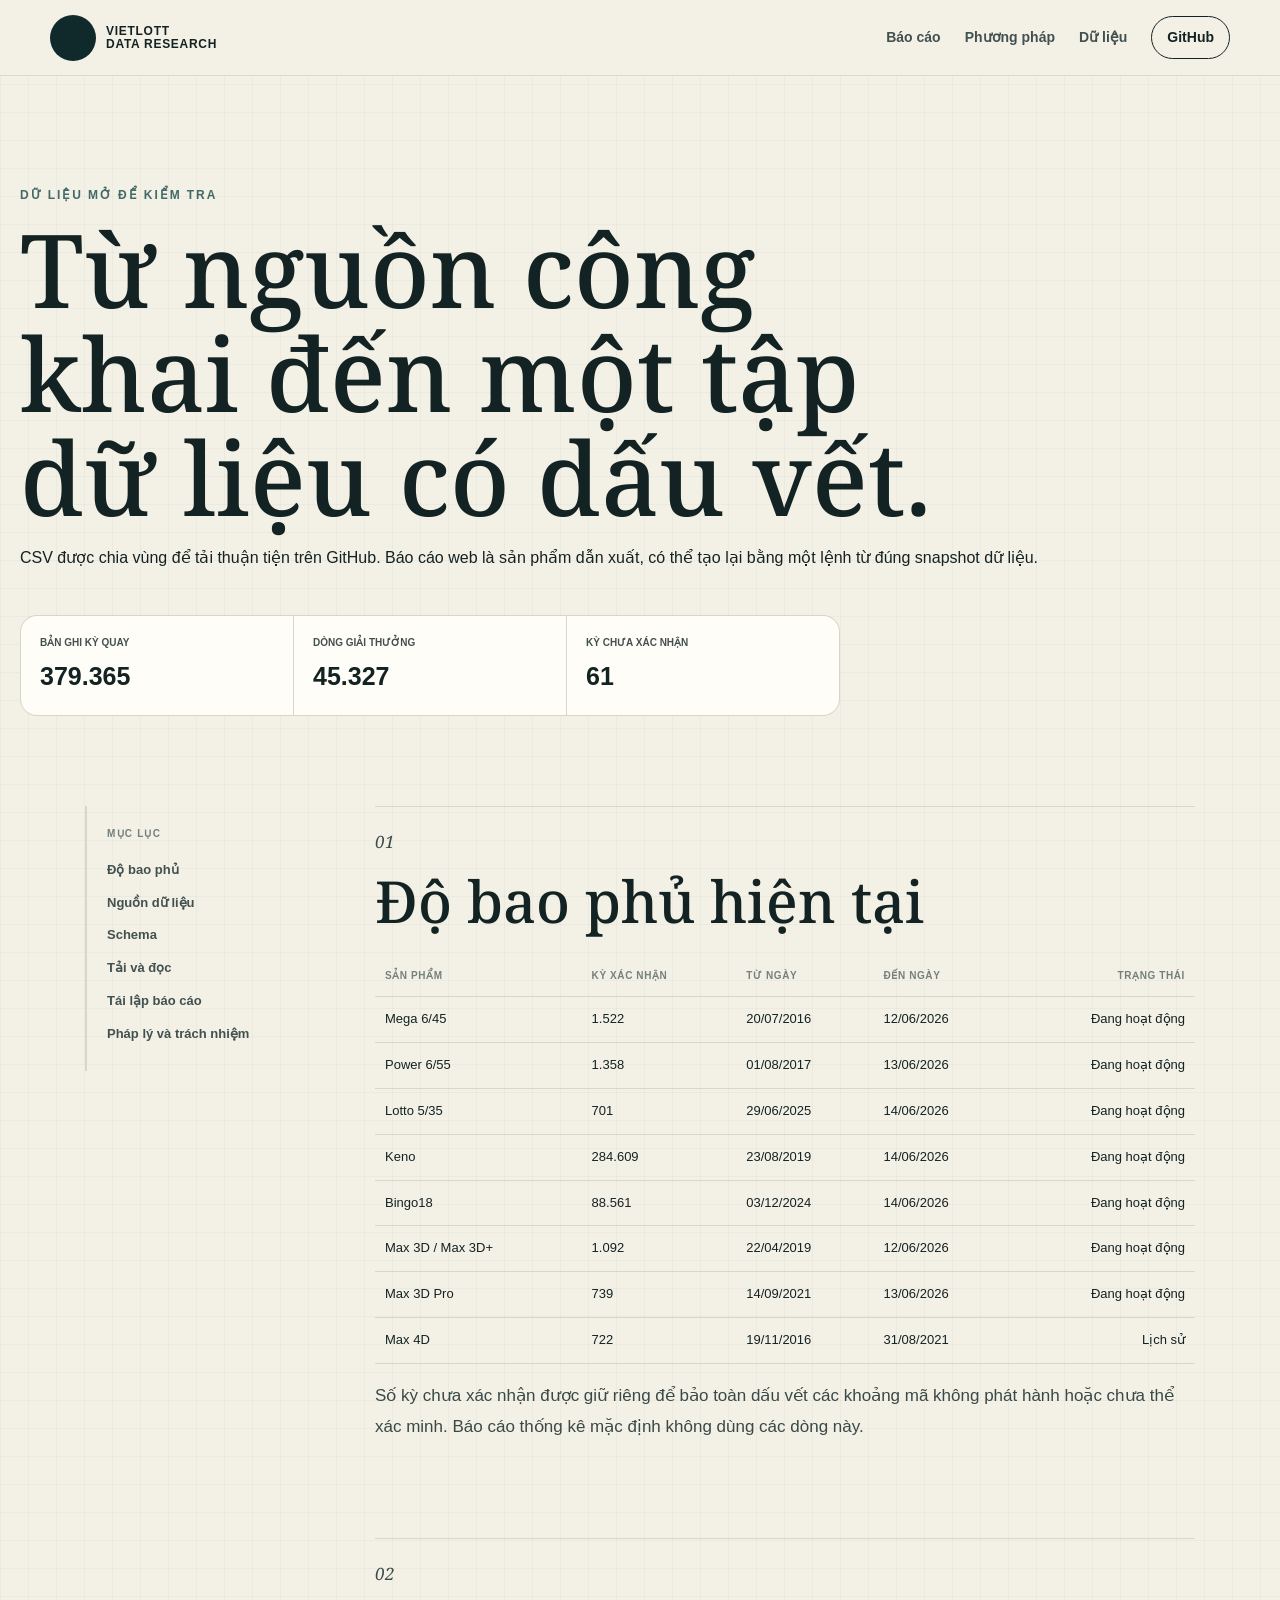
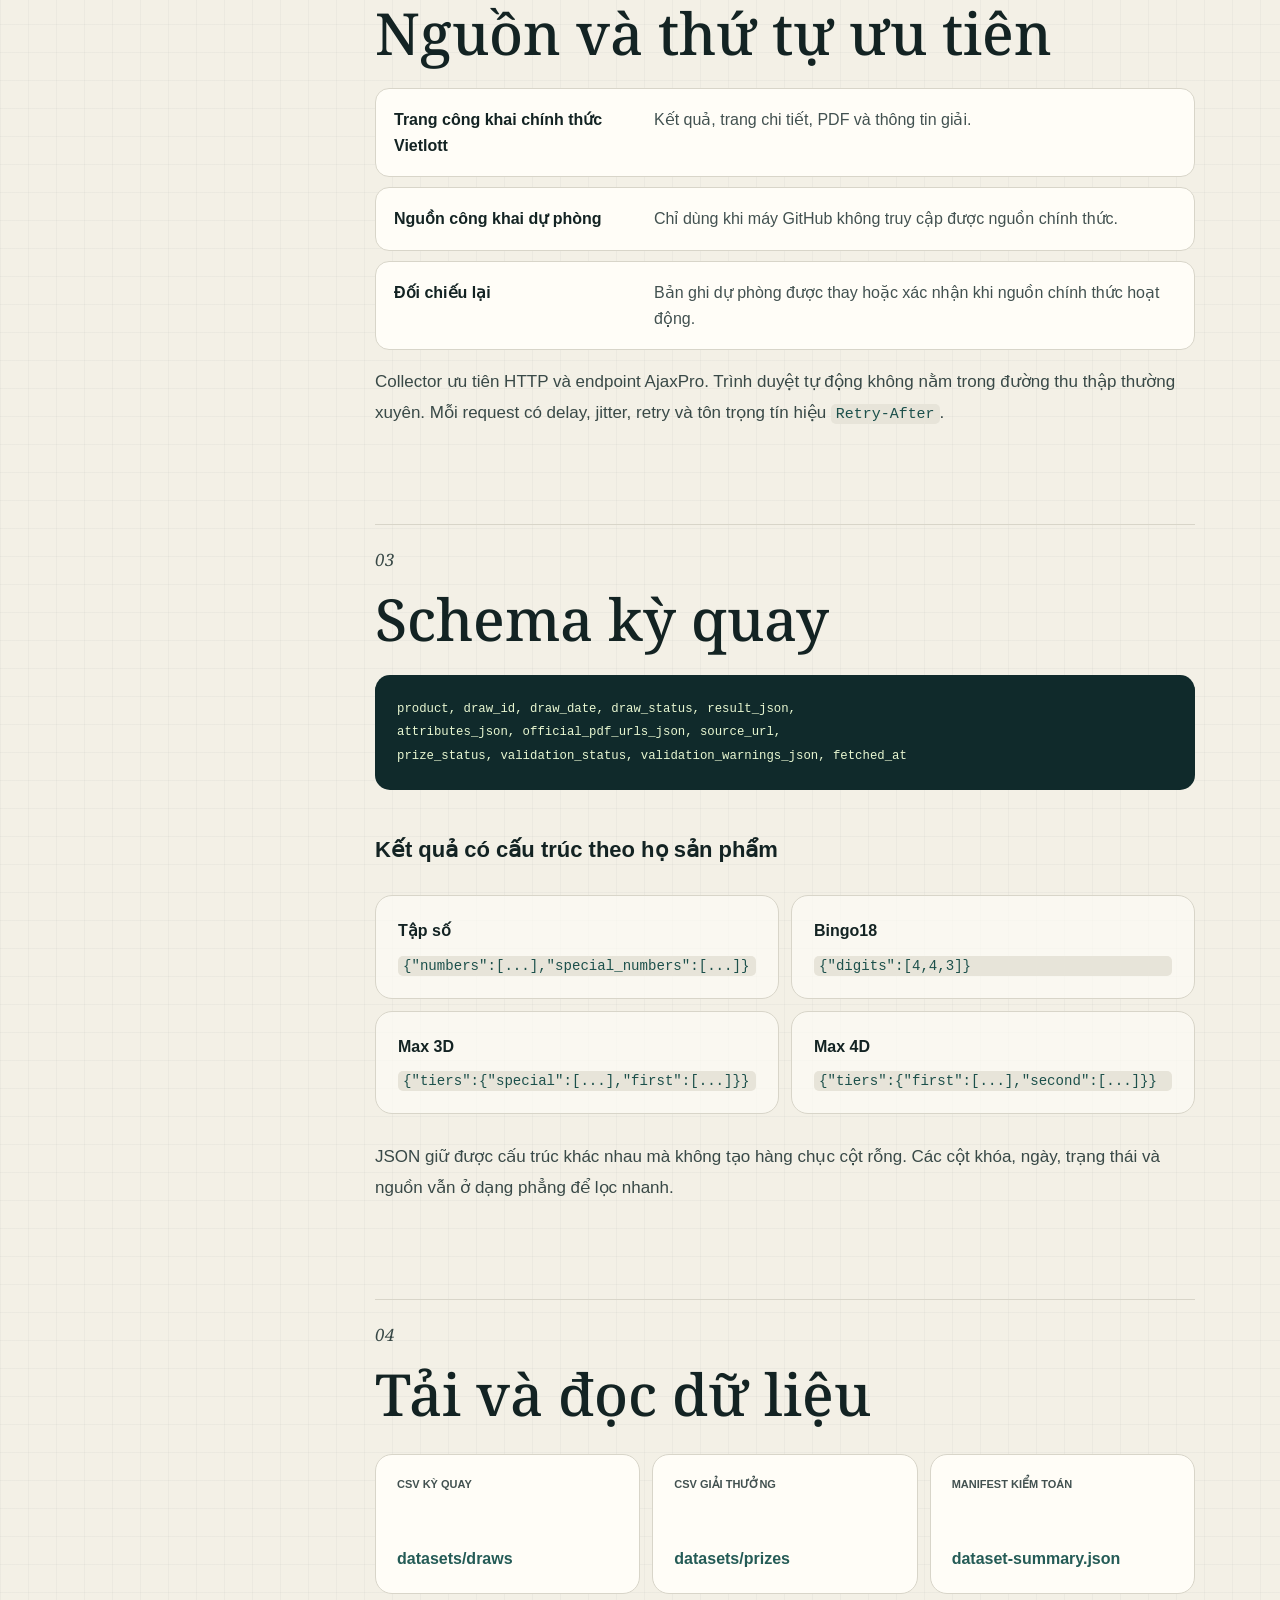
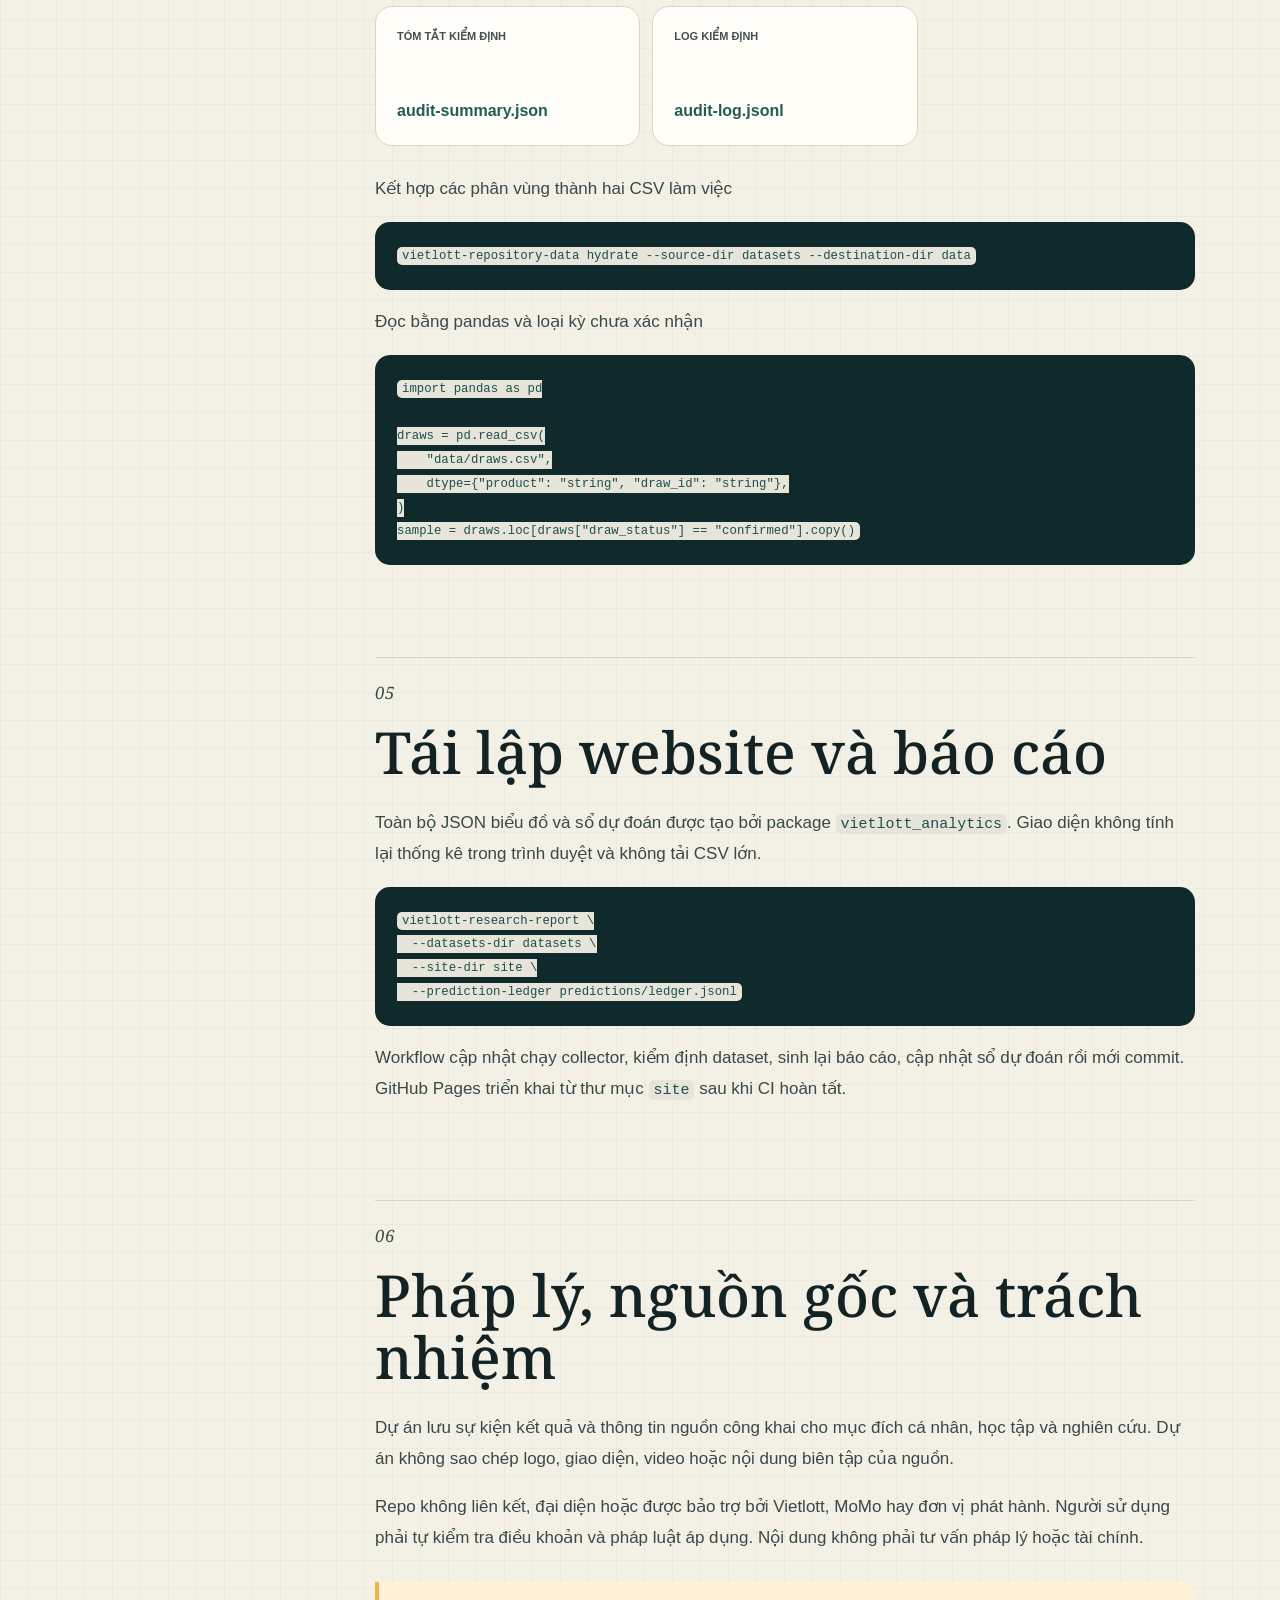
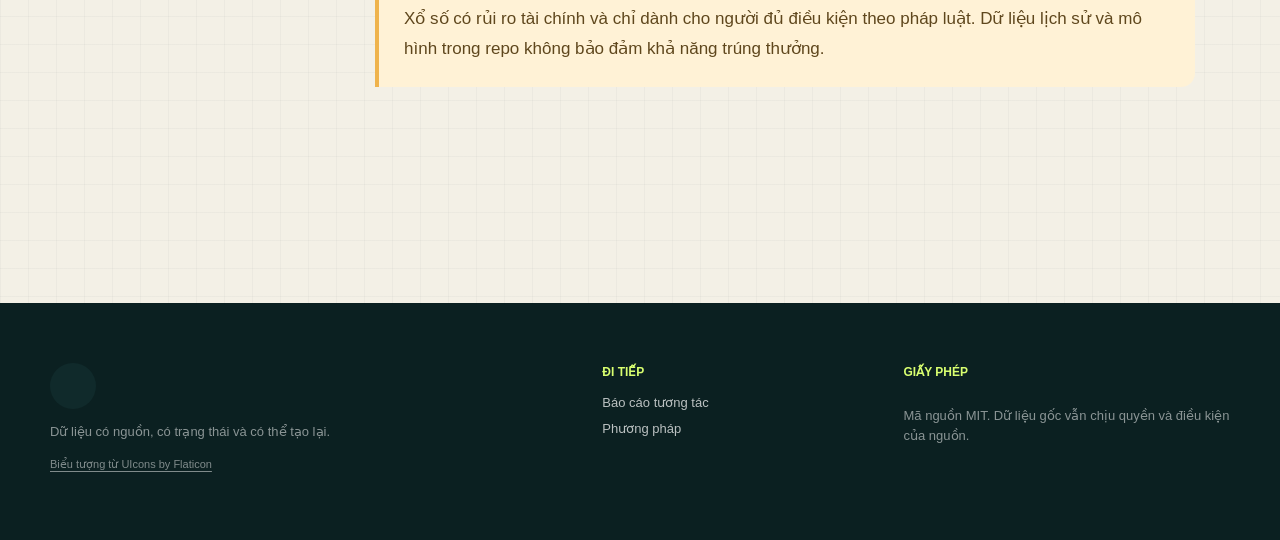
==== site/du-lieu.html @ 47cca915 "Tinh chỉnh toàn diện giao diện desktop" ====
<!doctype html>
<html lang="vi">
<head>
  <meta charset="utf-8">
  <meta name="viewport" content="width=device-width, initial-scale=1">
  <meta name="description" content="Cấu trúc dữ liệu, nguồn và cách tái lập Vietlott Data Research.">
  <meta name="theme-color" content="#102a2b">
  <title>Dữ liệu và tái lập | Vietlott Data Research</title>
  <link rel="icon" href="assets/favicon.svg?v=20260614-8" type="image/svg+xml">
  <link rel="preconnect" href="https://fonts.googleapis.com">
  <link rel="preconnect" href="https://fonts.gstatic.com" crossorigin>
  <link rel="stylesheet" href="https://fonts.googleapis.com/css2?family=Noto+Serif:ital,wght@0,400;0,500;1,400;1,500&amp;display=swap">
  <link rel="stylesheet" href="https://cdn-uicons.flaticon.com/3.0.0/uicons-regular-rounded/css/uicons-regular-rounded.css">
  <link rel="stylesheet" href="assets/styles.css?v=20260614-8">
  <script src="assets/docs.js?v=20260614-2" defer></script>
</head>
<body>
  <a class="skip-link" href="#main">Bỏ qua điều hướng</a>
  <header class="site-header">
    <a class="brand" href="index.html">
      <span class="brand-mark" aria-hidden="true"><i class="fi fi-rr-crystal-ball"></i></span>
      <span class="brand-copy">Vietlott<br>Data Research</span>
    </a>
    <nav class="site-nav document-nav" aria-label="Điều hướng chính">
      <a href="index.html">Báo cáo</a>
      <a href="phuong-phap.html">Phương pháp</a>
      <a href="du-lieu.html" aria-current="page">Dữ liệu</a>
      <a class="nav-github" href="https://github.com/NhanAZ/vietlott-data-research">GitHub</a>
    </nav>
  </header>

  <main id="main" class="document-shell">
    <header class="document-hero data-hero">
      <p class="eyebrow">Dữ liệu mở để kiểm tra</p>
      <h1>Từ nguồn công khai đến một tập dữ liệu có dấu vết.</h1>
      <p>
        CSV được chia vùng để tải thuận tiện trên GitHub. Báo cáo web là sản phẩm
        dẫn xuất, có thể tạo lại bằng một lệnh từ đúng snapshot dữ liệu.
      </p>
      <div class="document-stats">
        <div><span>Bản ghi kỳ quay</span><strong data-manifest="draw_rows">...</strong></div>
        <div><span>Dòng giải thưởng</span><strong data-manifest="prize_rows">...</strong></div>
        <div><span>Kỳ chưa xác nhận</span><strong data-manifest="not_confirmed_rows">...</strong></div>
      </div>
    </header>

    <div class="document-layout">
      <aside class="document-toc">
        <strong>Mục lục</strong>
        <a href="#bao-phu">Độ bao phủ</a>
        <a href="#nguon">Nguồn dữ liệu</a>
        <a href="#schema">Schema</a>
        <a href="#tai">Tải và đọc</a>
        <a href="#tai-lap">Tái lập báo cáo</a>
        <a href="#phap-ly">Pháp lý và trách nhiệm</a>
      </aside>

      <article class="research-article">
        <section id="bao-phu">
          <p class="article-index">01</p>
          <h2>Độ bao phủ hiện tại</h2>
          <div id="coverage-table" class="table-wrap">
            <p>Đang đọc manifest dữ liệu...</p>
          </div>
          <p>
            Số kỳ chưa xác nhận được giữ riêng để bảo toàn dấu vết các khoảng mã không
            phát hành hoặc chưa thể xác minh. Báo cáo thống kê mặc định không dùng các dòng này.
          </p>
        </section>

        <section id="nguon">
          <p class="article-index">02</p>
          <h2>Nguồn và thứ tự ưu tiên</h2>
          <ol class="source-order">
            <li><strong>Trang công khai chính thức Vietlott</strong><span>Kết quả, trang chi tiết, PDF và thông tin giải.</span></li>
            <li><strong>Nguồn công khai dự phòng</strong><span>Chỉ dùng khi máy GitHub không truy cập được nguồn chính thức.</span></li>
            <li><strong>Đối chiếu lại</strong><span>Bản ghi dự phòng được thay hoặc xác nhận khi nguồn chính thức hoạt động.</span></li>
          </ol>
          <p>
            Collector ưu tiên HTTP và endpoint AjaxPro. Trình duyệt tự động không nằm
            trong đường thu thập thường xuyên. Mỗi request có delay, jitter, retry và
            tôn trọng tín hiệu <code>Retry-After</code>.
          </p>
        </section>

        <section id="schema">
          <p class="article-index">03</p>
          <h2>Schema kỳ quay</h2>
          <div class="code-block">
            <code>product, draw_id, draw_date, draw_status, result_json,<br>
            attributes_json, official_pdf_urls_json, source_url,<br>
            prize_status, validation_status, validation_warnings_json, fetched_at</code>
          </div>
          <h3>Kết quả có cấu trúc theo họ sản phẩm</h3>
          <div class="schema-grid">
            <article><strong>Tập số</strong><code>{"numbers":[...],"special_numbers":[...]}</code></article>
            <article><strong>Bingo18</strong><code>{"digits":[4,4,3]}</code></article>
            <article><strong>Max 3D</strong><code>{"tiers":{"special":[...],"first":[...]}}</code></article>
            <article><strong>Max 4D</strong><code>{"tiers":{"first":[...],"second":[...]}}</code></article>
          </div>
          <p>
            JSON giữ được cấu trúc khác nhau mà không tạo hàng chục cột rỗng. Các cột
            khóa, ngày, trạng thái và nguồn vẫn ở dạng phẳng để lọc nhanh.
          </p>
        </section>

        <section id="tai">
          <p class="article-index">04</p>
          <h2>Tải và đọc dữ liệu</h2>
          <div class="download-grid">
            <a href="https://github.com/NhanAZ/vietlott-data-research/tree/main/datasets/draws">
              <span>CSV kỳ quay</span><strong>datasets/draws</strong>
            </a>
            <a href="https://github.com/NhanAZ/vietlott-data-research/tree/main/datasets/prizes">
              <span>CSV giải thưởng</span><strong>datasets/prizes</strong>
            </a>
            <a href="https://github.com/NhanAZ/vietlott-data-research/blob/main/datasets/metadata/dataset-summary.json">
              <span>Manifest kiểm toán</span><strong>dataset-summary.json</strong>
            </a>
            <a href="data/audit-summary.json">
              <span>Tóm tắt kiểm định</span><strong>audit-summary.json</strong>
            </a>
            <a href="data/audit-log.jsonl">
              <span>Log kiểm định</span><strong>audit-log.jsonl</strong>
            </a>
          </div>
          <p>Kết hợp các phân vùng thành hai CSV làm việc</p>
          <pre><code>vietlott-repository-data hydrate --source-dir datasets --destination-dir data</code></pre>
          <p>Đọc bằng pandas và loại kỳ chưa xác nhận</p>
          <pre><code>import pandas as pd

draws = pd.read_csv(
    "data/draws.csv",
    dtype={"product": "string", "draw_id": "string"},
)
sample = draws.loc[draws["draw_status"] == "confirmed"].copy()</code></pre>
        </section>

        <section id="tai-lap">
          <p class="article-index">05</p>
          <h2>Tái lập website và báo cáo</h2>
          <p>
            Toàn bộ JSON biểu đồ và sổ dự đoán được tạo bởi package
            <code>vietlott_analytics</code>. Giao diện không tính lại thống kê trong
            trình duyệt và không tải CSV lớn.
          </p>
          <pre><code>vietlott-research-report \
  --datasets-dir datasets \
  --site-dir site \
  --prediction-ledger predictions/ledger.jsonl</code></pre>
          <p>
            Workflow cập nhật chạy collector, kiểm định dataset, sinh lại báo cáo,
            cập nhật sổ dự đoán rồi mới commit. GitHub Pages triển khai từ thư mục
            <code>site</code> sau khi CI hoàn tất.
          </p>
        </section>

        <section id="phap-ly">
          <p class="article-index">06</p>
          <h2>Pháp lý, nguồn gốc và trách nhiệm</h2>
          <p>
            Dự án lưu sự kiện kết quả và thông tin nguồn công khai cho mục đích cá
            nhân, học tập và nghiên cứu. Dự án không sao chép logo, giao diện, video
            hoặc nội dung biên tập của nguồn.
          </p>
          <p>
            Repo không liên kết, đại diện hoặc được bảo trợ bởi Vietlott, MoMo hay
            đơn vị phát hành. Người sử dụng phải tự kiểm tra điều khoản và pháp luật
            áp dụng. Nội dung không phải tư vấn pháp lý hoặc tài chính.
          </p>
          <p class="callout warning">
            Xổ số có rủi ro tài chính và chỉ dành cho người đủ điều kiện theo pháp luật.
            Dữ liệu lịch sử và mô hình trong repo không bảo đảm khả năng trúng thưởng.
          </p>
        </section>
      </article>
    </div>
  </main>

  <footer class="site-footer">
    <div class="shell footer-grid">
      <div>
        <span class="brand-mark" aria-hidden="true"><i class="fi fi-rr-crystal-ball"></i></span>
        <p>Dữ liệu có nguồn, có trạng thái và có thể tạo lại.</p>
        <a class="icon-credit" href="https://www.flaticon.com/free-icon-font/crystal-ball_8034121">Biểu tượng từ UIcons by Flaticon</a>
      </div>
      <div><strong>Đi tiếp</strong><a href="index.html">Báo cáo tương tác</a><a href="phuong-phap.html">Phương pháp</a></div>
      <div><strong>Giấy phép</strong><p>Mã nguồn MIT. Dữ liệu gốc vẫn chịu quyền và điều kiện của nguồn.</p></div>
    </div>
  </footer>
</body>
</html>
---- site/assets/styles.css ----
:root {
  --ink: #132323;
  --ink-soft: #425150;
  --forest: #102a2b;
  --forest-2: #173d3c;
  --cream: #f3f0e6;
  --paper: #fffdf7;
  --line: #d8d5c9;
  --acid: #d9ff70;
  --amber: #efb34c;
  --coral: #ed765f;
  --cyan: #64c8c3;
  --blue: #5e79d7;
  --shadow: 0 20px 55px rgb(16 42 43 / 9%);
  --radius: 22px;
  --shell: min(1180px, calc(100vw - 40px));
  --font-display: "Noto Serif", "Times New Roman", serif;
}

* {
  box-sizing: border-box;
}

[hidden] {
  display: none !important;
}

html {
  scroll-behavior: smooth;
}

section[id] {
  scroll-margin-top: 76px;
}

body {
  margin: 0;
  background:
    linear-gradient(rgb(19 35 35 / 3%) 1px, transparent 1px),
    linear-gradient(90deg, rgb(19 35 35 / 3%) 1px, transparent 1px),
    var(--cream);
  background-size: 28px 28px;
  color: var(--ink);
  font-family: "Aptos", "Segoe UI", Arial, sans-serif;
  line-height: 1.6;
}

button,
input,
select {
  font: inherit;
}

a {
  color: inherit;
}

.skip-link {
  position: fixed;
  z-index: 100;
  top: 12px;
  left: 12px;
  padding: 10px 14px;
  background: var(--acid);
  color: var(--forest);
  transform: translateY(-150%);
}

.skip-link:focus {
  transform: translateY(0);
}

.shell {
  width: var(--shell);
  margin-inline: auto;
}

.site-header {
  position: sticky;
  z-index: 50;
  top: 0;
  display: flex;
  align-items: center;
  justify-content: space-between;
  min-height: 76px;
  padding: 12px max(20px, calc((100vw - 1180px) / 2));
  border-bottom: 1px solid rgb(216 213 201 / 85%);
  background: rgb(243 240 230 / 92%);
  backdrop-filter: blur(18px);
}

.brand {
  display: inline-flex;
  gap: 10px;
  align-items: center;
  color: var(--ink);
  text-decoration: none;
}

.brand-mark {
  display: inline-grid;
  width: 46px;
  height: 46px;
  place-items: center;
  border-radius: 50%;
  background: var(--forest);
  color: var(--acid);
}

.brand-mark i {
  display: block;
  height: 23px;
  font-size: 23px;
  line-height: 1;
}

.brand-copy {
  font-size: 12px;
  font-weight: 800;
  line-height: 1.05;
  letter-spacing: 0.06em;
  text-transform: uppercase;
}

.site-nav {
  display: flex;
  gap: 24px;
  align-items: center;
}

.site-nav a {
  color: var(--ink-soft);
  font-size: 14px;
  font-weight: 700;
  text-decoration: none;
}

.site-nav a:hover {
  color: var(--ink);
}

.site-nav .nav-github {
  padding: 9px 15px;
  border: 1px solid var(--ink);
  border-radius: 999px;
  color: var(--ink);
}

.menu-button {
  display: none;
  border: 0;
  background: transparent;
  color: var(--ink);
  font-weight: 800;
}

.hero {
  display: grid;
  min-height: 690px;
  grid-template-columns: 1.1fr 0.9fr;
  gap: 60px;
  align-items: center;
  padding-block: 92px 74px;
}

.eyebrow,
.panel-kicker {
  margin: 0 0 12px;
  color: #426a66;
  font-size: 12px;
  font-weight: 900;
  letter-spacing: 0.16em;
  text-transform: uppercase;
}

.hero h1,
.section-heading h2,
.product-masthead h2,
.closing blockquote {
  font-family: var(--font-display);
  font-kerning: normal;
  text-wrap: balance;
}

.hero h1 {
  max-width: 760px;
  margin: 0;
  font-size: clamp(48px, 6vw, 82px);
  font-weight: 500;
  line-height: 0.96;
  letter-spacing: normal;
}

.hero h1 span {
  color: #54716d;
  font-style: italic;
}

.hero-lead {
  max-width: 660px;
  margin: 34px 0 0;
  color: var(--ink-soft);
  font-size: 19px;
  line-height: 1.65;
}

.hero-actions {
  display: flex;
  gap: 12px;
  margin-top: 34px;
}

.button {
  display: inline-flex;
  min-height: 48px;
  align-items: center;
  justify-content: center;
  padding: 0 20px;
  border-radius: 999px;
  font-size: 14px;
  font-weight: 900;
  text-decoration: none;
}

.button-primary {
  background: var(--forest);
  color: var(--paper);
}

.button-primary:hover {
  background: var(--forest-2);
}

.button-quiet {
  border: 1px solid var(--line);
  background: rgb(255 253 247 / 55%);
}

.hero-figure {
  position: relative;
  min-height: 480px;
  overflow: hidden;
  border-radius: 46% 54% 38% 62% / 55% 44% 56% 45%;
  background:
    radial-gradient(circle at 67% 30%, rgb(217 255 112 / 88%) 0 4%, transparent 4.5%),
    radial-gradient(circle at 24% 70%, rgb(100 200 195 / 48%) 0 7%, transparent 7.5%),
    var(--forest);
  box-shadow: var(--shadow);
  color: var(--paper);
}

.hero-figure::before {
  position: absolute;
  inset: 13%;
  border: 1px dashed rgb(255 255 255 / 25%);
  border-radius: 50%;
  content: "";
}

.orbit {
  position: absolute;
  border: 1px solid rgb(255 255 255 / 14%);
  border-radius: 50%;
}

.orbit-one {
  inset: 25%;
}

.orbit-two {
  inset: 37%;
}

.hero-number {
  position: absolute;
  top: 50%;
  left: 50%;
  display: flex;
  flex-direction: column;
  text-align: center;
  transform: translate(-50%, -50%);
}

.hero-number strong {
  color: var(--acid);
  font-size: clamp(44px, 5.5vw, 76px);
  line-height: 1;
  letter-spacing: -0.06em;
}

.hero-number span {
  margin-top: 8px;
  color: rgb(255 255 255 / 65%);
  font-size: 12px;
  font-weight: 800;
  letter-spacing: 0.11em;
  text-transform: uppercase;
}

.hero-badge {
  position: absolute;
  display: flex;
  min-width: 130px;
  gap: 8px;
  align-items: center;
  padding: 12px 15px;
  border: 1px solid rgb(255 255 255 / 15%);
  border-radius: 16px;
  background: rgb(255 255 255 / 10%);
  box-shadow: 0 14px 32px rgb(0 0 0 / 14%);
  font-size: 12px;
  backdrop-filter: blur(12px);
}

.hero-badge strong {
  color: var(--acid);
  font-size: 19px;
}

.hero-badge-a {
  top: 18%;
  left: 10%;
}

.hero-badge-b {
  right: 7%;
  bottom: 20%;
}

.hero-badge-c {
  bottom: 9%;
  left: 21%;
}

.hero-badge-c span,
.hero-badge-b span {
  color: rgb(255 255 255 / 65%);
}

.status-dot {
  width: 9px;
  height: 9px;
  border-radius: 50%;
  background: var(--acid);
  box-shadow: 0 0 0 5px rgb(217 255 112 / 13%);
}

.quick-read {
  padding-block: 80px 96px;
}

.section-heading {
  display: flex;
  gap: 50px;
  align-items: end;
  justify-content: space-between;
  margin-bottom: 32px;
}

.section-heading.compact {
  display: block;
}

.section-heading h2 {
  max-width: 780px;
  margin: 0;
  font-size: clamp(38px, 5vw, 62px);
  font-weight: 500;
  line-height: 1.08;
  letter-spacing: normal;
}

.section-heading > p {
  max-width: 430px;
  margin: 0;
  color: var(--ink-soft);
}

.principle-grid {
  display: grid;
  grid-template-columns: repeat(3, 1fr);
  gap: 16px;
}

.principle-card {
  position: relative;
  min-height: 270px;
  padding: 30px;
  overflow: hidden;
  border: 1px solid var(--line);
  border-radius: var(--radius);
  background: rgb(255 253 247 / 72%);
}

.principle-card h3 {
  max-width: 250px;
  margin: 74px 0 10px;
  font-size: 23px;
  line-height: 1.15;
}

.principle-card p {
  margin: 0;
  color: var(--ink-soft);
}

.principle-index {
  position: absolute;
  top: 22px;
  right: 24px;
  color: #9aa39c;
  font-family: var(--font-display);
  font-size: 28px;
  font-style: italic;
}

.principle-card::after {
  position: absolute;
  top: 28px;
  left: 28px;
  width: 34px;
  height: 34px;
  border: 8px solid var(--acid);
  border-radius: 50%;
  content: "";
}

.principle-card:nth-child(2)::after {
  border-color: var(--cyan);
}

.principle-card:nth-child(3)::after {
  border-color: var(--amber);
}

.project-stance {
  padding-bottom: 110px;
}

.stance-intro {
  display: grid;
  grid-template-columns: 1.15fr 0.85fr;
  gap: 80px;
  align-items: end;
  padding-top: 46px;
  border-top: 1px solid var(--line);
}

.stance-intro .eyebrow {
  grid-column: 1 / -1;
  margin-bottom: -58px;
}

.stance-intro h2 {
  margin: 0;
  font-family: var(--font-display);
  font-size: clamp(38px, 4.8vw, 62px);
  font-weight: 500;
  line-height: 1.08;
  letter-spacing: normal;
}

.stance-intro > p:last-child {
  margin: 0;
  color: var(--ink-soft);
  font-size: 17px;
}

.stance-verdict {
  display: grid;
  grid-template-columns: 0.7fr 0.55fr 1.4fr;
  gap: 24px;
  align-items: center;
  margin-top: 38px;
  padding: 26px 30px;
  border-radius: 20px;
  background: var(--forest);
  color: var(--paper);
}

.stance-verdict > span {
  color: rgb(255 255 255 / 58%);
  font-size: 11px;
  font-weight: 850;
  letter-spacing: 0.08em;
  text-transform: uppercase;
}

.stance-verdict strong {
  color: var(--acid);
  font-size: 34px;
  letter-spacing: -0.035em;
}

.stance-verdict p {
  margin: 0;
  color: rgb(255 255 255 / 76%);
}

.stance-grid {
  display: grid;
  grid-template-columns: repeat(3, 1fr);
  gap: 12px;
  margin-top: 12px;
}

.stance-grid article {
  min-height: 225px;
  padding: 25px;
  border: 1px solid var(--line);
  border-radius: 18px;
  background: rgb(255 253 247 / 68%);
}

.stance-grid span {
  display: block;
  margin-bottom: 45px;
  color: #5c716e;
  font-size: 10px;
  font-weight: 850;
  letter-spacing: 0.1em;
  text-transform: uppercase;
}

.stance-grid strong {
  display: block;
  font-size: 20px;
  line-height: 1.25;
}

.stance-grid p {
  margin: 10px 0 0;
  color: var(--ink-soft);
  font-size: 13px;
}

.stance-disclaimer {
  margin: 18px 0 0;
  padding-left: 16px;
  border-left: 3px solid var(--coral);
  color: #6f514b;
  font-size: 13px;
}

.data-ribbon {
  border-block: 1px solid rgb(255 255 255 / 12%);
  background: var(--forest);
  color: var(--paper);
}

.data-ribbon-inner {
  display: grid;
  grid-template-columns: repeat(4, 1fr);
}

.data-ribbon-inner > div {
  display: flex;
  min-height: 126px;
  flex-direction: column;
  justify-content: center;
  padding: 24px;
  border-left: 1px solid rgb(255 255 255 / 12%);
}

.data-ribbon-inner > div:last-child {
  border-right: 1px solid rgb(255 255 255 / 12%);
}

.data-ribbon span {
  color: rgb(255 255 255 / 58%);
  font-size: 12px;
  font-weight: 800;
  letter-spacing: 0.11em;
  text-transform: uppercase;
}

.data-ribbon strong {
  color: var(--acid);
  font-size: 29px;
}

.audit-overview {
  padding-block: 100px 0;
}

.audit-summary-grid {
  display: grid;
  grid-template-columns: repeat(3, 1fr);
  gap: 14px;
}

.audit-summary-grid article,
.audit-conclusion-card {
  border: 1px solid var(--line);
  border-radius: 24px;
  background: rgb(255 253 247 / 68%);
  box-shadow: var(--shadow);
}

.audit-summary-grid article {
  padding: 24px;
}

.audit-summary-grid span,
.audit-conclusion-card span,
.audit-mini-grid span {
  display: block;
  color: #426a66;
  font-size: 11px;
  font-weight: 900;
  letter-spacing: 0.11em;
  text-transform: uppercase;
}

.audit-summary-grid strong {
  display: block;
  margin-top: 12px;
  color: var(--forest);
  font-size: 38px;
  line-height: 1;
}

.audit-summary-grid small {
  display: block;
  margin-top: 10px;
  color: var(--ink-soft);
}

.audit-conclusion-card {
  display: grid;
  grid-template-columns: 0.4fr 1fr auto;
  gap: 20px;
  align-items: center;
  margin-top: 14px;
  padding: 24px;
}

.audit-conclusion-card p {
  margin: 0;
  color: var(--ink-soft);
}

.audit-conclusion-card small {
  color: #71807c;
  font-weight: 800;
}

.audit-log-panel {
  margin-top: 14px;
  border: 1px solid var(--line);
  border-radius: 24px;
  background: rgb(255 253 247 / 72%);
  box-shadow: var(--shadow);
}

.audit-log-panel summary {
  display: flex;
  gap: 18px;
  align-items: center;
  justify-content: space-between;
  padding: 20px 24px;
  cursor: pointer;
  list-style: none;
}

.audit-log-panel summary::-webkit-details-marker {
  display: none;
}

.audit-log-panel summary::after {
  display: grid;
  width: 34px;
  height: 34px;
  flex: 0 0 auto;
  place-items: center;
  border: 1px solid var(--line);
  border-radius: 50%;
  content: "+";
  font-size: 20px;
  font-weight: 900;
}

.audit-log-panel[open] summary::after {
  content: "-";
}

.audit-log-panel summary span {
  color: #426a66;
  font-size: 12px;
  font-weight: 900;
  letter-spacing: 0.11em;
  text-transform: uppercase;
}

.audit-log-panel summary strong {
  color: var(--forest);
}

.audit-log-visual {
  display: grid;
  gap: 14px;
  padding: 0 24px 24px;
}

.audit-log-lead,
.audit-signal-card,
.audit-product-card {
  border: 1px solid var(--line);
  border-radius: 20px;
  background: #fbf8ef;
}

.audit-log-lead {
  display: grid;
  grid-template-columns: 1fr auto;
  gap: 18px;
  align-items: center;
  padding: 18px;
}

.audit-log-lead span,
.audit-signal-card span,
.audit-product-top span {
  display: block;
  color: #55716d;
  font-size: 10px;
  font-weight: 900;
  letter-spacing: 0.1em;
  text-transform: uppercase;
}

.audit-log-lead strong,
.audit-signal-card strong {
  display: block;
  margin-top: 6px;
  line-height: 1.35;
}

.audit-log-statuses,
.audit-status-pills {
  display: flex;
  flex-wrap: wrap;
  gap: 7px;
}

.audit-status-pill {
  display: inline-flex;
  gap: 6px;
  align-items: center;
  padding: 6px 9px;
  border-radius: 999px;
  background: #edf0e6;
  color: #50605c;
  font-size: 11px;
  font-weight: 850;
}

.audit-status-pill.watch {
  background: rgb(239 179 76 / 18%);
  color: #8a5b12;
}

.audit-status-pill.review {
  background: rgb(237 118 95 / 18%);
  color: #9d3c2b;
}

.audit-status-pill.skipped {
  background: #ebe3d2;
  color: #756751;
}

.audit-signal-card {
  padding: 18px;
  border-left-width: 5px;
}

.audit-signal-card.watch,
.audit-product-card.watch {
  border-left-color: var(--amber);
}

.audit-signal-card.review,
.audit-product-card.review {
  border-left-color: var(--coral);
}

.audit-signal-card.pass,
.audit-product-card.pass {
  border-left-color: #9ab7a5;
}

.audit-signal-card.skipped,
.audit-product-card.skipped {
  border-left-color: #b9b3a5;
}

.audit-signal-card p {
  margin: 8px 0 0;
  color: var(--ink-soft);
}

.audit-log-products {
  display: grid;
  grid-template-columns: repeat(2, minmax(0, 1fr));
  gap: 12px;
}

.audit-product-card {
  padding: 16px;
  border-left-width: 5px;
}

.audit-product-top {
  display: flex;
  gap: 12px;
  align-items: start;
  justify-content: space-between;
}

.audit-product-top strong {
  display: block;
  margin-top: 4px;
  font-size: 18px;
}

.audit-product-top small {
  flex: 0 0 auto;
  color: #6d7976;
  font-weight: 800;
}

.audit-product-card .audit-status-pills {
  margin-top: 12px;
}

.audit-signal {
  display: grid;
  gap: 3px;
  margin: 14px 0 0;
  padding: 12px;
  border-radius: 14px;
  background: #f0eadf;
}

.audit-signal b,
.audit-signal span,
.audit-signal em {
  display: block;
}

.audit-signal span,
.audit-product-card > p {
  color: var(--ink-soft);
  font-size: 13px;
}

.audit-signal em {
  color: #5b6d69;
  font-style: normal;
  font-weight: 850;
}

.audit-product-card > p {
  margin: 12px 0 0;
}

.audit-log-actions {
  display: flex;
  gap: 10px;
  justify-content: flex-end;
  padding: 2px 24px 24px;
}

.audit-log-actions a {
  display: inline-flex;
  min-height: 44px;
  align-items: center;
  justify-content: center;
  padding: 10px 14px;
  border: 1px solid var(--forest);
  border-radius: 999px;
  background: var(--paper);
  box-shadow: 0 4px 12px rgb(16 42 43 / 5%);
  color: var(--forest);
  font-size: 13px;
  font-weight: 900;
  text-decoration: none;
}

.audit-log-actions a:hover {
  background: var(--forest);
  color: var(--paper);
}

.analysis-section {
  padding-block: 110px;
}

.product-tabs {
  display: flex;
  gap: 8px;
  margin-bottom: 24px;
  padding: 7px;
  overflow-x: auto;
  border: 1px solid var(--line);
  border-radius: 18px;
  background: rgb(255 253 247 / 60%);
}

.product-tab {
  flex: 0 0 auto;
  padding: 10px 15px;
  border: 0;
  border-radius: 12px;
  background: transparent;
  color: var(--ink-soft);
  cursor: pointer;
  font-size: 13px;
  font-weight: 850;
}

.product-tab[aria-selected="true"] {
  background: var(--forest);
  color: var(--acid);
  box-shadow: 0 8px 22px rgb(16 42 43 / 20%);
}

.product-tab .inactive-tag {
  margin-left: 5px;
  color: #9ba6a3;
  font-size: 9px;
  text-transform: uppercase;
}

.loading-card {
  display: flex;
  min-height: 72px;
  gap: 12px;
  align-items: center;
  justify-content: center;
  margin-bottom: 18px;
  border: 1px solid var(--line);
  border-radius: 16px;
  background: rgb(255 253 247 / 64%);
  color: var(--ink-soft);
  font-size: 13px;
}

.loader {
  width: 18px;
  height: 18px;
  border: 2px solid #c8c8bf;
  border-top-color: var(--forest);
  border-radius: 50%;
  animation: spin 0.8s linear infinite;
}

@keyframes spin {
  to { transform: rotate(360deg); }
}

.dashboard,
.analysis-kind {
  display: grid;
  gap: 18px;
}

.dashboard > *,
.analysis-kind,
.two-column > *,
.panel,
.heatmap-wrap,
.table-wrap {
  min-width: 0;
  max-width: 100%;
}

.panel {
  padding: 28px;
  border: 1px solid var(--line);
  border-radius: var(--radius);
  background: rgb(255 253 247 / 88%);
  box-shadow: 0 7px 24px rgb(16 42 43 / 4%);
}

.panel-dark {
  border-color: transparent;
  background: var(--forest);
  color: var(--paper);
}

.product-masthead {
  display: flex;
  min-height: 230px;
  align-items: end;
  justify-content: space-between;
  background:
    radial-gradient(circle at 80% 10%, rgb(217 255 112 / 19%), transparent 25%),
    linear-gradient(130deg, var(--forest), #1b4643);
}

.product-masthead h2 {
  margin: 0;
  font-size: clamp(48px, 7vw, 78px);
  font-weight: 500;
  line-height: 0.95;
  letter-spacing: normal;
}

.product-masthead p {
  max-width: 680px;
  margin: 15px 0 0;
  color: rgb(255 255 255 / 65%);
}

.panel-dark .panel-kicker {
  color: var(--acid);
}

.latest-draw {
  display: flex;
  min-width: 180px;
  flex-direction: column;
  align-items: flex-end;
  text-align: right;
}

.latest-draw span,
.latest-draw time {
  color: rgb(255 255 255 / 55%);
  font-size: 12px;
}

.latest-draw strong {
  color: var(--acid);
  font-size: 34px;
}

.metric-grid {
  display: grid;
  grid-template-columns: repeat(5, 1fr);
  gap: 12px;
}

.metric-card {
  min-height: 145px;
  padding: 23px;
  border: 1px solid var(--line);
  border-radius: 18px;
  background: var(--paper);
}

.metric-card span {
  display: block;
  margin-bottom: 15px;
  color: var(--ink-soft);
  font-size: 11px;
  font-weight: 850;
  letter-spacing: 0.1em;
  text-transform: uppercase;
}

.metric-card strong {
  display: block;
  font-size: 31px;
  line-height: 1;
}

.metric-card small {
  display: block;
  margin-top: 9px;
  color: #73807e;
}

.panel-heading {
  display: flex;
  gap: 24px;
  align-items: start;
  justify-content: space-between;
  margin-bottom: 24px;
}

.panel-heading h3 {
  margin: 0;
  font-size: 25px;
  line-height: 1.15;
  text-wrap: balance;
}

.panel-heading .panel-kicker {
  margin-bottom: 6px;
}

.conclusion-panel {
  overflow: hidden;
  background:
    radial-gradient(circle at 100% 0, rgb(100 200 195 / 14%), transparent 30%),
    var(--paper);
}

.verdict {
  padding: 7px 12px;
  border: 1px solid #b8c1bc;
  border-radius: 999px;
  color: #315c57;
  font-size: 11px;
  font-weight: 900;
  letter-spacing: 0.08em;
  text-transform: uppercase;
}

.verdict.alert {
  border-color: #e9b0a3;
  color: #a84232;
}

.conclusion-layout {
  display: grid;
  grid-template-columns: 1.4fr 1fr;
  gap: 46px;
  align-items: center;
}

.big-explanation {
  margin: 0;
  font-family: var(--font-display);
  font-size: 31px;
  line-height: 1.35;
  letter-spacing: normal;
}

.test-metrics {
  display: grid;
  grid-template-columns: repeat(3, minmax(0, 1fr));
  gap: 10px;
}

.test-metric {
  display: flex;
  min-width: 0;
  min-height: 112px;
  flex-direction: column;
  justify-content: space-between;
  padding: 14px;
  border: 1px solid var(--line);
  border-radius: 14px;
  background: rgb(243 240 230 / 58%);
}

.test-metric span {
  display: block;
  color: var(--ink-soft);
  font-size: 10px;
  font-weight: 850;
  letter-spacing: 0.08em;
  line-height: 1.35;
  text-wrap: balance;
  text-transform: uppercase;
}

.test-metric strong {
  display: block;
  margin-top: 5px;
  font-size: 20px;
  line-height: 1.1;
  overflow-wrap: anywhere;
}

.audit-panel {
  background:
    radial-gradient(circle at 0 0, rgb(217 255 112 / 14%), transparent 28%),
    var(--paper);
}

.audit-mini-grid {
  display: grid;
  grid-template-columns: repeat(5, 1fr);
  gap: 10px;
  margin: 22px 0;
}

.audit-mini-grid article {
  padding: 14px;
  border: 1px solid var(--line);
  border-radius: 15px;
  background: rgb(243 240 230 / 58%);
}

.audit-mini-grid strong {
  display: block;
  margin-top: 8px;
  font-size: 20px;
}

.audit-test-list {
  display: grid;
  gap: 10px;
}

.audit-test-row {
  display: grid;
  grid-template-columns: 1fr minmax(260px, 0.6fr);
  gap: 18px;
  padding: 16px;
  border: 1px solid var(--line);
  border-left-width: 5px;
  border-radius: 18px;
  background: rgb(255 253 247 / 72%);
}

.audit-test-row.pass {
  border-left-color: #9ab7a5;
}

.audit-test-row.watch {
  border-left-color: var(--amber);
}

.audit-test-row.review {
  border-left-color: var(--coral);
}

.audit-test-row.skipped {
  border-left-color: #b9b3a5;
}

.audit-test-row span {
  color: #5c6d6a;
  font-size: 11px;
  font-weight: 850;
  letter-spacing: 0.08em;
  text-transform: uppercase;
}

.audit-test-row strong {
  display: block;
  margin-top: 5px;
  font-size: 18px;
  line-height: 1.2;
}

.audit-test-row p {
  margin: 8px 0 0;
  color: var(--ink-soft);
  font-size: 13px;
}

.audit-test-row dl {
  display: grid;
  grid-template-columns: repeat(2, 1fr);
  gap: 8px;
  margin: 0;
}

.audit-test-row dl div {
  padding: 9px;
  border-radius: 12px;
  background: #f1ede2;
}

.audit-test-row dt {
  color: #667673;
  font-size: 10px;
  font-weight: 850;
  text-transform: uppercase;
}

.audit-test-row dd {
  margin: 3px 0 0;
  font-weight: 900;
}

.audit-family-list {
  display: grid;
  grid-template-columns: repeat(2, 1fr);
  gap: 10px;
  margin-top: 12px;
}

.audit-family-list article {
  padding: 12px;
  border-radius: 14px;
  background: #f1ede2;
}

.audit-family-list strong,
.audit-family-list span {
  display: block;
}

.audit-family-list span {
  margin-top: 4px;
  color: var(--ink-soft);
}

.method-note {
  margin: 20px 0 0;
  color: #687572;
  font-size: 12px;
}

.two-column {
  display: grid;
  grid-template-columns: repeat(2, minmax(0, 1fr));
  gap: 18px;
}

.number-map-layout {
  display: grid;
  grid-template-columns: 1.55fr 0.75fr;
  gap: 30px;
}

.number-grid {
  display: grid;
  grid-template-columns: repeat(10, minmax(36px, 1fr));
  gap: 8px;
}

.number-cell {
  position: relative;
  display: grid;
  aspect-ratio: 1;
  place-items: center;
  border: 1px solid rgb(19 35 35 / 10%);
  border-radius: 50%;
  color: var(--ink);
  cursor: pointer;
  font-size: 13px;
  font-weight: 900;
  transition: transform 150ms ease, box-shadow 150ms ease;
}

.number-cell:hover,
.number-cell.selected {
  z-index: 1;
  box-shadow: 0 8px 18px rgb(16 42 43 / 16%);
  transform: translateY(-3px);
}

.number-cell.selected {
  outline: 3px solid var(--ink);
  outline-offset: 2px;
}

.number-profile {
  min-height: 100%;
  padding: 24px;
  border-radius: 20px;
  background: var(--forest);
  color: var(--paper);
}

.profile-number {
  display: grid;
  grid-template-columns: auto minmax(0, 1fr);
  gap: 18px;
  align-items: center;
}

.profile-number strong {
  display: grid;
  width: 66px;
  height: 66px;
  place-items: center;
  border-radius: 50%;
  background: var(--acid);
  color: var(--forest);
  font-size: 26px;
}

.profile-number span {
  color: rgb(255 255 255 / 55%);
  font-size: 11px;
  font-weight: 850;
  line-height: 1.45;
  text-wrap: balance;
  text-transform: uppercase;
}

.profile-stats {
  display: grid;
  gap: 12px;
  margin-top: 24px;
}

.profile-stat {
  display: flex;
  align-items: end;
  justify-content: space-between;
  padding-bottom: 10px;
  border-bottom: 1px solid rgb(255 255 255 / 12%);
}

.profile-stat span {
  color: rgb(255 255 255 / 55%);
  font-size: 12px;
}

.profile-stat strong {
  font-size: 18px;
}

.legend {
  display: flex;
  gap: 13px;
  color: var(--ink-soft);
  font-size: 11px;
}

.legend span {
  display: flex;
  gap: 5px;
  align-items: center;
}

.legend i {
  width: 10px;
  height: 10px;
  border-radius: 50%;
}

.legend-low { background: #9eb7df; }
.legend-neutral { background: #e8e4d7; }
.legend-high { background: #ef967f; }

.tiny-label {
  color: #778380;
  font-size: 10px;
  font-weight: 850;
  letter-spacing: 0.08em;
  text-transform: uppercase;
}

.bar-chart {
  display: grid;
  gap: 11px;
}

.bar-row {
  display: grid;
  grid-template-columns: 48px minmax(0, 1fr) 64px;
  gap: 10px;
  align-items: center;
  font-size: 12px;
}

.bar-label {
  overflow: hidden;
  font-weight: 850;
  text-overflow: ellipsis;
  white-space: nowrap;
}

.bar-track {
  display: block;
  height: 10px;
  overflow: hidden;
  border-radius: 999px;
  background: #eae6da;
}

.bar-fill {
  display: block;
  height: 100%;
  border-radius: inherit;
  background: var(--cyan);
  box-shadow: inset 0 0 0 1px rgb(16 42 43 / 5%);
}

.bar-fill.warm {
  background: var(--coral);
}

.bar-fill.cool {
  background: var(--blue);
}

.bar-value {
  color: var(--ink-soft);
  text-align: right;
}

.month-chart {
  display: grid;
  grid-template-columns: repeat(12, 1fr);
  gap: 7px;
}

.month-cell {
  min-height: 90px;
  padding: 10px 6px;
  border-radius: 13px;
  text-align: center;
}

.month-cell span {
  display: block;
  font-size: 10px;
  font-weight: 850;
  text-transform: uppercase;
}

.month-cell strong {
  display: block;
  margin-top: 8px;
  font-size: 16px;
}

.month-cell small {
  color: rgb(19 35 35 / 58%);
}

.subchart-title {
  margin: 28px 0 12px;
  font-size: 13px;
}

.weekday-chart {
  grid-template-columns: repeat(7, 1fr);
}

.heatmap-wrap {
  width: 100%;
  overflow-x: auto;
}

.heatmap {
  width: 100%;
  min-width: 760px;
  border-collapse: separate;
  border-spacing: 4px;
  font-size: 10px;
}

.heatmap th {
  color: #6f7b78;
  font-weight: 800;
}

.heatmap td {
  min-width: 28px;
  height: 28px;
  border-radius: 7px;
  text-align: center;
}

.svg-chart svg {
  display: block;
  width: 100%;
  height: auto;
  overflow: visible;
}

.svg-chart text {
  fill: #697673;
  font: 10px "Segoe UI", sans-serif;
}

.structure-summary {
  display: grid;
  gap: 24px;
}

.structure-group h4 {
  margin: 0 0 11px;
  font-size: 13px;
}

.distribution-pills {
  display: flex;
  flex-wrap: wrap;
  gap: 7px;
}

.distribution-pill {
  padding: 7px 10px;
  border-radius: 999px;
  background: #ece8dc;
  color: var(--ink-soft);
  font-size: 11px;
}

.distribution-pill strong {
  color: var(--ink);
}

.table-wrap {
  overflow-x: auto;
}

.data-table {
  width: 100%;
  border-collapse: collapse;
  font-size: 13px;
}

.data-table th,
.data-table td {
  padding: 12px 10px;
  border-bottom: 1px solid var(--line);
  text-align: left;
}

.data-table th {
  color: #74817e;
  font-size: 10px;
  letter-spacing: 0.06em;
  text-transform: uppercase;
}

.data-table td:last-child,
.data-table th:last-child {
  text-align: right;
}

.backtest-score {
  display: grid;
  grid-template-columns: 1fr auto 1fr;
  gap: 15px;
  align-items: center;
}

.backtest-side {
  padding: 17px;
  border-radius: 16px;
  background: #ebe7dc;
}

.backtest-side.model {
  background: var(--forest);
  color: var(--paper);
}

.backtest-side span {
  display: block;
  color: #73807d;
  font-size: 10px;
  font-weight: 850;
  letter-spacing: 0.06em;
  text-transform: uppercase;
}

.backtest-side.model span {
  color: rgb(255 255 255 / 55%);
}

.backtest-side strong {
  display: block;
  margin-top: 5px;
  font-size: 27px;
}

.backtest-vs {
  color: #82908d;
  font-size: 11px;
  font-weight: 900;
}

.backtest-verdict {
  margin: 18px 0 0;
  padding-top: 14px;
  border-top: 1px solid var(--line);
  color: var(--ink-soft);
}

.backtest-evidence {
  margin: 12px 0 0;
  padding: 13px 14px;
  border: 1px solid var(--line);
  border-radius: 14px;
  background: #f1ede2;
  color: #64716f;
  font-size: 12px;
  line-height: 1.55;
}

.backtest-evidence span {
  display: block;
  margin-bottom: 3px;
  color: #315f5b;
  font-size: 10px;
  font-weight: 900;
  letter-spacing: 0.08em;
  text-transform: uppercase;
}

.technical-details {
  margin-top: 12px;
  color: #64716f;
  font-size: 12px;
}

.technical-details summary {
  width: fit-content;
  cursor: pointer;
  color: #315f5b;
  font-weight: 800;
}

.technical-details p {
  margin: 8px 0 0;
}

.prize-report {
  display: grid;
  grid-template-columns: repeat(2, 1fr);
  gap: 10px;
}

.prize-metric {
  padding: 16px;
  border-radius: 15px;
  background: #ece8dc;
}

.prize-metric span {
  display: block;
  color: #707c79;
  font-size: 10px;
  font-weight: 850;
  text-transform: uppercase;
}

.prize-metric strong {
  display: block;
  margin-top: 5px;
  font-size: 19px;
}

.recent-draws {
  display: grid;
  grid-template-columns: repeat(3, 1fr);
  gap: 9px;
}

.draw-card {
  padding: 15px;
  border: 1px solid var(--line);
  border-radius: 15px;
  background: #fbf9f2;
}

.draw-meta {
  display: flex;
  justify-content: space-between;
  color: #727f7c;
  font-size: 10px;
  font-weight: 800;
}

.draw-balls {
  display: flex;
  flex-wrap: wrap;
  gap: 5px;
  margin-top: 12px;
}

.ball {
  display: inline-grid;
  min-width: 29px;
  height: 29px;
  padding-inline: 5px;
  place-items: center;
  border-radius: 999px;
  background: var(--forest);
  color: var(--paper);
  font-size: 10px;
  font-weight: 900;
}

.ball.special {
  background: var(--amber);
  color: var(--ink);
}

.sequence-chip {
  display: inline-block;
  margin: 5px 5px 0 0;
  padding: 5px 8px;
  border-radius: 7px;
  background: #e7e4d8;
  font: 700 11px ui-monospace, Consolas, monospace;
}

.prediction-section {
  padding-block: 110px;
  background:
    radial-gradient(circle at 90% 15%, rgb(217 255 112 / 17%), transparent 25%),
    var(--forest);
  color: var(--paper);
}

.section-heading.light .eyebrow {
  color: var(--acid);
}

.section-heading.light > p {
  color: rgb(255 255 255 / 62%);
}

.prediction-warning {
  display: flex;
  gap: 18px;
  align-items: center;
  margin-bottom: 24px;
  padding: 16px 20px;
  border: 1px solid rgb(217 255 112 / 26%);
  border-radius: 16px;
  background: rgb(217 255 112 / 8%);
}

.prediction-warning strong {
  flex: 0 0 auto;
  color: var(--acid);
}

.prediction-warning span {
  color: rgb(255 255 255 / 64%);
  font-size: 13px;
}

.prediction-toolbar {
  display: flex;
  gap: 12px;
  align-items: center;
  margin-bottom: 20px;
}

.prediction-toolbar label {
  color: rgb(255 255 255 / 58%);
  font-size: 11px;
  font-weight: 850;
  text-transform: uppercase;
}

.prediction-toolbar select {
  min-width: 190px;
  padding: 10px 36px 10px 12px;
  border: 1px solid rgb(255 255 255 / 20%);
  border-radius: 10px;
  background: #183938;
  color: var(--paper);
}

.prediction-toolbar span {
  margin-left: auto;
  color: rgb(255 255 255 / 52%);
  font-size: 11px;
}

.prediction-grid {
  display: grid;
  grid-template-columns: repeat(3, 1fr);
  gap: 12px;
}

.prediction-card {
  min-height: 250px;
  padding: 22px;
  border: 1px solid rgb(255 255 255 / 14%);
  border-radius: 20px;
  background: rgb(255 255 255 / 7%);
}

.prediction-card.primary {
  border-color: rgb(217 255 112 / 35%);
  background: rgb(217 255 112 / 9%);
}

.prediction-card .strategy-name {
  display: block;
  color: rgb(255 255 255 / 58%);
  font-size: 13px;
  font-weight: 850;
  line-height: 1.3;
}

.strategy-description {
  min-height: 58px;
  margin: 9px 0 0;
  color: rgb(255 255 255 / 62%);
  font-size: 12px;
}

.prediction-values {
  display: flex;
  flex-wrap: wrap;
  gap: 7px;
  margin: 25px 0;
}

.prediction-values .ball {
  min-width: 34px;
  height: 34px;
  background: var(--paper);
  color: var(--forest);
}

.prediction-sequence {
  margin: 24px 0;
  color: var(--acid);
  font: 700 55px/1 ui-monospace, Consolas, monospace;
  letter-spacing: 0.18em;
}

.prediction-meta {
  display: grid;
  gap: 5px;
  color: rgb(255 255 255 / 51%);
  font-size: 11px;
}

.archive-summary {
  display: grid;
  grid-template-columns: repeat(3, 1fr) 1.5fr;
  gap: 1px;
  margin-top: 18px;
  overflow: hidden;
  border-radius: 16px;
  background: rgb(255 255 255 / 12%);
}

.archive-summary > * {
  min-height: 105px;
  padding: 19px;
  background: #173635;
}

.archive-summary span {
  display: block;
  color: rgb(255 255 255 / 50%);
  font-size: 10px;
  font-weight: 850;
  text-transform: uppercase;
}

.archive-summary strong {
  display: block;
  margin-top: 5px;
  color: var(--acid);
  font-size: 26px;
}

.archive-summary a {
  display: flex;
  align-items: center;
  color: var(--paper);
  font-weight: 800;
  text-decoration: none;
}

.method-preview {
  padding-block: 110px;
}

.method-steps {
  display: grid;
  grid-template-columns: repeat(4, 1fr);
  gap: 12px;
  margin: 0 0 28px;
  padding: 0;
  list-style: none;
}

.method-steps li {
  min-height: 235px;
  padding: 24px;
  border-top: 3px solid var(--forest);
  background: rgb(255 253 247 / 58%);
}

.method-steps li > span {
  display: grid;
  width: 34px;
  height: 34px;
  place-items: center;
  border-radius: 50%;
  background: var(--forest);
  color: var(--acid);
  font-size: 12px;
  font-weight: 900;
}

.method-steps div {
  margin-top: 54px;
}

.method-steps strong {
  font-size: 18px;
}

.method-steps p {
  margin: 8px 0 0;
  color: var(--ink-soft);
  font-size: 13px;
}

.text-link {
  color: #285d58;
  font-weight: 900;
  text-underline-offset: 4px;
}

.closing {
  padding-block: 65px 120px;
  text-align: center;
}

.closing blockquote {
  max-width: 910px;
  margin: 26px auto 0;
  font-size: clamp(31px, 4.5vw, 56px);
  line-height: 1.15;
  letter-spacing: normal;
}

.site-footer {
  padding-block: 60px;
  background: #0b2021;
  color: var(--paper);
}

.footer-grid {
  display: grid;
  grid-template-columns: 2fr 1fr 1.3fr;
  gap: 50px;
}

.footer-grid > div {
  display: flex;
  flex-direction: column;
  align-items: start;
}

.footer-grid p {
  max-width: 440px;
  color: rgb(255 255 255 / 52%);
  font-size: 13px;
}

.footer-grid strong {
  margin-bottom: 10px;
  color: var(--acid);
  font-size: 12px;
  text-transform: uppercase;
}

.footer-grid a {
  margin-bottom: 6px;
  color: rgb(255 255 255 / 72%);
  font-size: 13px;
  text-decoration: none;
}

.footer-grid .icon-credit {
  color: rgb(255 255 255 / 48%);
  font-size: 11px;
  text-decoration: underline;
  text-underline-offset: 3px;
}

.error-card {
  padding: 22px;
  border: 1px solid #e3aa9f;
  border-radius: 16px;
  background: #fff0eb;
  color: #923a2d;
}

@media (max-width: 980px) {
  .site-nav {
    position: absolute;
    top: 76px;
    right: 20px;
    display: none;
    min-width: 210px;
    flex-direction: column;
    align-items: stretch;
    padding: 18px;
    border: 1px solid var(--line);
    border-radius: 16px;
    background: var(--paper);
    box-shadow: var(--shadow);
  }

  .site-nav.open {
    display: flex;
  }

  .menu-button {
    display: block;
  }

  .hero {
    min-height: auto;
    grid-template-columns: 1fr;
    padding-top: 70px;
  }

  .hero-figure {
    min-height: 440px;
  }

  .principle-grid,
  .prediction-grid,
  .stance-grid {
    grid-template-columns: 1fr;
  }

  .stance-intro {
    grid-template-columns: 1fr;
    gap: 24px;
  }

  .stance-intro .eyebrow {
    grid-column: auto;
    margin-bottom: -8px;
  }

  .stance-verdict {
    grid-template-columns: 0.7fr 0.5fr 1.2fr;
  }

  .principle-card {
    min-height: 220px;
  }

  .data-ribbon-inner,
  .metric-grid,
  .audit-summary-grid,
  .audit-mini-grid,
  .method-steps {
    grid-template-columns: repeat(2, 1fr);
  }

  .audit-conclusion-card,
  .audit-log-lead,
  .audit-log-products,
  .audit-test-row {
    grid-template-columns: 1fr;
  }

  .number-map-layout {
    grid-template-columns: 1fr;
  }

  .number-grid {
    grid-template-columns: repeat(10, 1fr);
  }

  .archive-summary {
    grid-template-columns: repeat(3, 1fr);
  }

  .archive-summary a {
    grid-column: 1 / -1;
  }
}

@media (max-width: 720px) {
  :root {
    --shell: min(100% - 24px, 1180px);
  }

  .brand-copy {
    display: none;
  }

  .hero {
    gap: 36px;
    padding-block: 58px;
  }

  .hero h1 {
    font-size: clamp(52px, 18vw, 76px);
  }

  .hero-lead {
    font-size: 16px;
  }

  .hero-actions {
    align-items: stretch;
    flex-direction: column;
  }

  .hero-figure {
    min-height: 370px;
  }

  .hero-badge {
    min-width: auto;
    padding: 9px 11px;
  }

  .hero-badge-a {
    top: 12%;
  }

  .hero-badge-c {
    bottom: 7%;
    left: 12%;
  }

  .section-heading {
    display: block;
  }

  .section-heading h2 {
    font-size: 40px;
  }

  .section-heading > p {
    margin-top: 18px;
  }

  .data-ribbon-inner,
  .metric-grid,
  .audit-summary-grid,
  .audit-mini-grid,
  .audit-family-list,
  .audit-log-lead,
  .audit-log-products,
  .two-column,
  .recent-draws,
  .method-steps,
  .footer-grid {
    grid-template-columns: 1fr;
  }

  .data-ribbon-inner > div {
    min-height: 100px;
    border-right: 1px solid rgb(255 255 255 / 12%);
    border-bottom: 1px solid rgb(255 255 255 / 12%);
  }

  .analysis-section,
  .audit-overview,
  .prediction-section,
  .method-preview,
  .project-stance {
    padding-block: 75px;
  }

  .audit-conclusion-card,
  .audit-test-row {
    grid-template-columns: 1fr;
  }

  .audit-log-panel summary {
    align-items: flex-start;
  }

  .audit-log-actions {
    align-items: stretch;
    flex-direction: column;
  }

  .audit-test-row dl {
    grid-template-columns: 1fr;
  }

  .project-stance {
    padding-top: 0;
  }

  .stance-verdict {
    grid-template-columns: 1fr;
    gap: 8px;
  }

  .stance-grid span {
    margin-bottom: 24px;
  }

  .panel {
    padding: 20px;
  }

  .product-masthead {
    min-height: 310px;
    align-items: start;
    flex-direction: column;
  }

  .latest-draw {
    align-items: flex-start;
    text-align: left;
  }

  .conclusion-layout {
    grid-template-columns: 1fr;
    gap: 24px;
  }

  .big-explanation {
    font-size: 25px;
  }

  .test-metrics {
    grid-template-columns: 1fr;
  }

  .number-grid {
    grid-template-columns: repeat(8, 1fr);
    gap: 6px;
  }

  .legend {
    display: none;
  }

  .month-chart {
    grid-template-columns: repeat(4, 1fr);
  }

  .weekday-chart {
    grid-template-columns: repeat(4, 1fr);
  }

  .bar-row {
    grid-template-columns: 43px minmax(0, 1fr) 55px;
  }

  .backtest-score {
    grid-template-columns: 1fr;
  }

  .backtest-vs {
    text-align: center;
  }

  .prediction-warning,
  .prediction-toolbar {
    align-items: stretch;
    flex-direction: column;
  }

  .prediction-toolbar span {
    margin-left: 0;
  }

  .archive-summary {
    grid-template-columns: 1fr;
  }

  .archive-summary a {
    grid-column: auto;
  }
}

@media (prefers-reduced-motion: reduce) {
  html {
    scroll-behavior: auto;
  }

  *,
  *::before,
  *::after {
    animation-duration: 0.01ms !important;
    animation-iteration-count: 1 !important;
    transition-duration: 0.01ms !important;
  }
}

.document-shell {
  width: min(1260px, calc(100vw - 40px));
  margin-inline: auto;
  padding-bottom: 110px;
}

.document-hero {
  max-width: 1050px;
  padding-block: 110px 90px;
}

.document-hero h1 {
  max-width: 980px;
  margin: 0;
  font-family: var(--font-display);
  font-size: clamp(58px, 8vw, 102px);
  font-weight: 500;
  line-height: 1.02;
  letter-spacing: normal;
}

.document-hero > p:last-child {
  max-width: 690px;
  margin: 30px 0 0;
  color: var(--ink-soft);
  font-size: 19px;
}

.document-layout {
  display: grid;
  grid-template-columns: 220px minmax(0, 820px);
  gap: 70px;
  align-items: start;
  justify-content: center;
}

.document-toc {
  position: sticky;
  top: 108px;
  display: flex;
  flex-direction: column;
  padding: 20px;
  border-left: 2px solid var(--line);
}

.document-toc strong {
  margin-bottom: 12px;
  color: #71807d;
  font-size: 10px;
  letter-spacing: 0.12em;
  text-transform: uppercase;
}

.document-toc a {
  padding-block: 6px;
  color: var(--ink-soft);
  font-size: 13px;
  font-weight: 700;
  text-decoration: none;
}

.document-toc a:hover {
  color: var(--ink);
}

.research-article {
  min-width: 0;
}

.research-article section {
  padding: 20px 0 78px;
  border-top: 1px solid var(--line);
  scroll-margin-top: 100px;
}

.article-index {
  margin: 0 0 12px;
  color: #62817d;
  font-family: var(--font-display);
  font-size: 18px;
  font-style: italic;
}

.research-article h2 {
  margin: 0 0 24px;
  font-family: var(--font-display);
  font-size: clamp(36px, 5vw, 58px);
  font-weight: 500;
  line-height: 1.08;
  letter-spacing: normal;
}

.research-article h3 {
  margin: 42px 0 12px;
  font-size: 22px;
}

.research-article p,
.research-list {
  color: #394947;
  font-size: 17px;
  line-height: 1.82;
}

.research-article code {
  padding: 2px 5px;
  border-radius: 5px;
  background: #e7e4d9;
  color: #1c504b;
  font: 0.88em ui-monospace, Consolas, monospace;
}

.hypothesis-grid,
.strategy-list,
.schema-grid,
.download-grid {
  display: grid;
  grid-template-columns: repeat(2, 1fr);
  gap: 12px;
  margin-block: 28px;
}

.hypothesis-grid > div,
.strategy-list article,
.schema-grid article {
  padding: 22px;
  border: 1px solid var(--line);
  border-radius: 17px;
  background: rgb(255 253 247 / 64%);
}

.hypothesis-grid strong {
  display: grid;
  width: 42px;
  height: 42px;
  place-items: center;
  border-radius: 50%;
  background: var(--forest);
  color: var(--acid);
}

.hypothesis-grid p,
.strategy-list p,
.schema-grid p {
  margin-bottom: 0;
  font-size: 14px;
  line-height: 1.6;
}

.strategy-list article > span {
  display: block;
  margin-top: 4px;
  color: #76827f;
  font-size: 11px;
  font-style: italic;
}

.callout {
  margin-block: 28px !important;
  padding: 22px 25px;
  border-left: 4px solid var(--cyan);
  border-radius: 0 14px 14px 0;
  background: #e6f3ef;
  color: #214c48 !important;
}

.callout.warning {
  border-left-color: var(--amber);
  background: #fff2d6;
  color: #5f471d !important;
}

.callout.evidence {
  border-left-color: var(--acid);
  background: var(--forest);
  color: rgb(255 255 255 / 76%) !important;
}

.callout.evidence strong {
  display: block;
  margin-bottom: 6px;
  color: var(--acid);
}

.research-list {
  display: grid;
  gap: 10px;
  padding-left: 22px;
}

.formula-card {
  margin-block: 28px;
  padding: 28px;
  overflow-x: auto;
  border-radius: 18px;
  background: var(--forest);
  color: var(--paper);
}

.formula-card span {
  display: block;
  margin-bottom: 12px;
  color: var(--acid);
  font-size: 10px;
  font-weight: 850;
  letter-spacing: 0.12em;
  text-transform: uppercase;
}

.formula-card strong {
  font: 500 clamp(18px, 3vw, 28px) ui-monospace, Consolas, monospace;
}

.scale-table {
  display: grid;
  grid-template-columns: repeat(4, 1fr);
  gap: 1px;
  margin-block: 25px;
  overflow: hidden;
  border-radius: 14px;
  background: var(--line);
}

.scale-table div {
  padding: 17px;
  background: var(--paper);
}

.scale-table span,
.scale-table strong {
  display: block;
}

.scale-table span {
  color: var(--ink-soft);
  font-size: 11px;
}

.glossary {
  display: grid;
  gap: 1px;
  overflow: hidden;
  border-radius: 16px;
  background: var(--line);
}

.glossary div {
  display: grid;
  grid-template-columns: 180px 1fr;
  padding: 18px;
  background: var(--paper);
}

.glossary dt {
  font-weight: 900;
}

.glossary dd {
  margin: 0;
  color: var(--ink-soft);
}

.document-stats {
  display: grid;
  max-width: 820px;
  grid-template-columns: repeat(3, 1fr);
  gap: 1px;
  margin-top: 44px;
  overflow: hidden;
  border: 1px solid var(--line);
  border-radius: 17px;
  background: var(--line);
}

.document-stats div {
  padding: 19px;
  background: var(--paper);
}

.document-stats span,
.document-stats strong {
  display: block;
}

.document-stats span {
  color: var(--ink-soft);
  font-size: 10px;
  font-weight: 850;
  text-transform: uppercase;
}

.document-stats strong {
  margin-top: 5px;
  font-size: 25px;
}

.source-order {
  display: grid;
  gap: 10px;
  padding: 0;
  counter-reset: source;
  list-style: none;
}

.source-order li {
  display: grid;
  grid-template-columns: 260px 1fr;
  padding: 18px;
  border: 1px solid var(--line);
  border-radius: 14px;
  background: var(--paper);
}

.source-order span {
  color: var(--ink-soft);
}

.code-block,
pre {
  padding: 22px;
  overflow-x: auto;
  border-radius: 15px;
  background: #102a2b;
  color: #e8f7d1;
  font: 14px/1.7 ui-monospace, Consolas, monospace;
}

.code-block code,
pre code {
  padding: 0;
  background: transparent;
  color: inherit;
}

.schema-grid article {
  display: flex;
  min-width: 0;
  flex-direction: column;
  gap: 12px;
}

.schema-grid code {
  overflow-x: auto;
  white-space: nowrap;
}

.download-grid {
  grid-template-columns: repeat(3, 1fr);
}

.download-grid a {
  display: flex;
  min-height: 140px;
  flex-direction: column;
  justify-content: space-between;
  padding: 21px;
  border: 1px solid var(--line);
  border-radius: 17px;
  background: var(--paper);
  text-decoration: none;
}

.download-grid a:hover {
  border-color: var(--forest);
  box-shadow: var(--shadow);
}

.download-grid span {
  color: var(--ink-soft);
  font-size: 11px;
  font-weight: 850;
  text-transform: uppercase;
}

.download-grid strong {
  color: #245b56;
}

@media (max-width: 900px) {
  .document-layout {
    grid-template-columns: 1fr;
  }

  .document-toc {
    position: static;
    display: none;
  }

  .document-nav {
    display: flex;
  }
}

@media (max-width: 720px) {
  .document-shell {
    width: min(100% - 24px, 1260px);
  }

  .document-hero {
    padding-block: 70px 60px;
  }

  .document-hero h1 {
    font-size: 54px;
  }

  .document-nav {
    position: static;
    display: flex;
    min-width: 0;
    flex-direction: row;
    padding: 0;
    border: 0;
    background: transparent;
    box-shadow: none;
  }

  .document-nav a:not(.nav-github) {
    display: none;
  }

  .document-stats,
  .hypothesis-grid,
  .strategy-list,
  .schema-grid,
  .download-grid,
  .scale-table {
    grid-template-columns: 1fr;
  }

  .source-order li,
  .glossary div {
    grid-template-columns: 1fr;
    gap: 8px;
  }
}
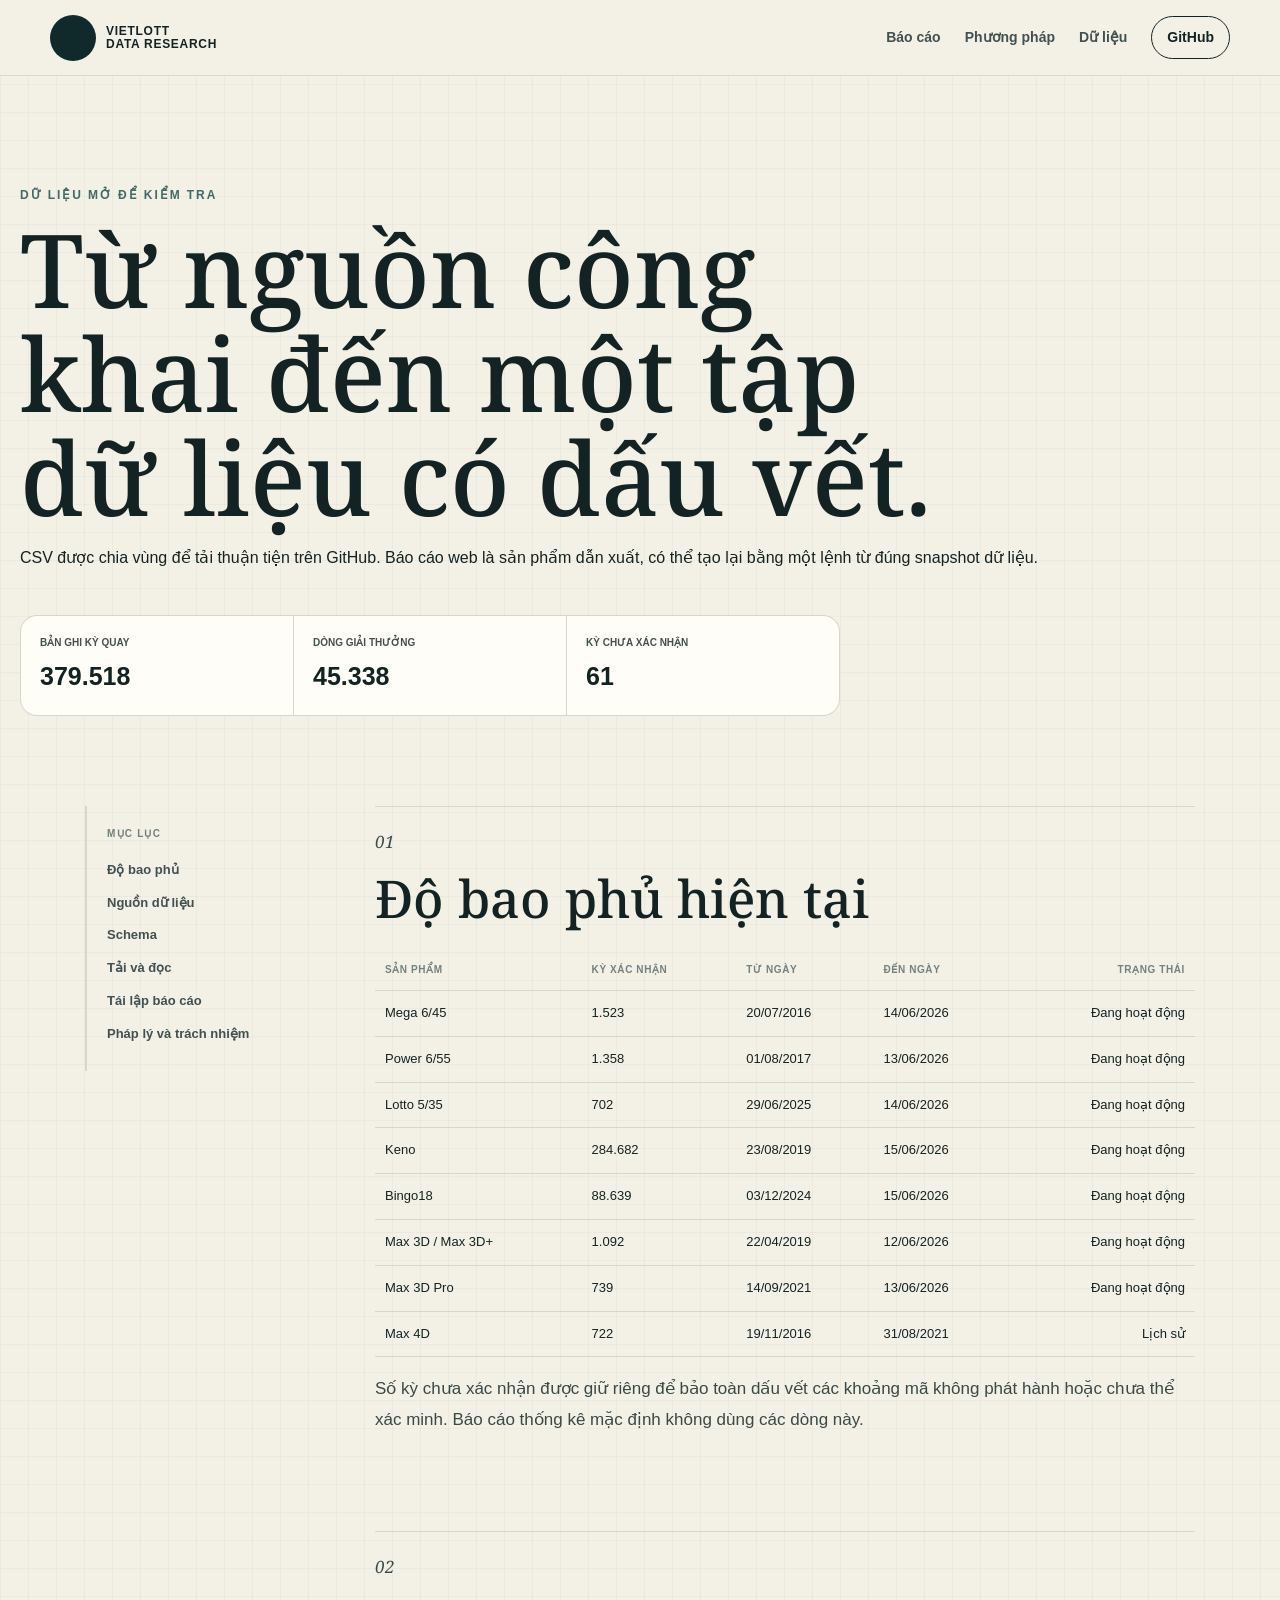
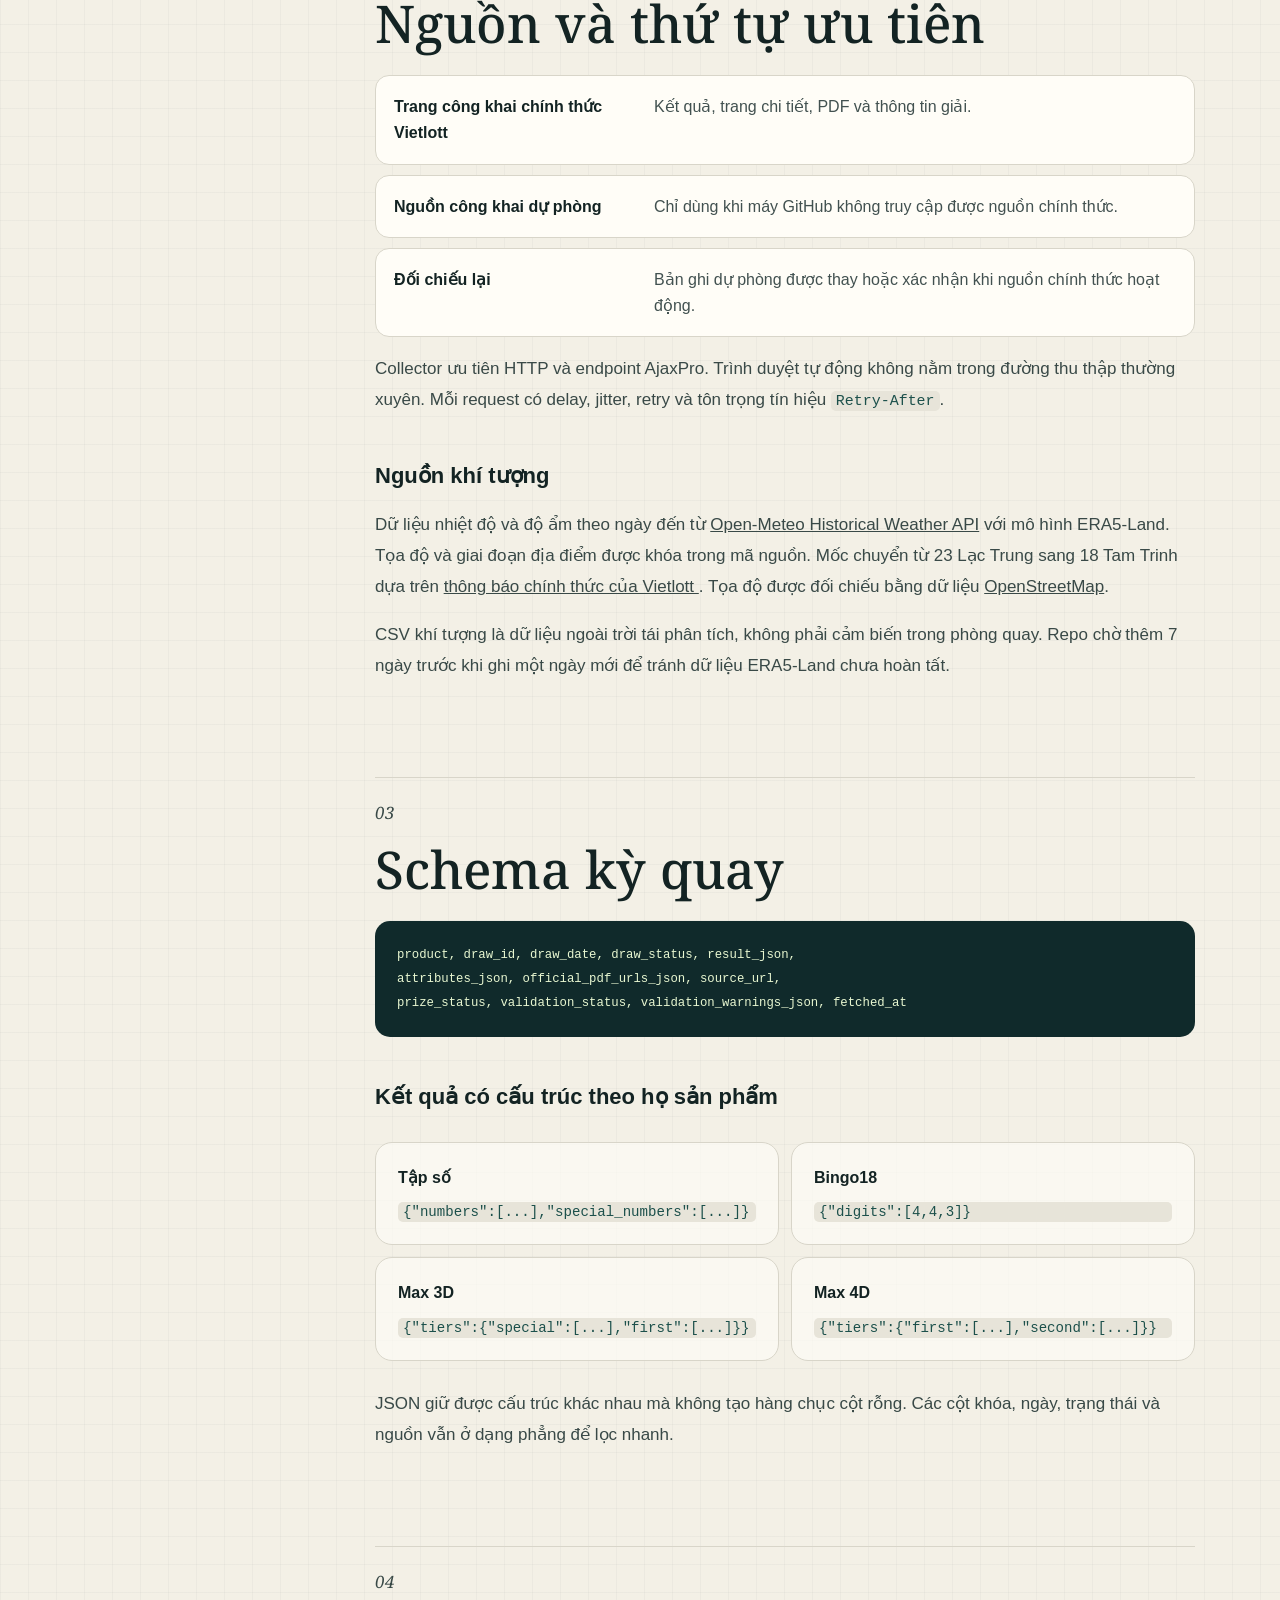
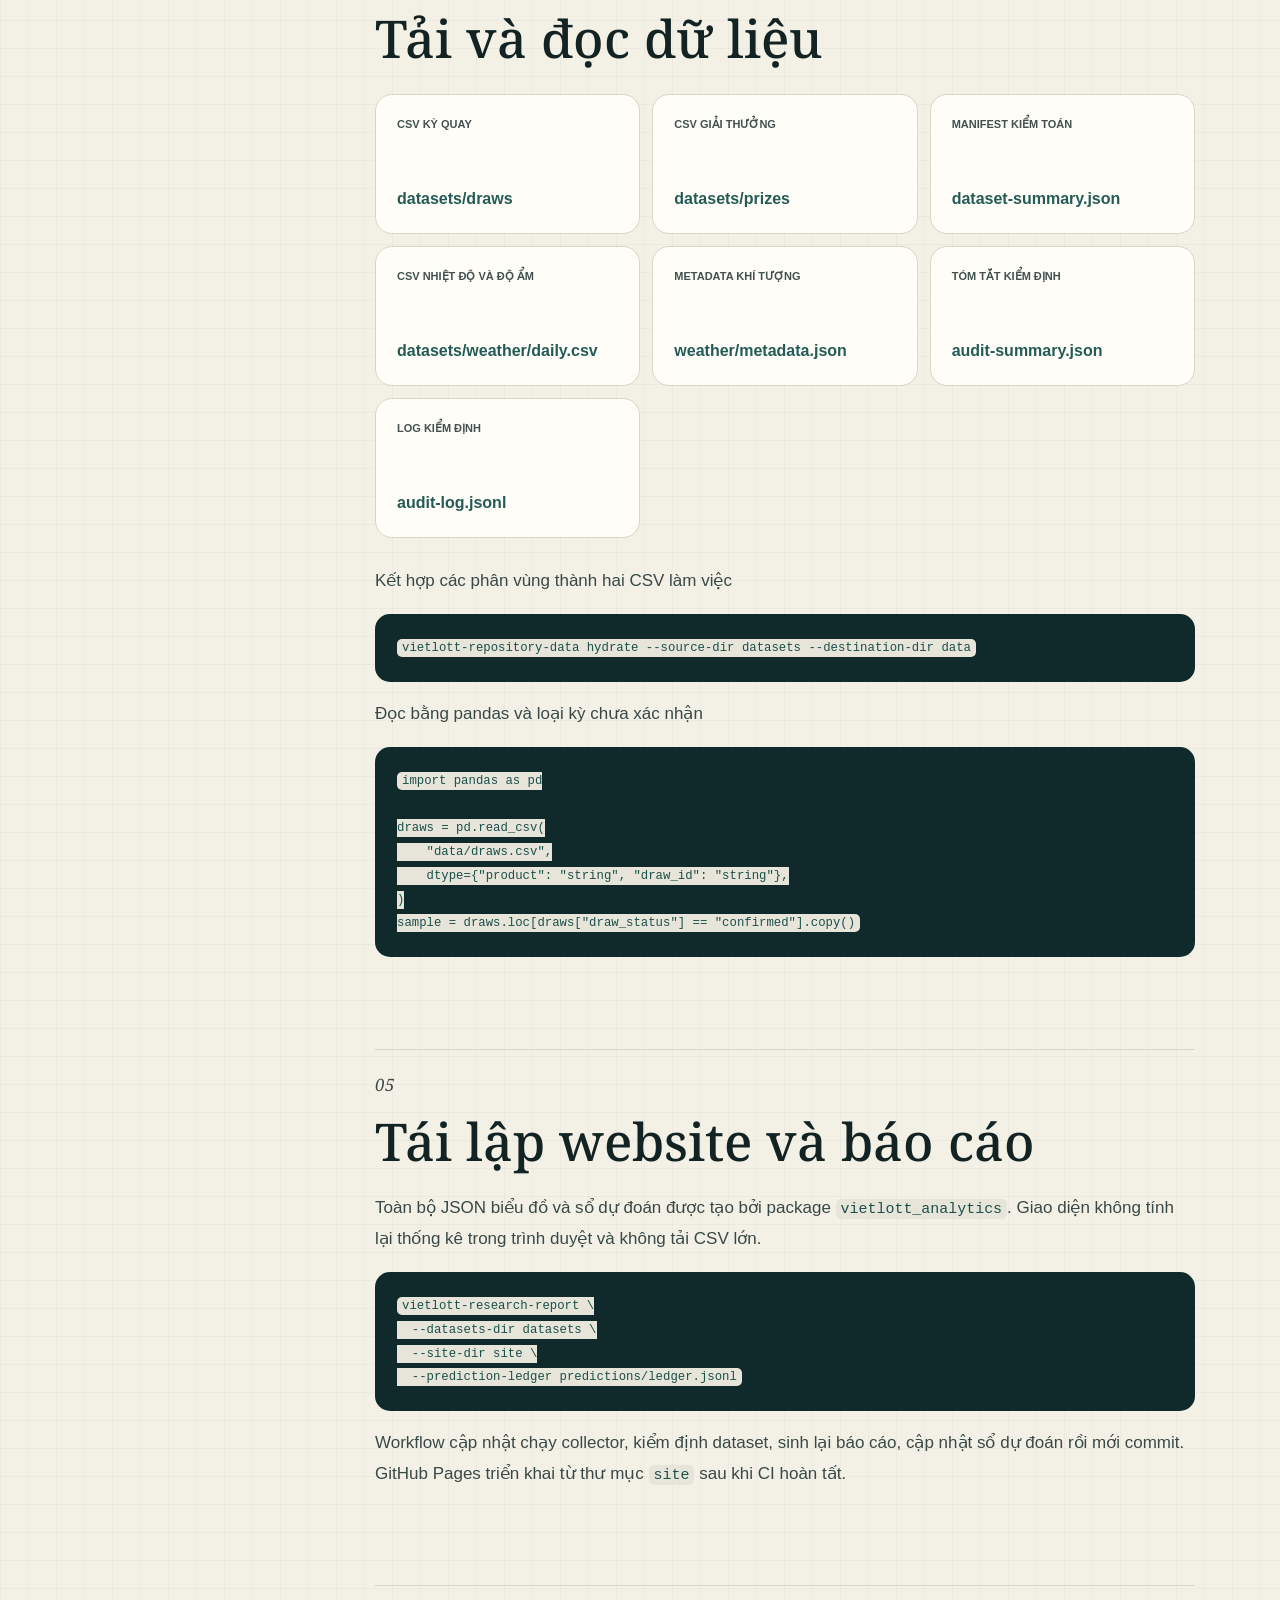
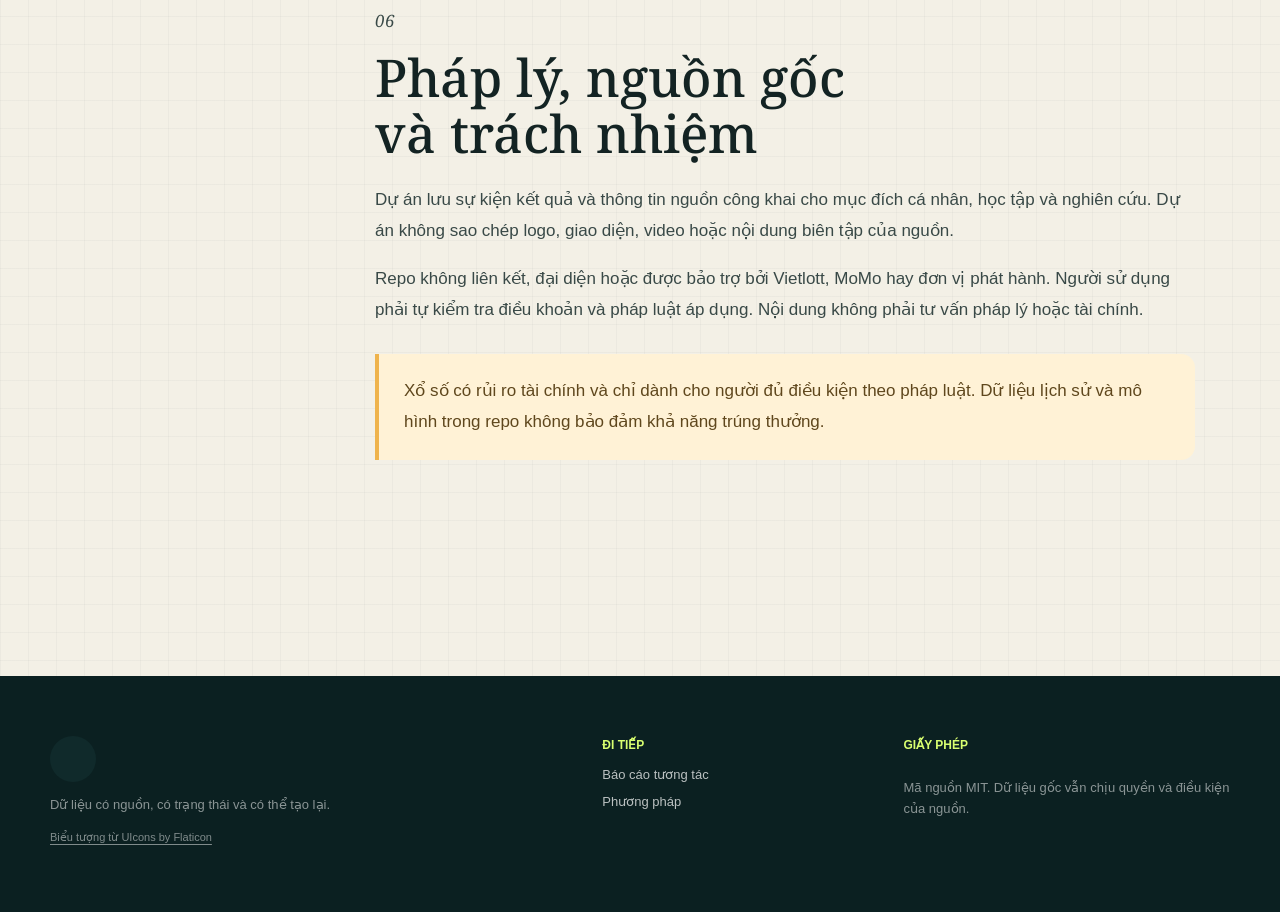
==== commit e68384cb: "Gộp kết luận thống kê theo từng cấp" ====
--- a/site/du-lieu.html
+++ b/site/du-lieu.html
@@ -6,12 +6,12 @@
   <meta name="description" content="Cấu trúc dữ liệu, nguồn và cách tái lập Vietlott Data Research.">
   <meta name="theme-color" content="#102a2b">
   <title>Dữ liệu và tái lập | Vietlott Data Research</title>
-  <link rel="icon" href="assets/favicon.svg?v=20260614-8" type="image/svg+xml">
+  <link rel="icon" href="assets/favicon.svg?v=20260614-9" type="image/svg+xml">
   <link rel="preconnect" href="https://fonts.googleapis.com">
   <link rel="preconnect" href="https://fonts.gstatic.com" crossorigin>
   <link rel="stylesheet" href="https://fonts.googleapis.com/css2?family=Noto+Serif:ital,wght@0,400;0,500;1,400;1,500&amp;display=swap">
   <link rel="stylesheet" href="https://cdn-uicons.flaticon.com/3.0.0/uicons-regular-rounded/css/uicons-regular-rounded.css">
-  <link rel="stylesheet" href="assets/styles.css?v=20260614-8">
+  <link rel="stylesheet" href="assets/styles.css?v=20260615-7">
   <script src="assets/docs.js?v=20260614-2" defer></script>
 </head>
 <body>
@@ -81,6 +81,23 @@
             trong đường thu thập thường xuyên. Mỗi request có delay, jitter, retry và
             tôn trọng tín hiệu <code>Retry-After</code>.
           </p>
+          <h3>Nguồn khí tượng</h3>
+          <p>
+            Dữ liệu nhiệt độ và độ ẩm theo ngày đến từ
+            <a href="https://open-meteo.com/en/docs/historical-weather-api">Open-Meteo Historical Weather API</a>
+            với mô hình ERA5-Land. Tọa độ và giai đoạn địa điểm được khóa trong mã nguồn.
+            Mốc chuyển từ 23 Lạc Trung sang 18 Tam Trinh dựa trên
+            <a href="https://www.vietlott.vn/vi/tin-tuc/20199-thong-bao-thay-doi-dia-diem-trung-tam-quay-so-mo-thuong/">
+              thông báo chính thức của Vietlott
+            </a>.
+            Tọa độ được đối chiếu bằng dữ liệu
+            <a href="https://www.openstreetmap.org/copyright">OpenStreetMap</a>.
+          </p>
+          <p>
+            CSV khí tượng là dữ liệu ngoài trời tái phân tích, không phải cảm biến trong
+            phòng quay. Repo chờ thêm 7 ngày trước khi ghi một ngày mới để tránh dữ liệu
+            ERA5-Land chưa hoàn tất.
+          </p>
         </section>
 
         <section id="schema">
@@ -116,6 +133,12 @@
             </a>
             <a href="https://github.com/NhanAZ/vietlott-data-research/blob/main/datasets/metadata/dataset-summary.json">
               <span>Manifest kiểm toán</span><strong>dataset-summary.json</strong>
+            </a>
+            <a href="https://github.com/NhanAZ/vietlott-data-research/blob/main/datasets/weather/daily.csv">
+              <span>CSV nhiệt độ và độ ẩm</span><strong>datasets/weather/daily.csv</strong>
+            </a>
+            <a href="https://github.com/NhanAZ/vietlott-data-research/blob/main/datasets/weather/metadata.json">
+              <span>Metadata khí tượng</span><strong>weather/metadata.json</strong>
             </a>
             <a href="data/audit-summary.json">
               <span>Tóm tắt kiểm định</span><strong>audit-summary.json</strong>
--- a/site/assets/styles.css
+++ b/site/assets/styles.css
@@ -497,6 +497,106 @@
   color: rgb(255 255 255 / 76%);
 }
 
+.backtest-overview-details {
+  grid-column: 1 / -1;
+  border-top: 1px solid rgb(255 255 255 / 16%);
+}
+
+.backtest-overview-details summary {
+  display: flex;
+  align-items: center;
+  justify-content: space-between;
+  gap: 18px;
+  padding-top: 20px;
+  color: var(--paper);
+  cursor: pointer;
+  font-weight: 800;
+}
+
+.backtest-overview-details summary small {
+  color: rgb(255 255 255 / 58%);
+  font-size: 11px;
+  font-weight: 700;
+}
+
+.backtest-overview-list {
+  display: grid;
+  gap: 8px;
+  margin-top: 18px;
+}
+
+.backtest-overview-note {
+  padding: 14px 16px;
+  border-radius: 14px;
+  background: rgb(255 255 255 / 7%);
+  font-size: 12px;
+  line-height: 1.6;
+}
+
+.backtest-overview-row {
+  display: grid;
+  grid-template-columns: minmax(190px, 0.75fr) minmax(0, 1.25fr);
+  gap: 20px;
+  padding: 15px 16px;
+  border: 1px solid rgb(255 255 255 / 12%);
+  border-radius: 14px;
+  background: rgb(255 255 255 / 5%);
+}
+
+.backtest-overview-row.has-winner {
+  border-color: rgb(207 255 77 / 48%);
+  background: rgb(207 255 77 / 8%);
+}
+
+.backtest-overview-row > div,
+.backtest-overview-row li {
+  display: grid;
+  gap: 3px;
+}
+
+.backtest-overview-row > div > span,
+.backtest-overview-row li span {
+  color: rgb(255 255 255 / 64%);
+  font-size: 10px;
+  font-weight: 850;
+  letter-spacing: 0.06em;
+  text-transform: uppercase;
+}
+
+.backtest-overview-row > div > strong {
+  color: var(--paper);
+  font-size: 14px;
+}
+
+.backtest-overview-row small {
+  color: rgb(255 255 255 / 58%);
+  font-size: 11px;
+}
+
+.backtest-overview-row ul {
+  display: grid;
+  grid-template-columns: repeat(2, minmax(0, 1fr));
+  gap: 8px;
+  margin: 0;
+  padding: 0;
+  list-style: none;
+}
+
+.backtest-overview-row li {
+  padding: 10px 12px;
+  border-radius: 10px;
+  background: rgb(0 0 0 / 14%);
+}
+
+.backtest-overview-row li strong {
+  color: var(--paper);
+  font-size: 17px;
+}
+
+.backtest-overview-row li.is-winner strong {
+  color: var(--acid);
+}
+
 .stance-grid {
   display: grid;
   grid-template-columns: repeat(3, 1fr);
@@ -1092,6 +1192,44 @@
   margin-bottom: 6px;
 }
 
+.product-evidence {
+  display: grid;
+  gap: 18px;
+  padding: 0;
+  overflow: hidden;
+}
+
+.product-evidence-heading {
+  display: grid;
+  grid-template-columns: 1fr minmax(300px, 0.75fr);
+  gap: 40px;
+  align-items: end;
+  padding: 28px 28px 0;
+}
+
+.product-evidence-heading h3 {
+  margin: 4px 0 0;
+  font-size: 28px;
+}
+
+.product-evidence-heading > p {
+  margin: 0;
+  color: var(--ink-soft);
+  font-size: 13px;
+  line-height: 1.65;
+}
+
+.evidence-primary {
+  padding: 28px;
+}
+
+.evidence-primary .panel-heading h4 {
+  margin: 0;
+  font-size: 25px;
+  line-height: 1.15;
+  text-wrap: balance;
+}
+
 .conclusion-panel {
   overflow: hidden;
   background:
@@ -1139,9 +1277,8 @@
 .test-metric {
   display: flex;
   min-width: 0;
-  min-height: 112px;
+  min-height: 174px;
   flex-direction: column;
-  justify-content: space-between;
   padding: 14px;
   border: 1px solid var(--line);
   border-radius: 14px;
@@ -1161,10 +1298,18 @@
 
 .test-metric strong {
   display: block;
-  margin-top: 5px;
+  margin-top: 16px;
   font-size: 20px;
   line-height: 1.1;
   overflow-wrap: anywhere;
+}
+
+.test-metric small {
+  display: block;
+  margin-top: 12px;
+  color: #5c6d6a;
+  font-size: 11px;
+  line-height: 1.5;
 }
 
 .audit-panel {
@@ -1173,6 +1318,44 @@
     var(--paper);
 }
 
+.evidence-audit {
+  border-top: 1px solid var(--line);
+  background:
+    radial-gradient(circle at 0 0, rgb(217 255 112 / 10%), transparent 24%),
+    rgb(246 243 234 / 72%);
+}
+
+.evidence-audit > summary {
+  display: flex;
+  min-height: 94px;
+  gap: 24px;
+  align-items: center;
+  justify-content: space-between;
+  padding: 22px 28px;
+  cursor: pointer;
+}
+
+.evidence-audit > summary > div {
+  display: grid;
+  gap: 5px;
+}
+
+.evidence-audit > summary > div > span {
+  color: var(--ink-soft);
+  font-size: 10px;
+  font-weight: 850;
+  letter-spacing: 0.09em;
+  text-transform: uppercase;
+}
+
+.evidence-audit > summary strong {
+  font-size: 17px;
+}
+
+.evidence-audit-body {
+  padding: 0 28px 28px;
+}
+
 .audit-mini-grid {
   display: grid;
   grid-template-columns: repeat(5, 1fr);
@@ -1181,21 +1364,302 @@
 }
 
 .audit-mini-grid article {
+  display: flex;
+  min-width: 0;
+  min-height: 128px;
+  flex-direction: column;
   padding: 14px;
   border: 1px solid var(--line);
   border-radius: 15px;
   background: rgb(243 240 230 / 58%);
 }
 
+.audit-mini-grid span {
+  min-height: 34px;
+  line-height: 1.45;
+  text-wrap: balance;
+}
+
 .audit-mini-grid strong {
   display: block;
+  margin-top: 14px;
+  font-size: 20px;
+  line-height: 1.1;
+}
+
+.audit-test-list {
+  display: block;
+}
+
+.audit-test-details {
+  overflow: hidden;
+  border: 1px solid var(--line);
+  border-radius: 18px;
+  background: rgb(255 253 247 / 72%);
+}
+
+.audit-test-details summary {
+  display: flex;
+  align-items: center;
+  justify-content: space-between;
+  gap: 14px;
+  padding: 15px 16px;
+  cursor: pointer;
+  list-style: none;
+}
+
+.audit-test-details summary::-webkit-details-marker {
+  display: none;
+}
+
+.audit-test-details summary::after {
+  flex: 0 0 auto;
+  content: "Mở chi tiết";
+  padding: 8px 12px;
+  border: 1px solid var(--ink);
+  border-radius: 999px;
+  color: var(--ink);
+  font-size: 12px;
+  font-weight: 900;
+}
+
+.audit-test-details[open] summary {
+  border-bottom: 1px solid var(--line);
+}
+
+.audit-test-details[open] summary::after {
+  content: "Thu gọn";
+}
+
+.audit-test-details summary span {
+  color: #5c6d6a;
+  font-size: 11px;
+  font-weight: 850;
+  letter-spacing: 0.08em;
+  text-transform: uppercase;
+}
+
+.audit-test-details summary strong {
+  display: block;
+  font-size: 17px;
+}
+
+.audit-test-list-inner {
+  display: grid;
+  gap: 10px;
+  padding: 12px;
+}
+
+.audit-stat-guide {
+  padding: 16px;
+  border: 1px solid #bdd0c9;
+  border-radius: 14px;
+  background: #eef6f1;
+}
+
+.audit-stat-guide > strong {
+  display: block;
+  margin-bottom: 8px;
+  color: var(--forest);
+  font-size: 16px;
+}
+
+.audit-stat-guide p {
+  margin: 5px 0;
+  color: #4d625e;
+  font-size: 12px;
+  line-height: 1.55;
+}
+
+.weather-panel {
+  background:
+    radial-gradient(circle at 100% 0, rgb(100 200 195 / 16%), transparent 30%),
+    var(--paper);
+}
+
+.weather-panel .panel-heading {
+  align-items: flex-start;
+}
+
+.weather-conclusion {
+  display: grid;
+  grid-template-columns: minmax(0, 1.6fr) minmax(220px, 0.7fr);
+  gap: 1px;
+  overflow: hidden;
+  border: 1px solid var(--line);
+  border-radius: 18px;
+  background: var(--line);
+}
+
+.weather-conclusion > div {
+  padding: 20px;
+  background: #f8f5ec;
+}
+
+.weather-conclusion span,
+.weather-band-heading span,
+.weather-band-grid span,
+.weather-association > span {
+  display: block;
+  color: #426a66;
+  font-size: 10px;
+  font-weight: 900;
+  letter-spacing: 0.1em;
+  text-transform: uppercase;
+}
+
+.weather-conclusion strong {
+  display: block;
   margin-top: 8px;
-  font-size: 20px;
-}
-
-.audit-test-list {
-  display: grid;
+  font-size: 18px;
+  line-height: 1.4;
+}
+
+.weather-coverage strong {
+  color: var(--forest);
+  font-size: 30px;
+  line-height: 1;
+}
+
+.weather-coverage small {
+  display: block;
+  margin-top: 8px;
+  color: var(--ink-soft);
+  line-height: 1.5;
+}
+
+.weather-venue-note {
+  margin: 12px 0 0;
+  color: var(--ink-soft);
+  font-size: 12px;
+}
+
+.weather-association-grid {
+  display: grid;
+  grid-template-columns: repeat(2, minmax(0, 1fr));
+  gap: 12px;
+  margin-top: 18px;
+}
+
+.weather-association {
+  padding: 18px;
+  border: 1px solid var(--line);
+  border-radius: 16px;
+  background: rgb(255 253 247 / 74%);
+}
+
+.weather-association.watch {
+  border-color: #e5aa71;
+  background: #fff5e8;
+}
+
+.weather-association > strong {
+  display: block;
+  margin-top: 7px;
+  font-size: 22px;
+}
+
+.weather-association dl {
+  display: grid;
+  grid-template-columns: repeat(3, 1fr);
+  gap: 8px;
+  margin: 15px 0 0;
+}
+
+.weather-association dl div {
+  padding: 9px;
+  border-radius: 11px;
+  background: #eeeadf;
+}
+
+.weather-association dt {
+  color: #667673;
+  font-size: 9px;
+  font-weight: 850;
+  text-transform: uppercase;
+}
+
+.weather-association dd {
+  margin: 4px 0 0;
+  font-weight: 900;
+}
+
+.weather-association p {
+  margin: 13px 0 0;
+  color: var(--ink-soft);
+  font-size: 12px;
+  line-height: 1.55;
+}
+
+.weather-band-heading {
+  display: flex;
+  align-items: end;
+  justify-content: space-between;
+  gap: 20px;
+  margin-top: 22px;
+}
+
+.weather-band-heading small {
+  color: var(--ink-soft);
+}
+
+.weather-band-grid {
+  display: grid;
+  grid-template-columns: repeat(3, minmax(0, 1fr));
   gap: 10px;
+  margin-top: 10px;
+}
+
+.weather-band-grid article {
+  padding: 16px;
+  border: 1px solid var(--line);
+  border-radius: 15px;
+  background: #f8f5ec;
+}
+
+.weather-band-grid strong {
+  display: block;
+  margin-top: 8px;
+  color: var(--forest);
+  font-size: 24px;
+}
+
+.weather-band-grid small {
+  display: block;
+  margin-top: 7px;
+  color: var(--ink-soft);
+  line-height: 1.5;
+}
+
+.weather-method {
+  margin-top: 14px;
+  padding: 14px 16px;
+  border: 1px solid var(--line);
+  border-radius: 14px;
+  background: #f8f5ec;
+}
+
+.weather-method summary {
+  cursor: pointer;
+  font-weight: 850;
+}
+
+.weather-method p,
+.weather-method li {
+  color: var(--ink-soft);
+  font-size: 12px;
+  line-height: 1.6;
+}
+
+.weather-empty {
+  padding: 20px;
+  border: 1px dashed var(--line);
+  border-radius: 14px;
+  color: var(--ink-soft);
+}
+
+.audit-test-details:not([open]) > .audit-test-list-inner {
+  display: none;
 }
 
 .audit-test-row {
@@ -1617,7 +2081,7 @@
 
 .backtest-score {
   display: grid;
-  grid-template-columns: 1fr auto 1fr;
+  grid-template-columns: repeat(3, minmax(0, 1fr));
   gap: 15px;
   align-items: center;
 }
@@ -1852,7 +2316,7 @@
 
 .prediction-grid {
   display: grid;
-  grid-template-columns: repeat(3, 1fr);
+  grid-template-columns: repeat(4, 1fr);
   gap: 12px;
 }
 
@@ -1912,9 +2376,313 @@
   font-size: 11px;
 }
 
+.prediction-results {
+  margin-top: 26px;
+  padding: 24px;
+  border: 1px solid rgb(255 255 255 / 14%);
+  border-radius: 22px;
+  background: rgb(3 25 26 / 42%);
+}
+
+.prediction-results-heading {
+  display: flex;
+  gap: 30px;
+  align-items: end;
+  justify-content: space-between;
+}
+
+.prediction-results-heading .panel-kicker {
+  color: var(--acid);
+}
+
+.prediction-results-heading h3 {
+  margin: 0;
+  font-size: 28px;
+  text-wrap: balance;
+}
+
+.prediction-results-heading > p {
+  max-width: 450px;
+  margin: 0;
+  color: rgb(255 255 255 / 55%);
+  font-size: 12px;
+  line-height: 1.65;
+  text-align: right;
+}
+
+.prediction-product-summary {
+  margin-top: 22px;
+}
+
+.prediction-product-metrics {
+  display: grid;
+  grid-template-columns: repeat(6, 1fr);
+  gap: 1px;
+  overflow: hidden;
+  border-radius: 16px;
+  background: rgb(255 255 255 / 12%);
+}
+
+.prediction-product-metrics > div {
+  min-width: 0;
+  padding: 16px;
+  background: #173635;
+}
+
+.prediction-product-metrics span,
+.prediction-hit-distribution > span {
+  display: block;
+  color: rgb(255 255 255 / 48%);
+  font-size: 10px;
+  font-weight: 850;
+  letter-spacing: 0.06em;
+  text-transform: uppercase;
+}
+
+.prediction-product-metrics strong {
+  display: block;
+  margin-top: 5px;
+  color: var(--acid);
+  font-size: 23px;
+}
+
+.prediction-hit-distribution {
+  display: grid;
+  grid-template-columns: 150px minmax(0, 1fr);
+  gap: 16px;
+  align-items: center;
+  margin-top: 12px;
+  padding: 14px 16px;
+  border: 1px solid rgb(255 255 255 / 10%);
+  border-radius: 14px;
+}
+
+.prediction-hit-distribution > div {
+  display: flex;
+  flex-wrap: wrap;
+  gap: 7px;
+}
+
+.prediction-hit-distribution > div span {
+  padding: 6px 9px;
+  border-radius: 999px;
+  background: rgb(255 255 255 / 8%);
+  color: rgb(255 255 255 / 65%);
+  font-size: 11px;
+}
+
+.prediction-hit-distribution > div strong {
+  color: var(--paper);
+}
+
+.prediction-comparison-grid {
+  display: grid;
+  gap: 10px;
+  margin-top: 22px;
+}
+
+.prediction-comparison-heading {
+  display: flex;
+  align-items: center;
+  justify-content: space-between;
+  color: rgb(255 255 255 / 52%);
+  font-size: 11px;
+  text-transform: uppercase;
+}
+
+.prediction-comparison-heading strong {
+  color: var(--paper);
+}
+
+.prediction-evaluation {
+  padding: 18px;
+  border: 1px solid rgb(255 255 255 / 12%);
+  border-left-width: 4px;
+  border-radius: 16px;
+  background: rgb(255 255 255 / 5%);
+}
+
+.prediction-evaluation.status-exact {
+  border-left-color: var(--acid);
+}
+
+.prediction-evaluation.status-near {
+  border-left-color: var(--amber);
+}
+
+.prediction-evaluation.status-wrong {
+  border-left-color: #71827f;
+}
+
+.prediction-evaluation > header,
+.prediction-evaluation > footer {
+  display: flex;
+  gap: 12px;
+  align-items: center;
+  justify-content: space-between;
+}
+
+.prediction-evaluation > header small {
+  display: block;
+  margin-top: 4px;
+  color: rgb(255 255 255 / 42%);
+}
+
+.prediction-status {
+  flex: 0 0 auto;
+  padding: 6px 9px;
+  border-radius: 999px;
+  font-size: 10px;
+  font-weight: 900;
+  text-transform: uppercase;
+}
+
+.prediction-status.status-exact {
+  background: var(--acid);
+  color: var(--forest);
+}
+
+.prediction-status.status-near {
+  background: var(--amber);
+  color: var(--ink);
+}
+
+.prediction-status.status-wrong {
+  background: rgb(255 255 255 / 10%);
+  color: rgb(255 255 255 / 65%);
+}
+
+.prediction-versus {
+  display: grid;
+  grid-template-columns: minmax(0, 1fr) auto minmax(0, 1fr);
+  gap: 14px;
+  align-items: center;
+  margin-top: 15px;
+}
+
+.prediction-versus > div {
+  min-width: 0;
+  padding: 14px;
+  border-radius: 13px;
+  background: rgb(255 255 255 / 6%);
+}
+
+.prediction-versus > div > span {
+  display: block;
+  margin-bottom: 10px;
+  color: rgb(255 255 255 / 45%);
+  font-size: 10px;
+  font-weight: 850;
+  text-transform: uppercase;
+}
+
+.prediction-versus > b {
+  color: rgb(255 255 255 / 36%);
+  font-size: 10px;
+  text-transform: uppercase;
+}
+
+.evaluation-balls {
+  display: flex;
+  flex-wrap: wrap;
+  gap: 5px;
+}
+
+.evaluation-balls .ball {
+  background: rgb(255 255 255 / 12%);
+  color: rgb(255 255 255 / 72%);
+}
+
+.evaluation-balls .ball.matched {
+  outline: 2px solid var(--acid);
+  background: var(--acid);
+  color: var(--forest);
+}
+
+.evaluation-balls .ball.special {
+  border: 1px solid var(--amber);
+}
+
+.evaluation-sequence {
+  display: flex;
+  gap: 7px;
+}
+
+.evaluation-sequence span {
+  display: grid;
+  width: 38px;
+  height: 44px;
+  place-items: center;
+  border-radius: 10px;
+  background: rgb(255 255 255 / 10%);
+  font: 800 24px ui-monospace, Consolas, monospace;
+}
+
+.evaluation-sequence span.matched {
+  background: var(--acid);
+  color: var(--forest);
+}
+
+.prediction-evaluation > footer {
+  flex-wrap: wrap;
+  justify-content: flex-start;
+  margin-top: 14px;
+  color: rgb(255 255 255 / 42%);
+  font-size: 10px;
+}
+
+.prediction-evaluation > footer strong {
+  color: var(--acid);
+  font-size: 12px;
+}
+
+.prediction-history-panel {
+  margin-top: 14px;
+  overflow: hidden;
+  border: 1px solid rgb(255 255 255 / 12%);
+  border-radius: 16px;
+}
+
+.prediction-history-panel summary {
+  display: flex;
+  min-height: 58px;
+  gap: 15px;
+  align-items: center;
+  justify-content: space-between;
+  padding: 14px 17px;
+  cursor: pointer;
+  color: var(--paper);
+  font-size: 12px;
+  font-weight: 800;
+  list-style: none;
+}
+
+.prediction-history-panel summary::-webkit-details-marker {
+  display: none;
+}
+
+.prediction-history-panel summary strong {
+  color: var(--acid);
+}
+
+.prediction-history-list {
+  display: grid;
+  gap: 10px;
+  padding: 0 14px 14px;
+}
+
+.prediction-empty {
+  padding: 20px;
+  border: 1px dashed rgb(255 255 255 / 18%);
+  border-radius: 15px;
+  color: rgb(255 255 255 / 55%);
+  font-size: 13px;
+  line-height: 1.7;
+}
+
 .archive-summary {
   display: grid;
-  grid-template-columns: repeat(3, 1fr) 1.5fr;
+  grid-template-columns: repeat(4, 1fr);
   gap: 1px;
   margin-top: 18px;
   overflow: hidden;
@@ -1928,6 +2696,32 @@
   background: #173635;
 }
 
+.archive-summary .archive-summary-heading {
+  min-height: auto;
+  grid-column: 1 / -1;
+  padding: 18px 20px;
+  background: #123130;
+}
+
+.archive-summary-heading span {
+  color: var(--acid);
+}
+
+.archive-summary-heading strong {
+  margin-top: 4px;
+  color: var(--paper);
+  font-size: 20px;
+  line-height: 1.25;
+}
+
+.archive-summary-heading p {
+  max-width: 780px;
+  margin: 7px 0 0;
+  color: rgb(255 255 255 / 62%);
+  font-size: 12px;
+  line-height: 1.6;
+}
+
 .archive-summary span {
   display: block;
   color: rgb(255 255 255 / 50%);
@@ -1945,10 +2739,15 @@
 
 .archive-summary a {
   display: flex;
+  min-height: 62px;
+  grid-column: 1 / -1;
   align-items: center;
+  justify-content: center;
   color: var(--paper);
   font-weight: 800;
+  text-align: center;
   text-decoration: none;
+  text-wrap: balance;
 }
 
 .method-preview {
@@ -2151,11 +2950,15 @@
   }
 
   .archive-summary {
-    grid-template-columns: repeat(3, 1fr);
+    grid-template-columns: repeat(2, 1fr);
   }
 
   .archive-summary a {
     grid-column: 1 / -1;
+  }
+
+  .prediction-product-metrics {
+    grid-template-columns: repeat(3, 1fr);
   }
 }
 
@@ -2271,6 +3074,30 @@
     gap: 8px;
   }
 
+  .product-evidence-heading {
+    grid-template-columns: 1fr;
+    gap: 12px;
+  }
+
+  .evidence-audit > summary {
+    align-items: flex-start;
+    flex-direction: column;
+  }
+
+  .backtest-overview-details summary {
+    align-items: flex-start;
+    flex-direction: column;
+    gap: 4px;
+  }
+
+  .backtest-overview-row {
+    grid-template-columns: 1fr;
+  }
+
+  .backtest-overview-row ul {
+    grid-template-columns: 1fr;
+  }
+
   .stance-grid span {
     margin-bottom: 24px;
   }
@@ -2303,6 +3130,27 @@
     grid-template-columns: 1fr;
   }
 
+  .weather-conclusion,
+  .weather-association-grid,
+  .weather-band-grid {
+    grid-template-columns: 1fr;
+  }
+
+  .weather-panel .panel-heading {
+    flex-direction: column;
+    gap: 10px;
+  }
+
+  .weather-panel .tiny-label {
+    text-align: left;
+  }
+
+  .weather-band-heading {
+    align-items: flex-start;
+    flex-direction: column;
+    gap: 5px;
+  }
+
   .number-grid {
     grid-template-columns: repeat(8, 1fr);
     gap: 6px;
@@ -2333,13 +3181,39 @@
   }
 
   .prediction-warning,
-  .prediction-toolbar {
+  .prediction-toolbar,
+  .prediction-results-heading {
     align-items: stretch;
     flex-direction: column;
   }
 
   .prediction-toolbar span {
     margin-left: 0;
+  }
+
+  .prediction-results {
+    padding: 18px;
+  }
+
+  .prediction-results-heading > p {
+    text-align: left;
+  }
+
+  .prediction-product-metrics {
+    grid-template-columns: 1fr 1fr;
+  }
+
+  .prediction-hit-distribution,
+  .prediction-versus {
+    grid-template-columns: 1fr;
+  }
+
+  .prediction-versus > b {
+    text-align: center;
+  }
+
+  .prediction-evaluation > header {
+    align-items: flex-start;
   }
 
   .archive-summary {
@@ -2384,6 +3258,7 @@
   font-weight: 500;
   line-height: 1.02;
   letter-spacing: normal;
+  text-wrap: balance;
 }
 
 .document-hero > p:last-child {
@@ -2451,10 +3326,11 @@
 .research-article h2 {
   margin: 0 0 24px;
   font-family: var(--font-display);
-  font-size: clamp(36px, 5vw, 58px);
+  font-size: clamp(36px, 4.5vw, 52px);
   font-weight: 500;
   line-height: 1.08;
   letter-spacing: normal;
+  text-wrap: balance;
 }
 
 .research-article h3 {
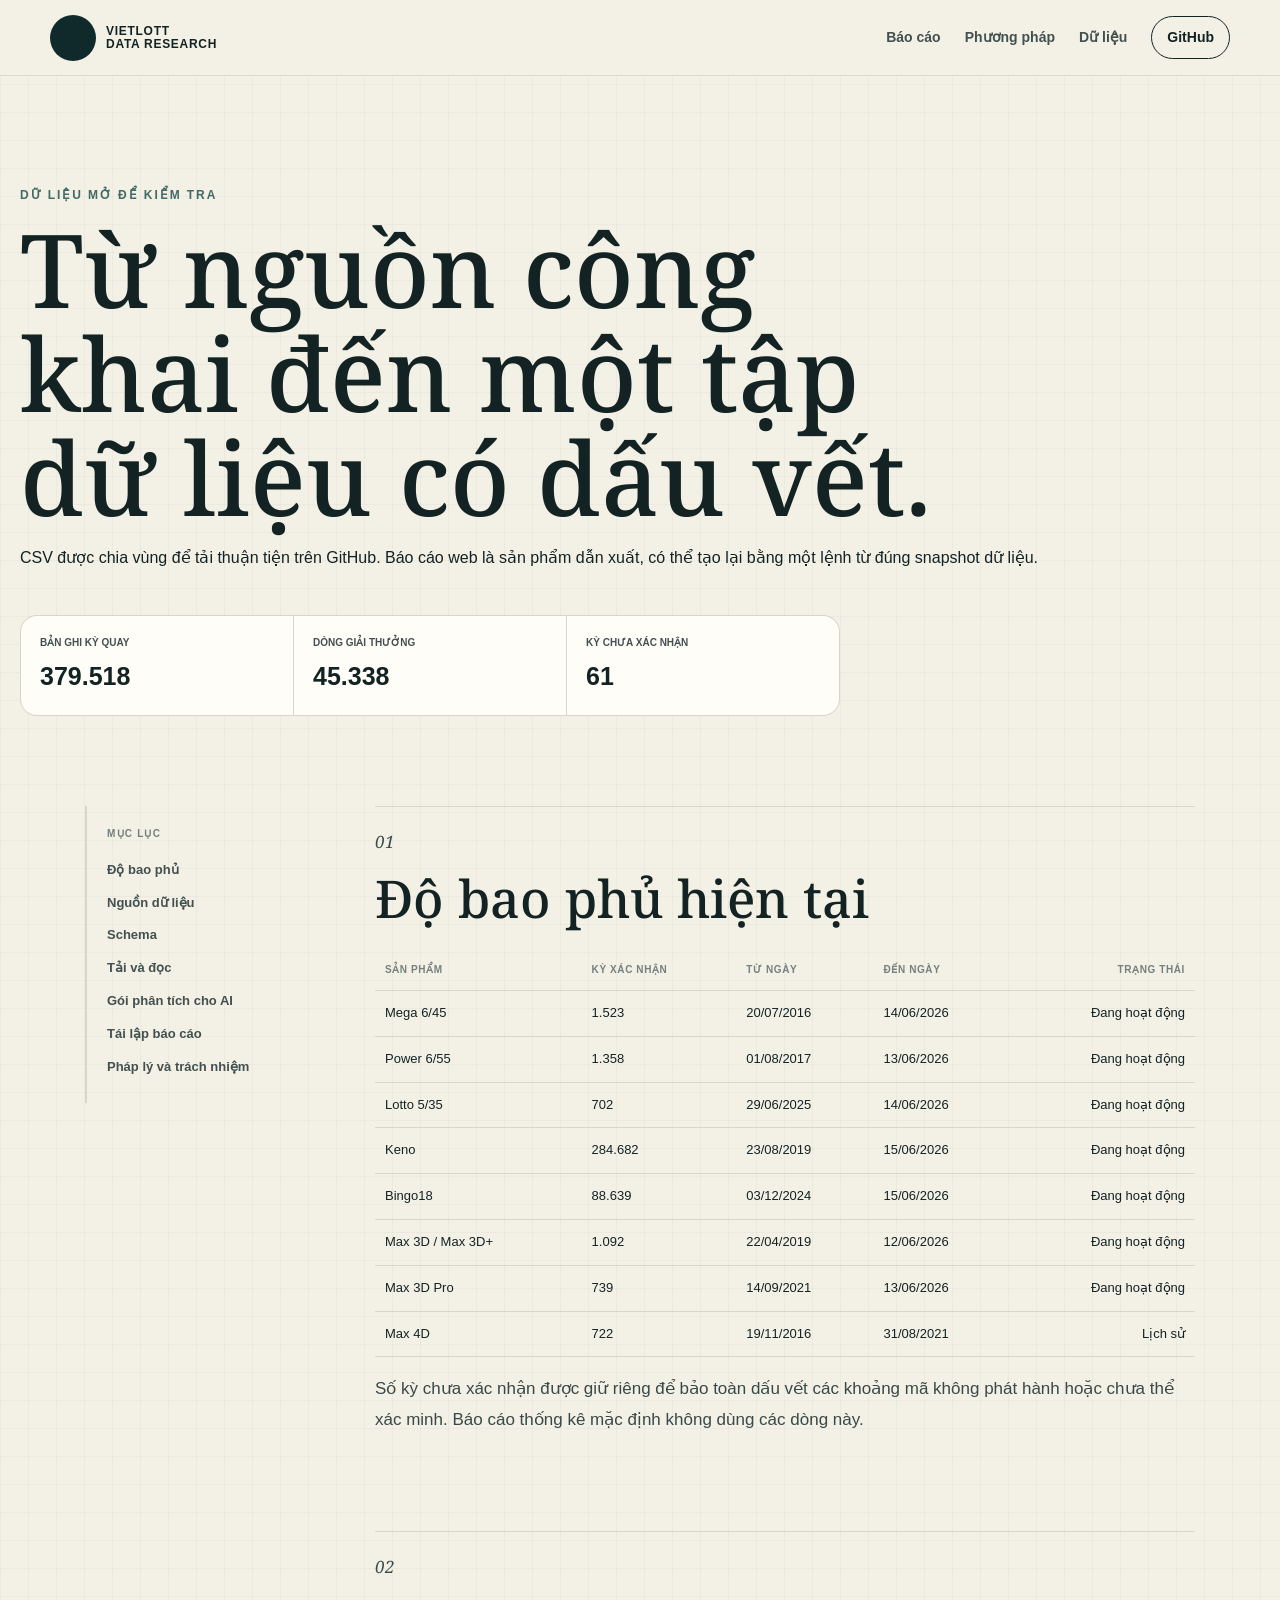
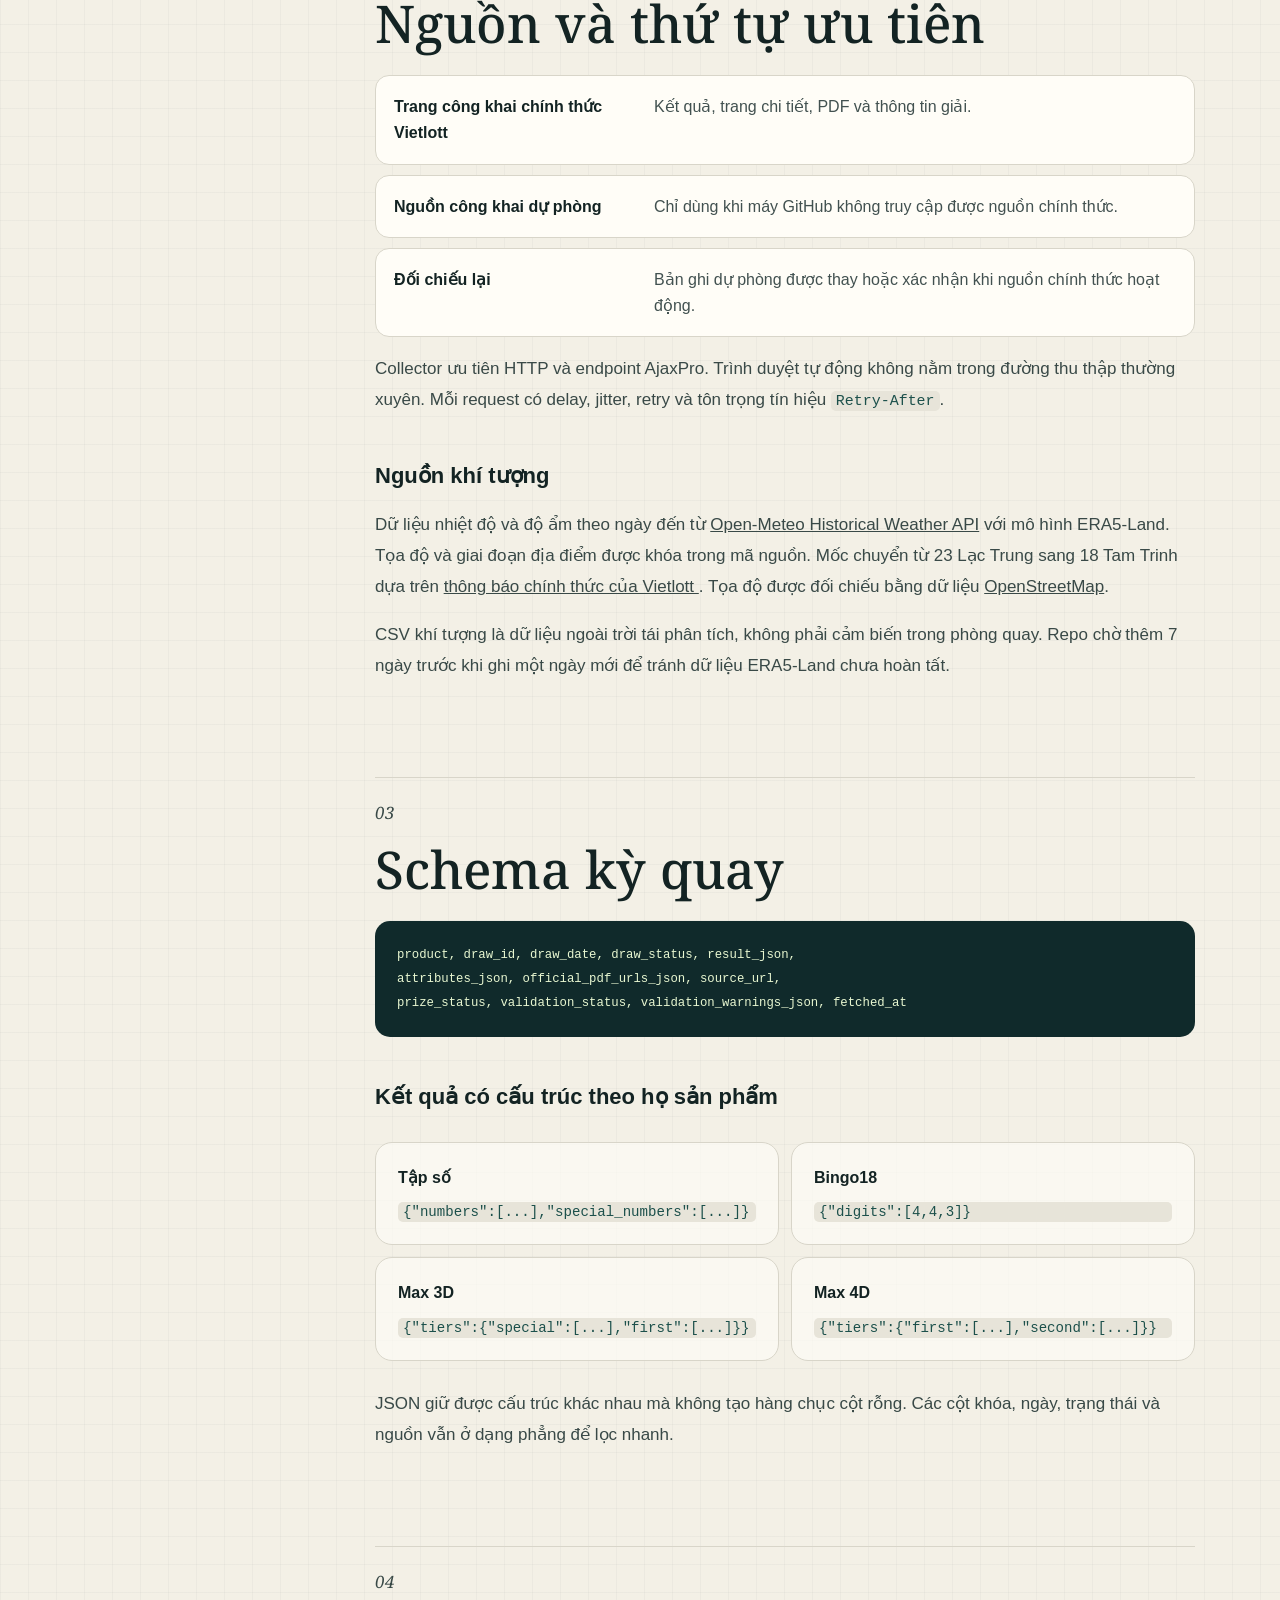
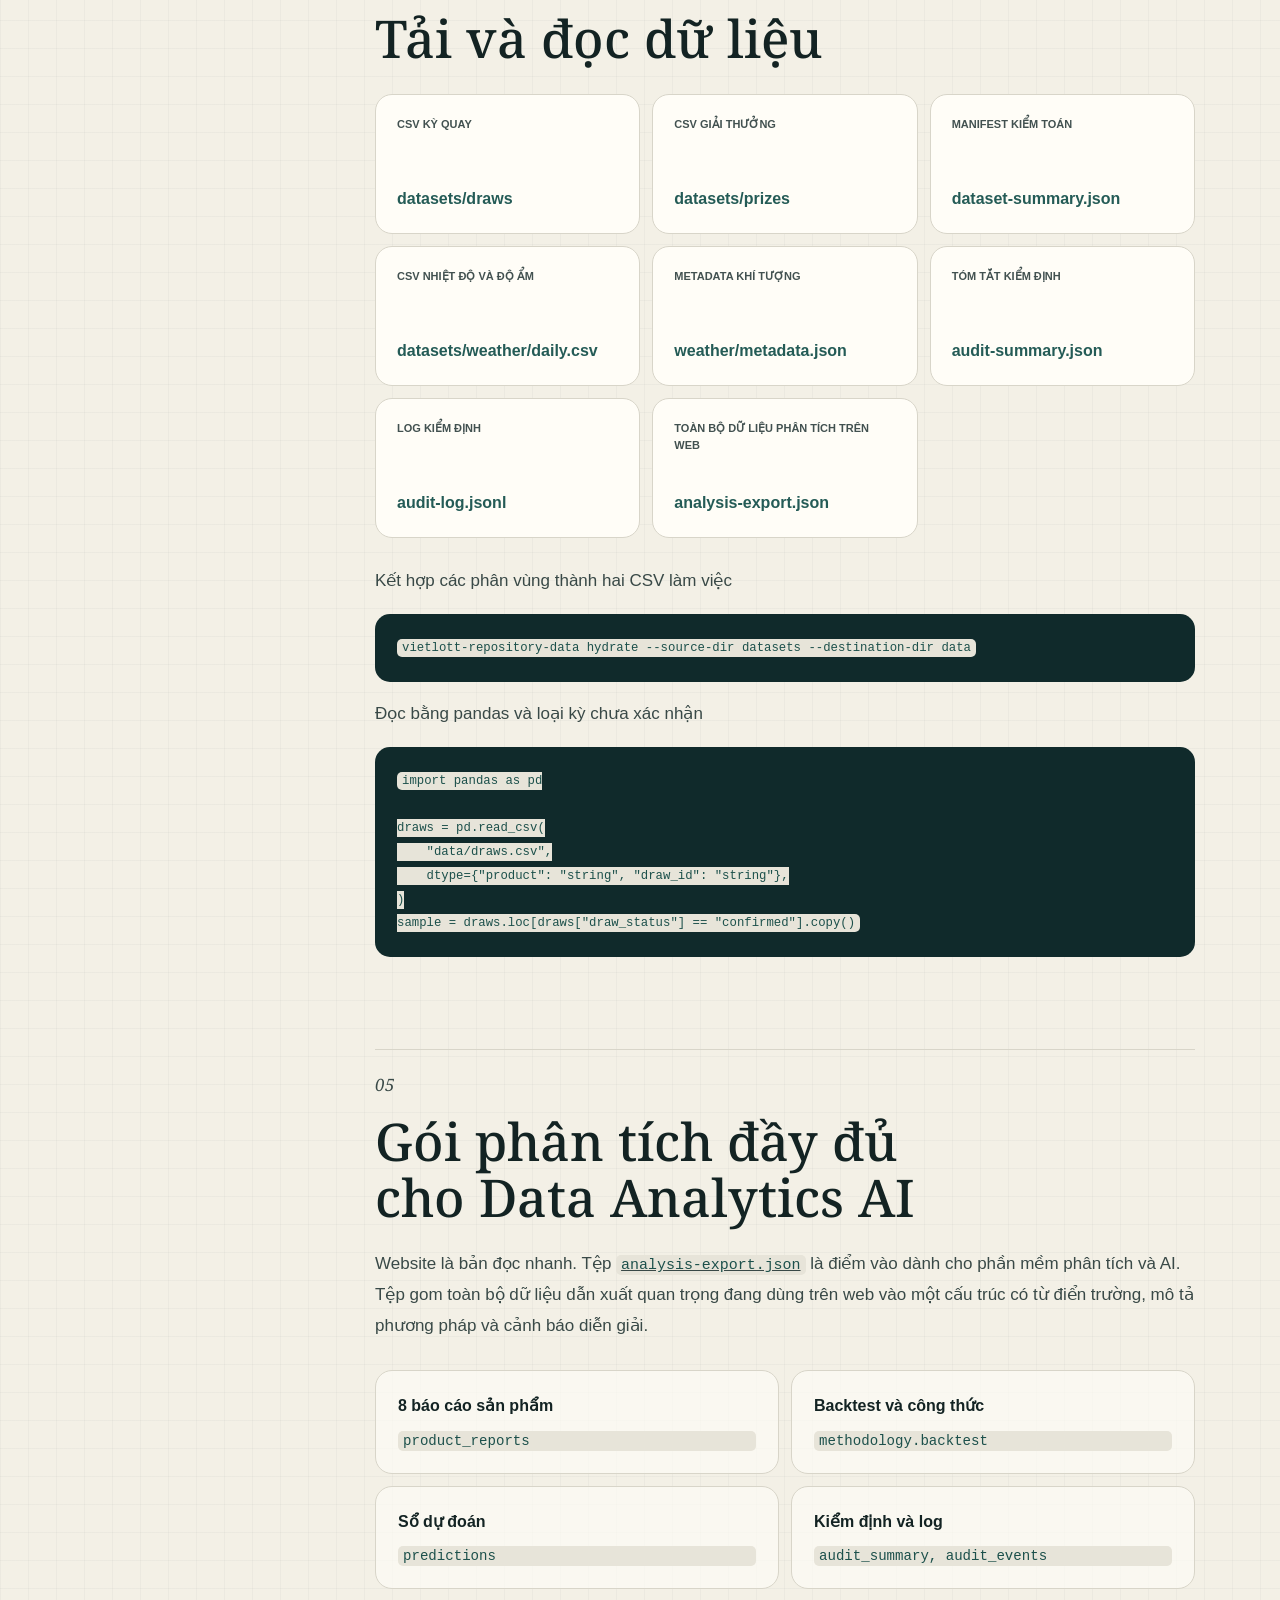
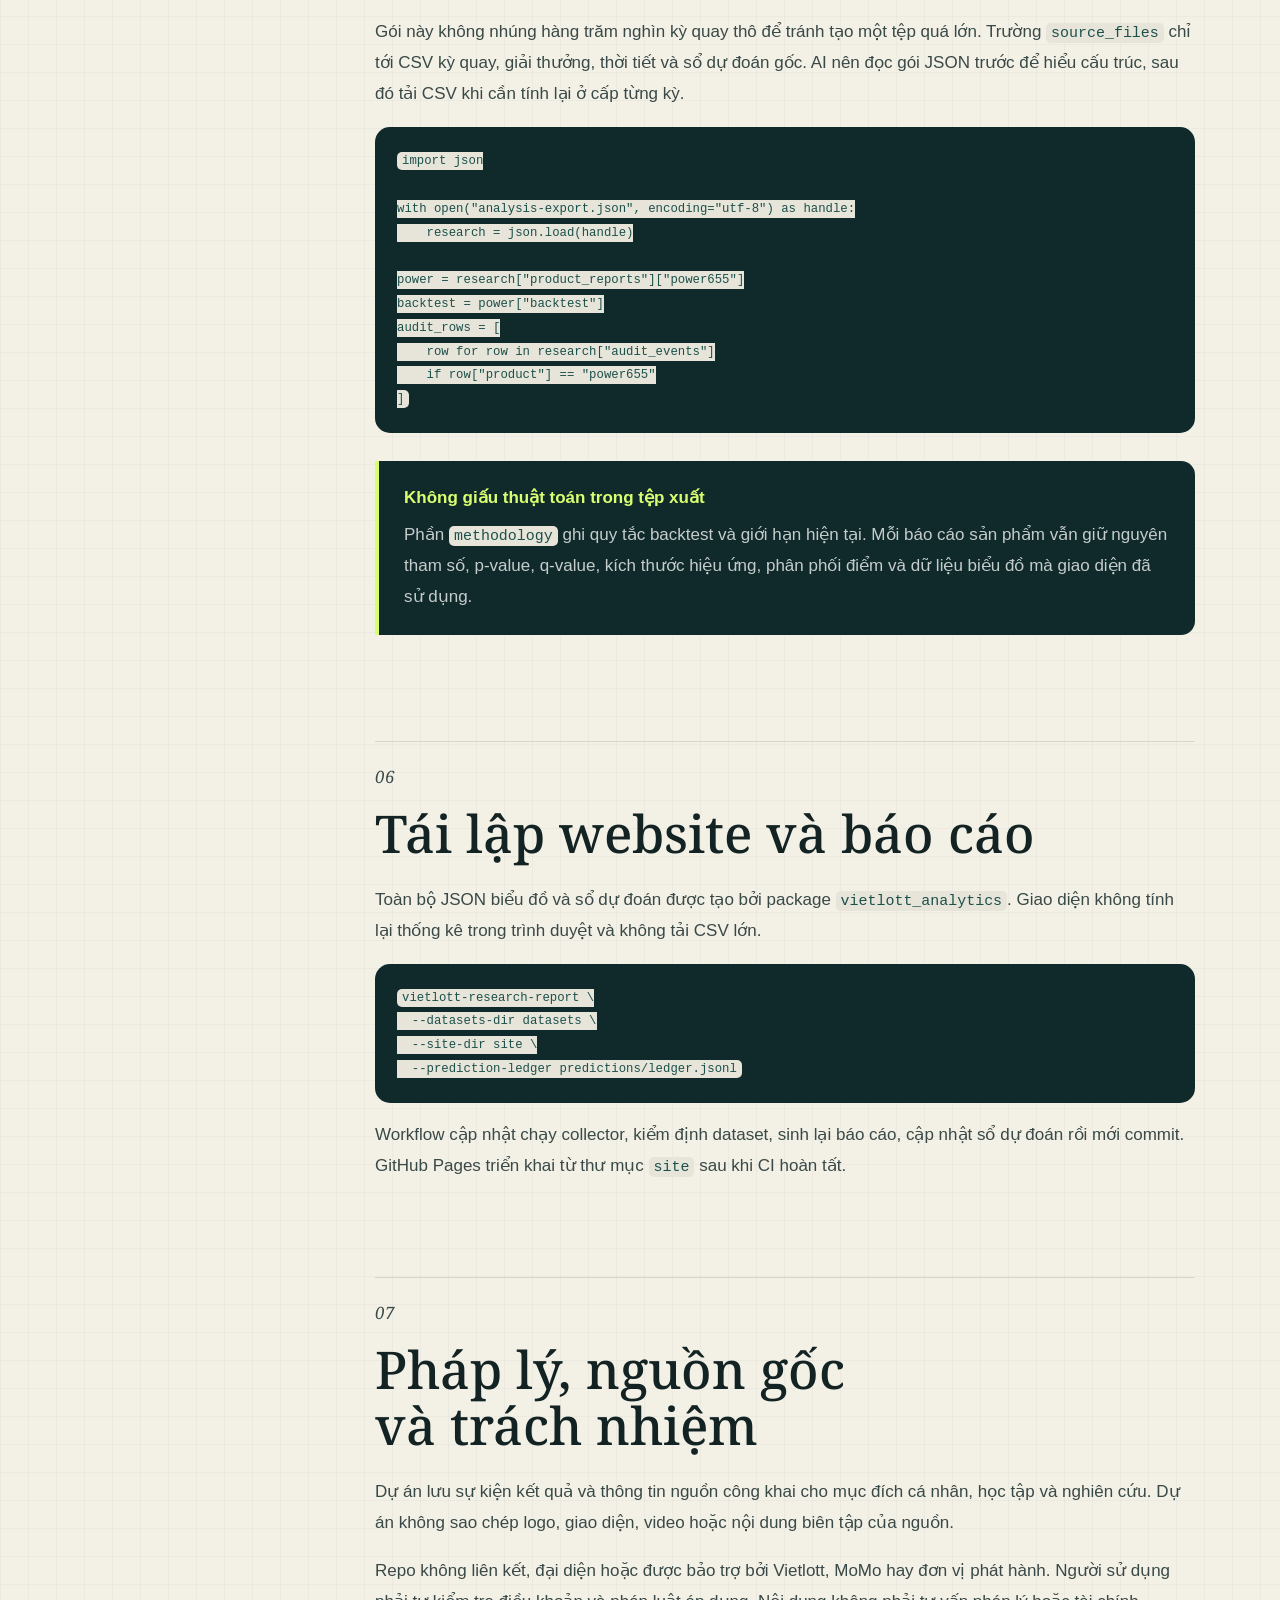
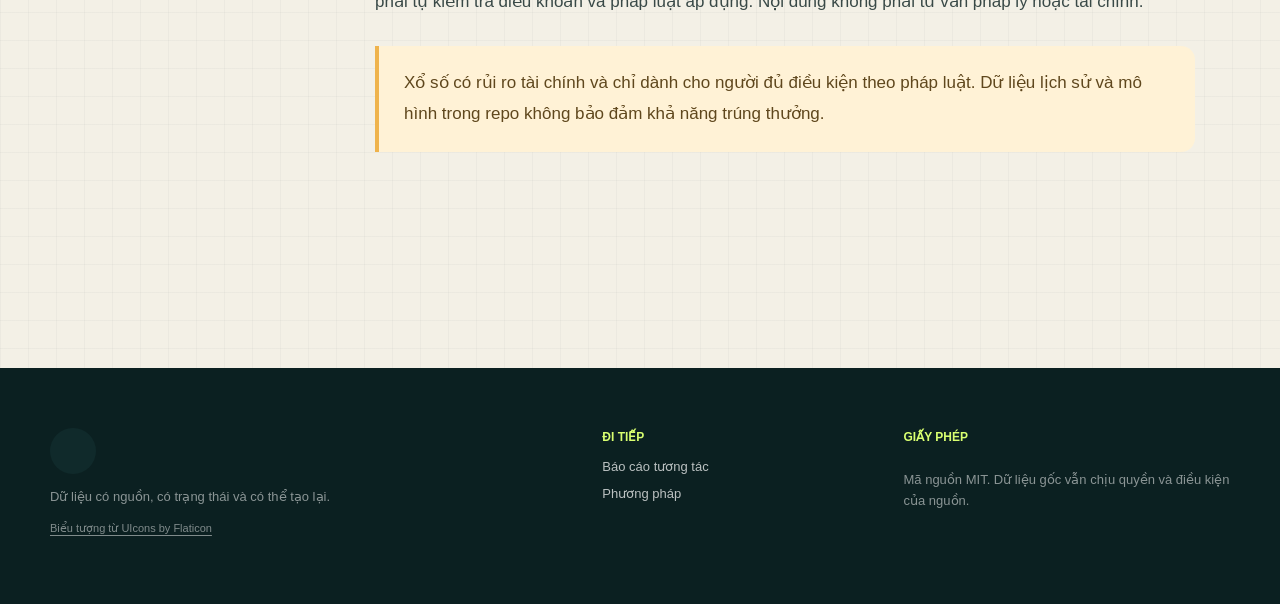
==== commit 4cf5a321: "Thêm gói dữ liệu phân tích đầy đủ" ====
--- a/site/du-lieu.html
+++ b/site/du-lieu.html
@@ -11,7 +11,7 @@
   <link rel="preconnect" href="https://fonts.gstatic.com" crossorigin>
   <link rel="stylesheet" href="https://fonts.googleapis.com/css2?family=Noto+Serif:ital,wght@0,400;0,500;1,400;1,500&amp;display=swap">
   <link rel="stylesheet" href="https://cdn-uicons.flaticon.com/3.0.0/uicons-regular-rounded/css/uicons-regular-rounded.css">
-  <link rel="stylesheet" href="assets/styles.css?v=20260615-7">
+  <link rel="stylesheet" href="assets/styles.css?v=20260615-8">
   <script src="assets/docs.js?v=20260614-2" defer></script>
 </head>
 <body>
@@ -51,6 +51,7 @@
         <a href="#nguon">Nguồn dữ liệu</a>
         <a href="#schema">Schema</a>
         <a href="#tai">Tải và đọc</a>
+        <a href="#xuat-ai">Gói phân tích cho AI</a>
         <a href="#tai-lap">Tái lập báo cáo</a>
         <a href="#phap-ly">Pháp lý và trách nhiệm</a>
       </aside>
@@ -146,6 +147,9 @@
             <a href="data/audit-log.jsonl">
               <span>Log kiểm định</span><strong>audit-log.jsonl</strong>
             </a>
+            <a href="data/analysis-export.json">
+              <span>Toàn bộ dữ liệu phân tích trên web</span><strong>analysis-export.json</strong>
+            </a>
           </div>
           <p>Kết hợp các phân vùng thành hai CSV làm việc</p>
           <pre><code>vietlott-repository-data hydrate --source-dir datasets --destination-dir data</code></pre>
@@ -159,8 +163,49 @@
 sample = draws.loc[draws["draw_status"] == "confirmed"].copy()</code></pre>
         </section>
 
+        <section id="xuat-ai">
+          <p class="article-index">05</p>
+          <h2>Gói phân tích đầy đủ cho Data Analytics AI</h2>
+          <p>
+            Website là bản đọc nhanh. Tệp
+            <a href="data/analysis-export.json"><code>analysis-export.json</code></a>
+            là điểm vào dành cho phần mềm phân tích và AI. Tệp gom toàn bộ dữ liệu
+            dẫn xuất quan trọng đang dùng trên web vào một cấu trúc có từ điển trường,
+            mô tả phương pháp và cảnh báo diễn giải.
+          </p>
+          <div class="schema-grid">
+            <article><strong>8 báo cáo sản phẩm</strong><code>product_reports</code></article>
+            <article><strong>Backtest và công thức</strong><code>methodology.backtest</code></article>
+            <article><strong>Sổ dự đoán</strong><code>predictions</code></article>
+            <article><strong>Kiểm định và log</strong><code>audit_summary, audit_events</code></article>
+          </div>
+          <p>
+            Gói này không nhúng hàng trăm nghìn kỳ quay thô để tránh tạo một tệp quá
+            lớn. Trường <code>source_files</code> chỉ tới CSV kỳ quay, giải thưởng,
+            thời tiết và sổ dự đoán gốc. AI nên đọc gói JSON trước để hiểu cấu trúc,
+            sau đó tải CSV khi cần tính lại ở cấp từng kỳ.
+          </p>
+          <pre><code>import json
+
+with open("analysis-export.json", encoding="utf-8") as handle:
+    research = json.load(handle)
+
+power = research["product_reports"]["power655"]
+backtest = power["backtest"]
+audit_rows = [
+    row for row in research["audit_events"]
+    if row["product"] == "power655"
+]</code></pre>
+          <p class="callout evidence">
+            <strong>Không giấu thuật toán trong tệp xuất</strong>
+            Phần <code>methodology</code> ghi quy tắc backtest và giới hạn hiện tại.
+            Mỗi báo cáo sản phẩm vẫn giữ nguyên tham số, p-value, q-value, kích thước
+            hiệu ứng, phân phối điểm và dữ liệu biểu đồ mà giao diện đã sử dụng.
+          </p>
+        </section>
+
         <section id="tai-lap">
-          <p class="article-index">05</p>
+          <p class="article-index">06</p>
           <h2>Tái lập website và báo cáo</h2>
           <p>
             Toàn bộ JSON biểu đồ và sổ dự đoán được tạo bởi package
@@ -179,7 +224,7 @@
         </section>
 
         <section id="phap-ly">
-          <p class="article-index">06</p>
+          <p class="article-index">07</p>
           <h2>Pháp lý, nguồn gốc và trách nhiệm</h2>
           <p>
             Dự án lưu sự kiện kết quả và thông tin nguồn công khai cho mục đích cá
--- a/site/assets/styles.css
+++ b/site/assets/styles.css
@@ -2150,6 +2150,71 @@
   text-transform: uppercase;
 }
 
+.backtest-method-details {
+  margin-top: 14px;
+  border: 1px solid var(--line);
+  border-radius: 16px;
+  background: rgb(255 253 247 / 72%);
+}
+
+.backtest-method-details summary {
+  display: flex;
+  align-items: center;
+  justify-content: space-between;
+  gap: 18px;
+  padding: 15px 16px;
+  cursor: pointer;
+  color: #174b47;
+  font-weight: 850;
+}
+
+.backtest-method-details summary small {
+  color: #74817e;
+  font-size: 11px;
+  font-weight: 650;
+  text-align: right;
+}
+
+.backtest-method-body {
+  padding: 0 16px 16px;
+  border-top: 1px solid var(--line);
+}
+
+.backtest-method-body ol {
+  display: grid;
+  gap: 8px;
+  margin: 14px 0;
+  padding-left: 22px;
+}
+
+.backtest-method-body li {
+  padding-left: 4px;
+  color: #64716f;
+  font-size: 12px;
+  line-height: 1.55;
+}
+
+.backtest-method-body li strong,
+.backtest-method-body li span {
+  display: block;
+}
+
+.backtest-method-body li strong {
+  color: #173f3c;
+}
+
+.backtest-method-body p {
+  margin: 0;
+  color: #64716f;
+  font-size: 12px;
+  line-height: 1.6;
+}
+
+.backtest-method-body a {
+  color: #174b47;
+  font-weight: 800;
+}
+
 .technical-details {
   margin-top: 12px;
   color: #64716f;
@@ -3176,6 +3241,16 @@
     grid-template-columns: 1fr;
   }
 
+  .backtest-method-details summary {
+    align-items: flex-start;
+    flex-direction: column;
+    gap: 4px;
+  }
+
+  .backtest-method-details summary small {
+    text-align: left;
+  }
+
   .backtest-vs {
     text-align: center;
   }
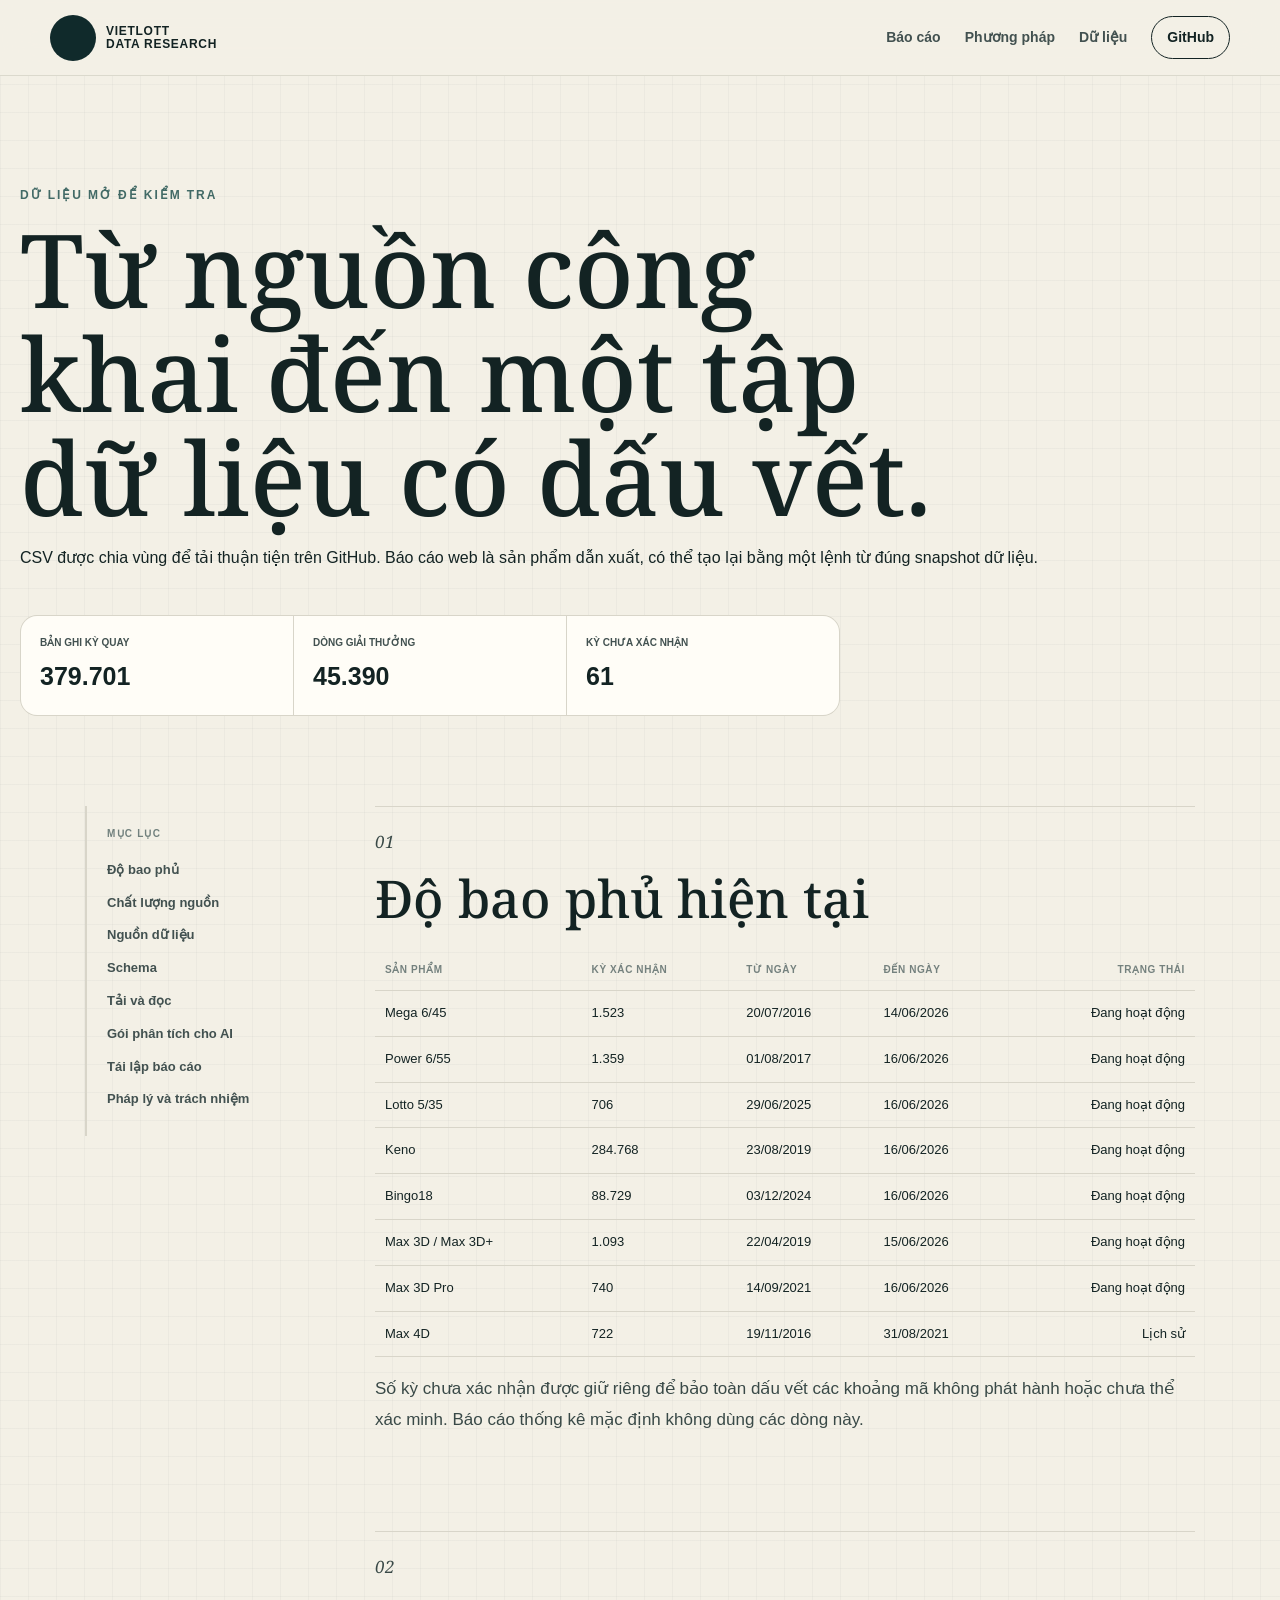
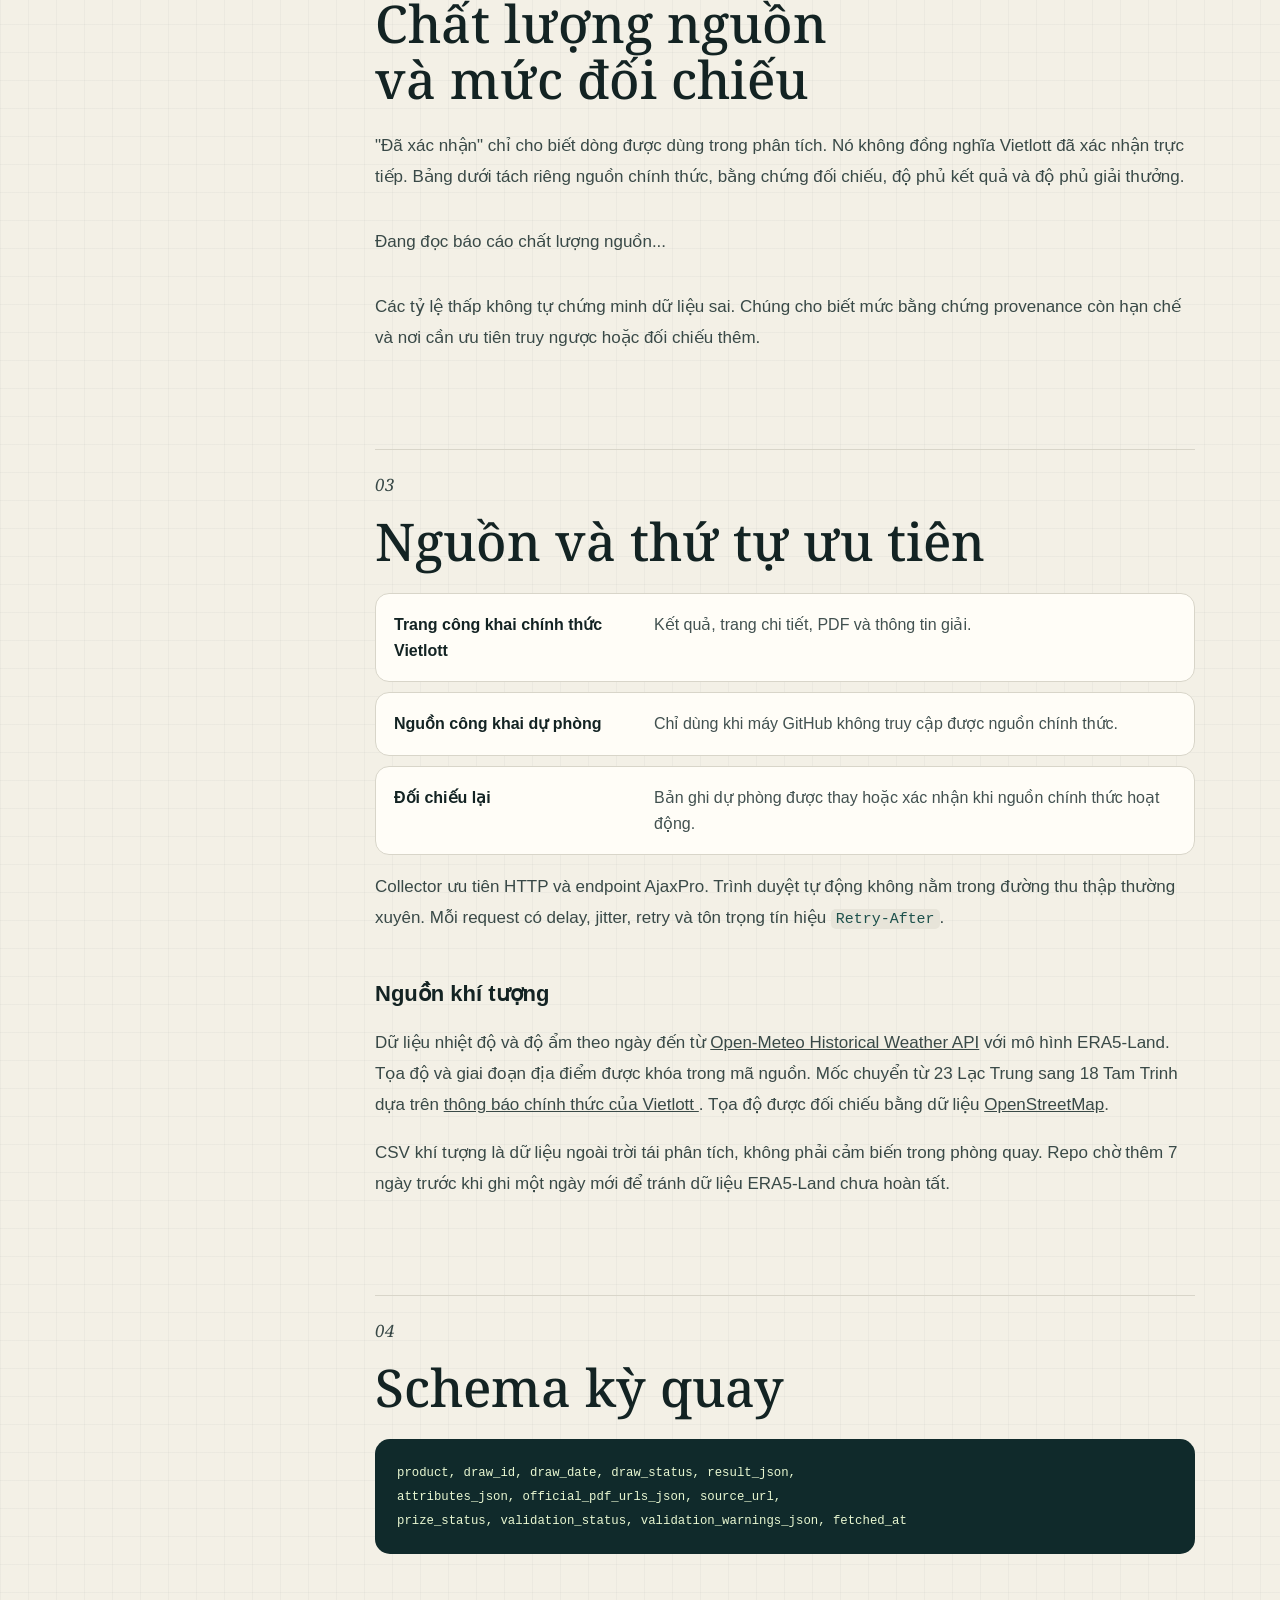
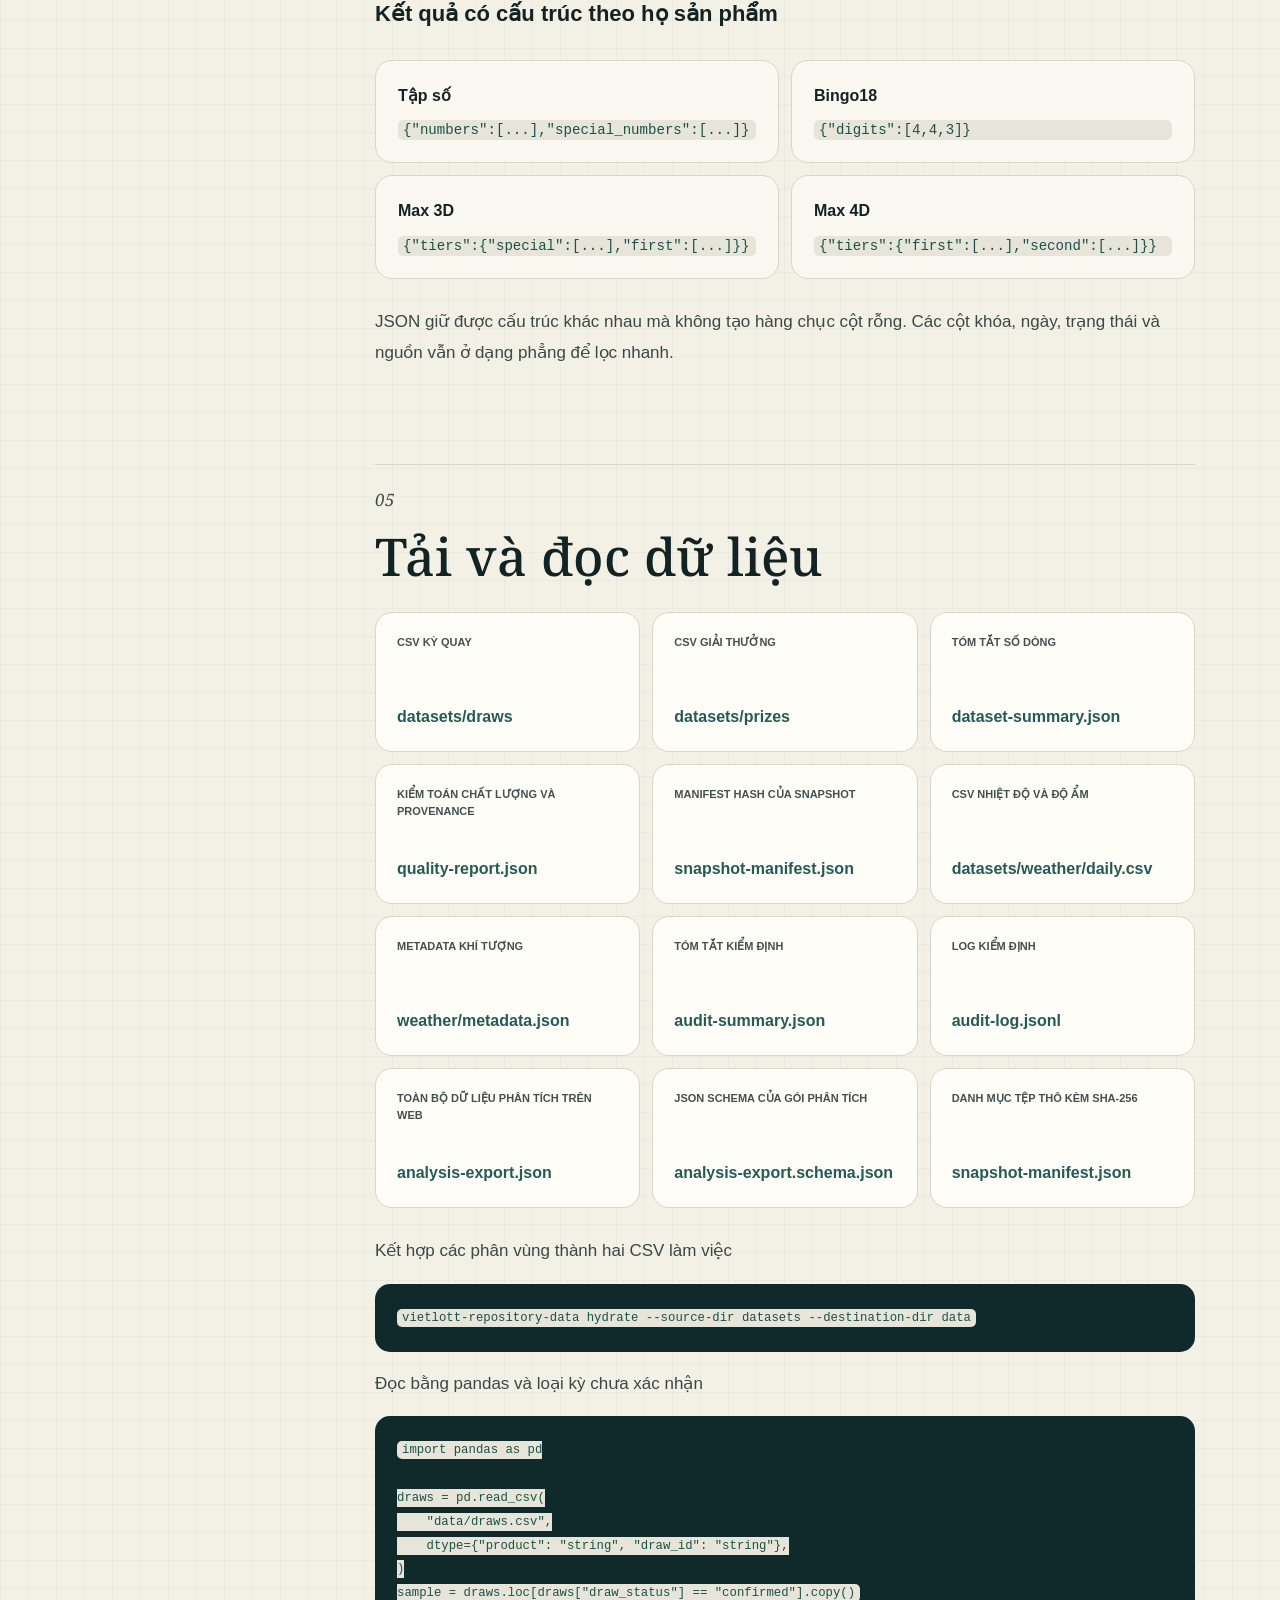
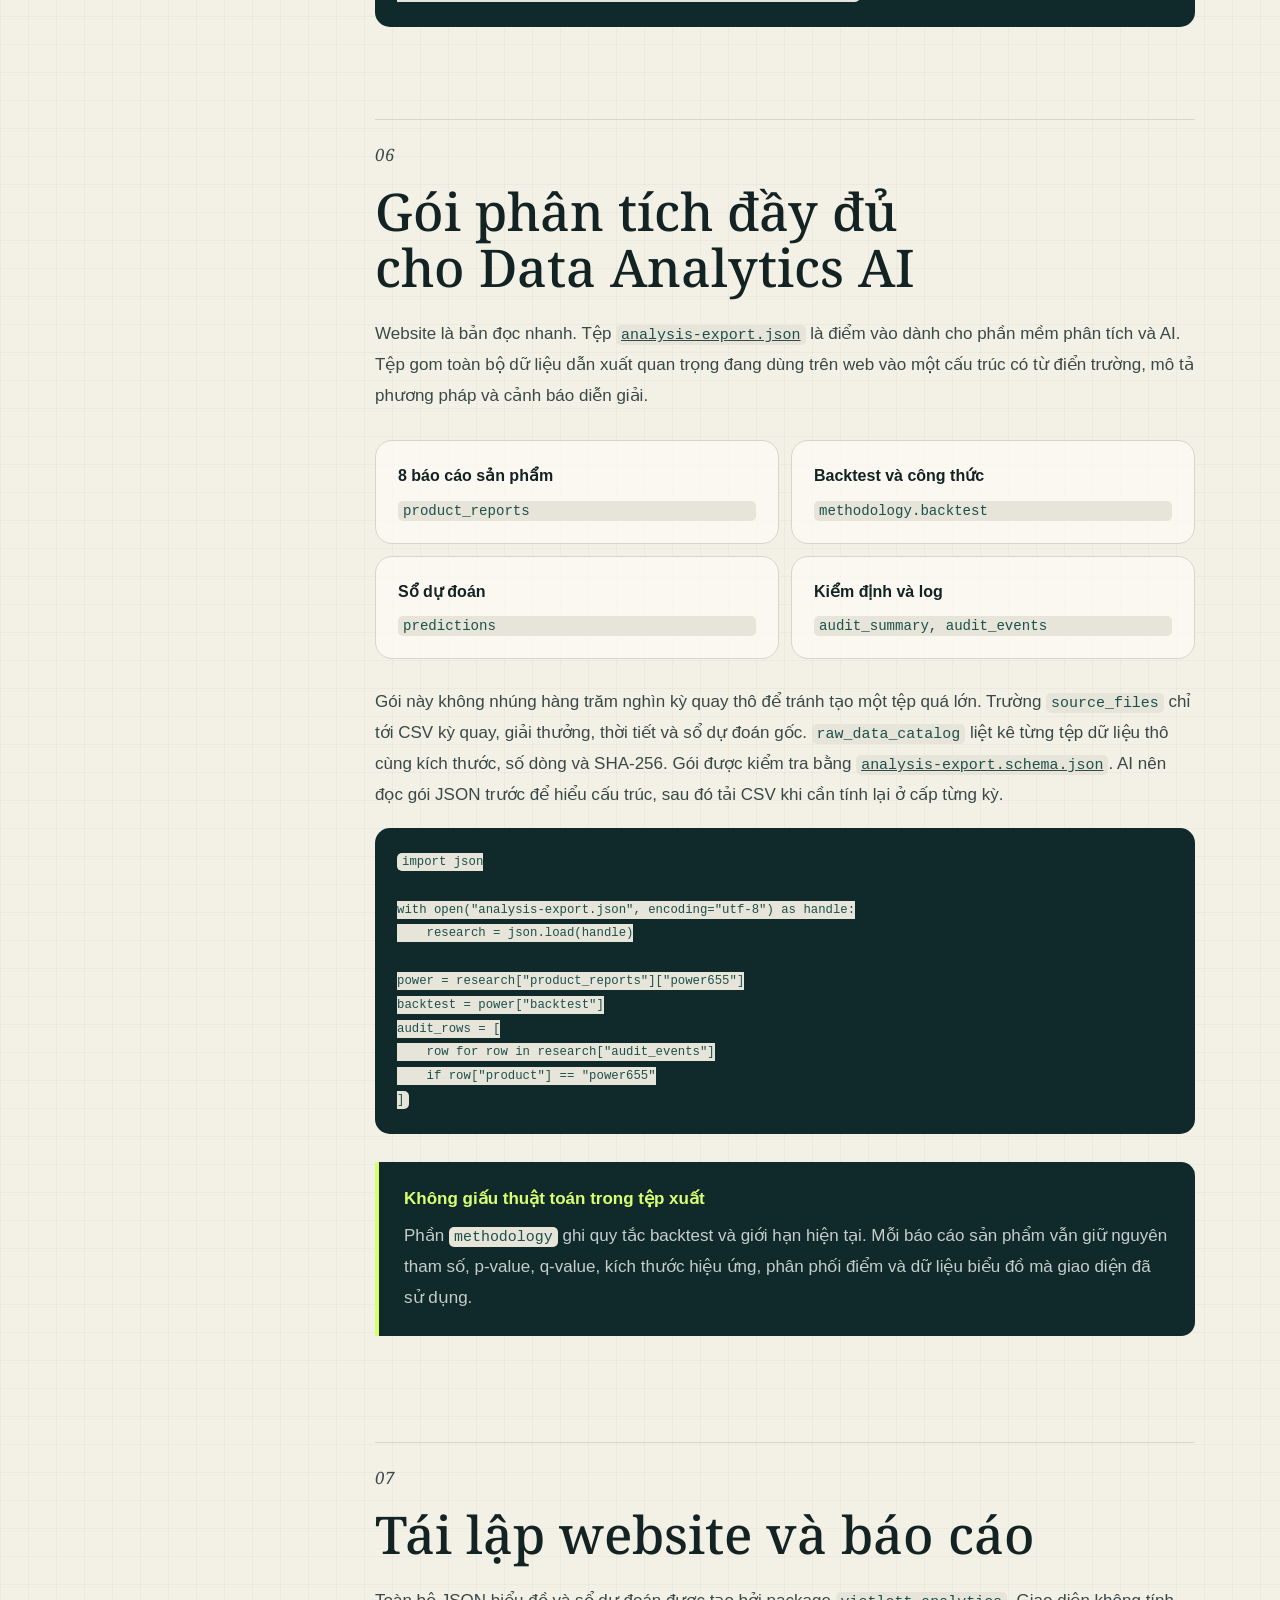
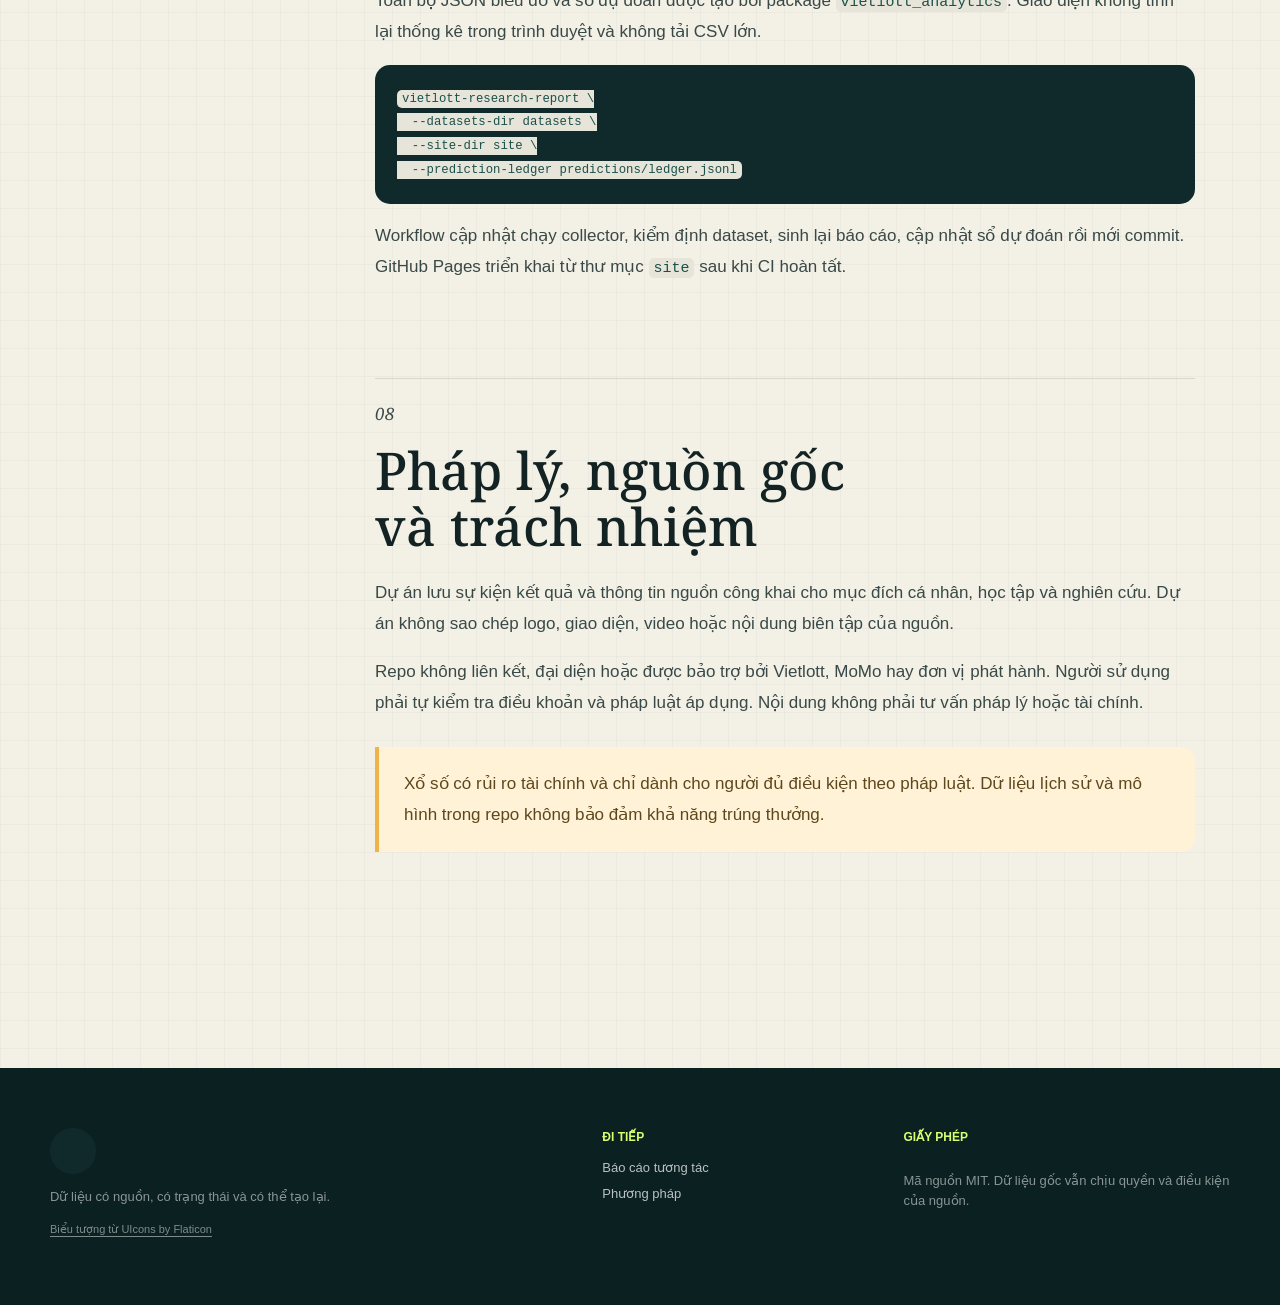
==== commit 008b5a6f: "Cân lại panel dữ liệu giải" ====
--- a/site/du-lieu.html
+++ b/site/du-lieu.html
@@ -11,8 +11,8 @@
   <link rel="preconnect" href="https://fonts.gstatic.com" crossorigin>
   <link rel="stylesheet" href="https://fonts.googleapis.com/css2?family=Noto+Serif:ital,wght@0,400;0,500;1,400;1,500&amp;display=swap">
   <link rel="stylesheet" href="https://cdn-uicons.flaticon.com/3.0.0/uicons-regular-rounded/css/uicons-regular-rounded.css">
-  <link rel="stylesheet" href="assets/styles.css?v=20260615-8">
-  <script src="assets/docs.js?v=20260614-2" defer></script>
+  <link rel="stylesheet" href="assets/styles.css?v=20260617-1">
+  <script src="assets/docs.js?v=20260615-1" defer></script>
 </head>
 <body>
   <a class="skip-link" href="#main">Bỏ qua điều hướng</a>
@@ -48,6 +48,7 @@
       <aside class="document-toc">
         <strong>Mục lục</strong>
         <a href="#bao-phu">Độ bao phủ</a>
+        <a href="#chat-luong-nguon">Chất lượng nguồn</a>
         <a href="#nguon">Nguồn dữ liệu</a>
         <a href="#schema">Schema</a>
         <a href="#tai">Tải và đọc</a>
@@ -69,8 +70,25 @@
           </p>
         </section>
 
+        <section id="chat-luong-nguon">
+          <p class="article-index">02</p>
+          <h2>Chất lượng nguồn và mức đối chiếu</h2>
+          <p>
+            "Đã xác nhận" chỉ cho biết dòng được dùng trong phân tích. Nó không đồng nghĩa
+            Vietlott đã xác nhận trực tiếp. Bảng dưới tách riêng nguồn chính thức, bằng chứng
+            đối chiếu, độ phủ kết quả và độ phủ giải thưởng.
+          </p>
+          <div id="source-quality-table" class="table-wrap">
+            <p>Đang đọc báo cáo chất lượng nguồn...</p>
+          </div>
+          <p>
+            Các tỷ lệ thấp không tự chứng minh dữ liệu sai. Chúng cho biết mức bằng chứng
+            provenance còn hạn chế và nơi cần ưu tiên truy ngược hoặc đối chiếu thêm.
+          </p>
+        </section>
+
         <section id="nguon">
-          <p class="article-index">02</p>
+          <p class="article-index">03</p>
           <h2>Nguồn và thứ tự ưu tiên</h2>
           <ol class="source-order">
             <li><strong>Trang công khai chính thức Vietlott</strong><span>Kết quả, trang chi tiết, PDF và thông tin giải.</span></li>
@@ -102,7 +120,7 @@
         </section>
 
         <section id="schema">
-          <p class="article-index">03</p>
+          <p class="article-index">04</p>
           <h2>Schema kỳ quay</h2>
           <div class="code-block">
             <code>product, draw_id, draw_date, draw_status, result_json,<br>
@@ -123,7 +141,7 @@
         </section>
 
         <section id="tai">
-          <p class="article-index">04</p>
+          <p class="article-index">05</p>
           <h2>Tải và đọc dữ liệu</h2>
           <div class="download-grid">
             <a href="https://github.com/NhanAZ/vietlott-data-research/tree/main/datasets/draws">
@@ -133,7 +151,13 @@
               <span>CSV giải thưởng</span><strong>datasets/prizes</strong>
             </a>
             <a href="https://github.com/NhanAZ/vietlott-data-research/blob/main/datasets/metadata/dataset-summary.json">
-              <span>Manifest kiểm toán</span><strong>dataset-summary.json</strong>
+              <span>Tóm tắt số dòng</span><strong>dataset-summary.json</strong>
+            </a>
+            <a href="https://github.com/NhanAZ/vietlott-data-research/blob/main/datasets/metadata/quality-report.json">
+              <span>Kiểm toán chất lượng và provenance</span><strong>quality-report.json</strong>
+            </a>
+            <a href="https://github.com/NhanAZ/vietlott-data-research/blob/main/datasets/metadata/snapshot-manifest.json">
+              <span>Manifest hash của snapshot</span><strong>snapshot-manifest.json</strong>
             </a>
             <a href="https://github.com/NhanAZ/vietlott-data-research/blob/main/datasets/weather/daily.csv">
               <span>CSV nhiệt độ và độ ẩm</span><strong>datasets/weather/daily.csv</strong>
@@ -149,6 +173,12 @@
             </a>
             <a href="data/analysis-export.json">
               <span>Toàn bộ dữ liệu phân tích trên web</span><strong>analysis-export.json</strong>
+            </a>
+            <a href="data/analysis-export.schema.json">
+              <span>JSON Schema của gói phân tích</span><strong>analysis-export.schema.json</strong>
+            </a>
+            <a href="data/snapshot-manifest.json">
+              <span>Danh mục tệp thô kèm SHA-256</span><strong>snapshot-manifest.json</strong>
             </a>
           </div>
           <p>Kết hợp các phân vùng thành hai CSV làm việc</p>
@@ -164,7 +194,7 @@
         </section>
 
         <section id="xuat-ai">
-          <p class="article-index">05</p>
+          <p class="article-index">06</p>
           <h2>Gói phân tích đầy đủ cho Data Analytics AI</h2>
           <p>
             Website là bản đọc nhanh. Tệp
@@ -182,7 +212,10 @@
           <p>
             Gói này không nhúng hàng trăm nghìn kỳ quay thô để tránh tạo một tệp quá
             lớn. Trường <code>source_files</code> chỉ tới CSV kỳ quay, giải thưởng,
-            thời tiết và sổ dự đoán gốc. AI nên đọc gói JSON trước để hiểu cấu trúc,
+            thời tiết và sổ dự đoán gốc. <code>raw_data_catalog</code> liệt kê từng tệp
+            dữ liệu thô cùng kích thước, số dòng và SHA-256. Gói được kiểm tra bằng
+            <a href="data/analysis-export.schema.json"><code>analysis-export.schema.json</code></a>.
+            AI nên đọc gói JSON trước để hiểu cấu trúc,
             sau đó tải CSV khi cần tính lại ở cấp từng kỳ.
           </p>
           <pre><code>import json
@@ -205,7 +238,7 @@
         </section>
 
         <section id="tai-lap">
-          <p class="article-index">06</p>
+          <p class="article-index">07</p>
           <h2>Tái lập website và báo cáo</h2>
           <p>
             Toàn bộ JSON biểu đồ và sổ dự đoán được tạo bởi package
@@ -224,7 +257,7 @@
         </section>
 
         <section id="phap-ly">
-          <p class="article-index">07</p>
+          <p class="article-index">08</p>
           <h2>Pháp lý, nguồn gốc và trách nhiệm</h2>
           <p>
             Dự án lưu sự kiện kết quả và thông tin nguồn công khai cho mục đích cá
--- a/site/assets/styles.css
+++ b/site/assets/styles.css
@@ -497,6 +497,31 @@
   color: rgb(255 255 255 / 76%);
 }
 
+.backtest-method-revision {
+  display: grid;
+  grid-column: 1 / -1;
+  grid-template-columns: minmax(220px, 0.8fr) minmax(0, 1.2fr);
+  gap: 20px;
+  align-items: center;
+  padding: 14px 16px;
+  border: 1px solid rgb(207 255 77 / 30%);
+  border-radius: 14px;
+  background: rgb(207 255 77 / 8%);
+}
+
+.stance-verdict .backtest-method-revision strong {
+  color: var(--acid);
+  font-size: 13px;
+  line-height: 1.35;
+  letter-spacing: 0;
+}
+
+.backtest-method-revision span {
+  color: rgb(255 255 255 / 72%);
+  font-size: 12px;
+  line-height: 1.5;
+}
+
 .backtest-overview-details {
   grid-column: 1 / -1;
   border-top: 1px solid rgb(255 255 255 / 16%);
@@ -865,6 +890,21 @@
   color: #9d3c2b;
 }
 
+.audit-status-pill.statistically_notable {
+  background: rgb(239 179 76 / 18%);
+  color: #8a5b12;
+}
+
+.audit-status-pill.practically_large {
+  background: rgb(83 189 184 / 18%);
+  color: #236d69;
+}
+
+.audit-status-pill.both {
+  background: rgb(237 118 95 / 18%);
+  color: #9d3c2b;
+}
+
 .audit-status-pill.skipped {
   background: #ebe3d2;
   color: #756751;
@@ -885,6 +925,21 @@
   border-left-color: var(--coral);
 }
 
+.audit-signal-card.statistically_notable,
+.audit-product-card.statistically_notable {
+  border-left-color: var(--amber);
+}
+
+.audit-signal-card.practically_large,
+.audit-product-card.practically_large {
+  border-left-color: var(--aqua);
+}
+
+.audit-signal-card.both,
+.audit-product-card.both {
+  border-left-color: var(--coral);
+}
+
 .audit-signal-card.pass,
 .audit-product-card.pass {
   border-left-color: #9ab7a5;
@@ -898,6 +953,40 @@
 .audit-signal-card p {
   margin: 8px 0 0;
   color: var(--ink-soft);
+}
+
+.threshold-sensitivity-grid {
+  display: grid;
+  grid-template-columns: repeat(4, minmax(0, 1fr));
+  gap: 8px;
+  margin: 14px 0 0;
+}
+
+.threshold-sensitivity-grid div {
+  padding: 10px;
+  border: 1px solid var(--line);
+  border-radius: 12px;
+  background: rgb(255 253 247 / 74%);
+}
+
+.threshold-sensitivity-grid dt {
+  color: #55716d;
+  font-size: 11px;
+  font-weight: 900;
+}
+
+.threshold-sensitivity-grid dd {
+  margin: 4px 0 0;
+  color: var(--forest);
+  font-size: 20px;
+  font-weight: 900;
+}
+
+.threshold-sensitivity-grid small {
+  display: block;
+  margin-top: 2px;
+  color: var(--ink-soft);
+  font-size: 11px;
 }
 
 .audit-log-products {
@@ -1139,7 +1228,7 @@
 
 .metric-grid {
   display: grid;
-  grid-template-columns: repeat(5, 1fr);
+  grid-template-columns: repeat(auto-fit, minmax(240px, 1fr));
   gap: 12px;
 }
 
@@ -1685,6 +1774,18 @@
   border-left-color: var(--coral);
 }
 
+.audit-test-row.statistically_notable {
+  border-left-color: var(--amber);
+}
+
+.audit-test-row.practically_large {
+  border-left-color: var(--aqua);
+}
+
+.audit-test-row.both {
+  border-left-color: var(--coral);
+}
+
 .audit-test-row.skipped {
   border-left-color: #b9b3a5;
 }
@@ -1735,6 +1836,203 @@
   font-weight: 900;
 }
 
+.position-residual-panel {
+  margin-top: 18px;
+  padding: 24px;
+  border: 1px solid var(--line);
+  border-radius: 22px;
+  background: rgb(255 253 247 / 72%);
+}
+
+.position-residual-heading {
+  display: flex;
+  gap: 30px;
+  align-items: end;
+  justify-content: space-between;
+}
+
+.position-residual-heading > div {
+  display: grid;
+  gap: 6px;
+}
+
+.position-residual-heading span {
+  color: var(--teal);
+  font-size: 11px;
+  font-weight: 850;
+  letter-spacing: 0.12em;
+  text-transform: uppercase;
+}
+
+.position-residual-heading strong {
+  font-size: 22px;
+}
+
+.position-residual-heading p {
+  max-width: 560px;
+  margin: 0;
+  color: var(--muted);
+  font-size: 12px;
+}
+
+.position-residual-scroll {
+  margin-top: 20px;
+  overflow-x: auto;
+}
+
+.position-residual-grid {
+  display: grid;
+  gap: 8px;
+  min-width: 720px;
+}
+
+.position-residual-row {
+  display: grid;
+  grid-template-columns: 72px repeat(10, minmax(52px, 1fr));
+  gap: 6px;
+  align-items: stretch;
+}
+
+.position-residual-row > span {
+  align-self: center;
+  color: var(--muted);
+  font-size: 11px;
+  font-weight: 800;
+}
+
+.position-residual-row > div {
+  display: grid;
+  gap: 3px;
+  min-height: 58px;
+  place-content: center;
+  border: 1px solid rgb(10 46 47 / 9%);
+  border-radius: 10px;
+  text-align: center;
+}
+
+.position-residual-row b {
+  font-size: 11px;
+}
+
+.position-residual-row strong {
+  font-size: 14px;
+}
+
+.position-residual-panel > small {
+  display: block;
+  margin-top: 14px;
+  color: var(--muted);
+}
+
+.position-tier-panel {
+  margin-top: 18px;
+  padding-top: 16px;
+  border-top: 1px solid rgb(10 46 47 / 10%);
+}
+
+.position-tier-heading {
+  display: grid;
+  grid-template-columns: minmax(0, 0.85fr) minmax(0, 1.15fr);
+  gap: 16px;
+  align-items: start;
+}
+
+.position-tier-heading span,
+.position-result-types span,
+.position-tier-grid span {
+  color: var(--muted);
+  font-size: 11px;
+  text-transform: uppercase;
+  letter-spacing: 0.08em;
+}
+
+.position-tier-heading strong {
+  display: block;
+  margin-top: 4px;
+  font-size: 18px;
+}
+
+.position-tier-heading p {
+  margin: 0;
+  color: var(--ink-soft);
+  font-size: 12px;
+  line-height: 1.6;
+}
+
+.position-result-types,
+.position-tier-grid {
+  display: grid;
+  gap: 10px;
+  margin-top: 12px;
+}
+
+.position-result-types {
+  grid-template-columns: repeat(2, minmax(0, 1fr));
+}
+
+.position-result-types article,
+.position-tier-grid article {
+  padding: 12px;
+  border-radius: 12px;
+  background: #ffffff;
+}
+
+.position-result-types article {
+  border-left: 4px solid #b9c8c0;
+}
+
+.position-result-types article.excluded {
+  border-left-color: #b7944f;
+  background: #fbf6ea;
+}
+
+.position-result-types strong,
+.position-tier-grid strong {
+  display: block;
+  margin-top: 6px;
+  font-size: 18px;
+}
+
+.position-result-types small {
+  display: block;
+  margin-top: 6px;
+  color: var(--ink-soft);
+  line-height: 1.5;
+}
+
+.position-tier-grid {
+  grid-template-columns: repeat(2, minmax(0, 1fr));
+}
+
+.position-tier-grid dl {
+  display: grid;
+  grid-template-columns: repeat(2, minmax(0, 1fr));
+  gap: 8px;
+  margin: 10px 0 0;
+}
+
+.position-tier-grid dl div {
+  min-height: 56px;
+  padding: 8px;
+  border-radius: 10px;
+  background: #f5f1e8;
+}
+
+.position-tier-grid dt,
+.position-tier-grid dd {
+  margin: 0;
+}
+
+.position-tier-grid dt {
+  color: var(--muted);
+  font-size: 11px;
+}
+
+.position-tier-grid dd {
+  margin-top: 4px;
+  font-weight: 800;
+}
+
 .audit-family-list {
   display: grid;
   grid-template-columns: repeat(2, 1fr);
@@ -1758,6 +2056,110 @@
   color: var(--ink-soft);
 }
 
+.audit-dependency-panel {
+  margin-top: 16px;
+  padding: 14px;
+  border: 1px solid rgb(10 46 47 / 10%);
+  border-radius: 14px;
+  background: #fbfaf6;
+}
+
+.audit-dependency-heading {
+  display: grid;
+  grid-template-columns: minmax(0, 0.8fr) minmax(0, 1.2fr);
+  gap: 16px;
+  align-items: start;
+}
+
+.audit-dependency-heading span,
+.audit-dependency-grid span,
+.audit-dependency-pairs span,
+.audit-dependency-pairs small {
+  color: var(--muted);
+  font-size: 11px;
+  text-transform: uppercase;
+  letter-spacing: 0.08em;
+}
+
+.audit-dependency-heading strong {
+  display: block;
+  margin-top: 4px;
+  font-size: 18px;
+}
+
+.audit-dependency-heading p {
+  margin: 0;
+  color: var(--ink-soft);
+  font-size: 12px;
+  line-height: 1.6;
+}
+
+.audit-dependency-grid {
+  display: grid;
+  grid-template-columns: repeat(3, minmax(0, 1fr));
+  gap: 8px;
+  margin-top: 12px;
+}
+
+.audit-dependency-grid article {
+  min-height: 72px;
+  padding: 10px;
+  border-radius: 12px;
+  background: #f1ede2;
+}
+
+.audit-dependency-grid strong {
+  display: block;
+  margin-top: 6px;
+  font-size: 22px;
+}
+
+.audit-dependency-grid .high {
+  background: #f7dfd6;
+}
+
+.audit-dependency-grid .medium {
+  background: #efe6d1;
+}
+
+.audit-dependency-grid .low {
+  background: #e5eee7;
+}
+
+.audit-dependency-pairs {
+  display: grid;
+  gap: 8px;
+  margin-top: 12px;
+}
+
+.audit-dependency-pairs article {
+  display: grid;
+  gap: 5px;
+  padding: 10px;
+  border-left: 4px solid #a9b8b1;
+  border-radius: 12px;
+  background: #ffffff;
+}
+
+.audit-dependency-pairs article.high {
+  border-left-color: #ba624a;
+}
+
+.audit-dependency-pairs article.medium {
+  border-left-color: #b7944f;
+}
+
+.audit-dependency-pairs strong {
+  font-size: 13px;
+}
+
+.audit-dependency-pairs p {
+  margin: 0;
+  color: var(--ink-soft);
+  font-size: 12px;
+  line-height: 1.5;
+}
+
 .method-note {
   margin: 20px 0 0;
   color: #687572;
@@ -1768,6 +2170,10 @@
   display: grid;
   grid-template-columns: repeat(2, minmax(0, 1fr));
   gap: 18px;
+}
+
+.backtest-prize-grid {
+  align-items: start;
 }
 
 .number-map-layout {
@@ -2379,6 +2785,13 @@
   font-size: 11px;
 }
 
+.prediction-ledger-integrity {
+  margin: -10px 0 20px;
+  color: rgb(255 255 255 / 48%);
+  font: 11px/1.5 ui-monospace, Consolas, monospace;
+  overflow-wrap: anywhere;
+}
+
 .prediction-grid {
   display: grid;
   grid-template-columns: repeat(4, 1fr);
@@ -2488,10 +2901,22 @@
   background: rgb(255 255 255 / 12%);
 }
 
-.prediction-product-metrics > div {
+.prediction-product-metric {
   min-width: 0;
   padding: 16px;
+  border: 0;
   background: #173635;
+  color: inherit;
+  cursor: pointer;
+  font: inherit;
+  text-align: left;
+}
+
+.prediction-product-metric:hover,
+.prediction-product-metric:focus-visible {
+  background: #1c4240;
+  outline: 2px solid rgb(212 255 91 / 54%);
+  outline-offset: -2px;
 }
 
 .prediction-product-metrics span,
@@ -2546,17 +2971,62 @@
   margin-top: 22px;
 }
 
+.prediction-latest-panel {
+  overflow: hidden;
+  border: 1px solid rgb(255 255 255 / 12%);
+  border-radius: 16px;
+  background: rgb(255 255 255 / 5%);
+}
+
 .prediction-comparison-heading {
   display: flex;
+  min-height: 58px;
+  gap: 12px;
   align-items: center;
   justify-content: space-between;
+  padding: 14px 17px;
   color: rgb(255 255 255 / 52%);
+  cursor: pointer;
   font-size: 11px;
+  list-style: none;
   text-transform: uppercase;
 }
 
+.prediction-comparison-heading::-webkit-details-marker {
+  display: none;
+}
+
 .prediction-comparison-heading strong {
+  margin-left: auto;
   color: var(--paper);
+}
+
+.prediction-comparison-heading::after {
+  content: "+";
+  display: grid;
+  width: 24px;
+  height: 24px;
+  flex: 0 0 auto;
+  place-items: center;
+  border: 1px solid rgb(255 255 255 / 15%);
+  border-radius: 999px;
+  color: var(--acid);
+  font-size: 14px;
+  font-weight: 900;
+}
+
+.prediction-latest-panel[open] .prediction-comparison-heading::after {
+  content: "-";
+}
+
+.prediction-latest-list {
+  display: grid;
+  gap: 10px;
+  padding: 0 14px 14px;
+}
+
+.prediction-latest-panel:not([open]) > .prediction-latest-list {
+  display: none;
 }
 
 .prediction-evaluation {
@@ -2577,6 +3047,10 @@
 
 .prediction-evaluation.status-wrong {
   border-left-color: #71827f;
+}
+
+.prediction-evaluation.status-pending {
+  border-left-color: #9cb0ad;
 }
 
 .prediction-evaluation > header,
@@ -2617,6 +3091,11 @@
   color: rgb(255 255 255 / 65%);
 }
 
+.prediction-status.status-pending {
+  background: rgb(255 255 255 / 14%);
+  color: var(--paper);
+}
+
 .prediction-versus {
   display: grid;
   grid-template-columns: minmax(0, 1fr) auto minmax(0, 1fr);
@@ -2686,6 +3165,16 @@
 .evaluation-sequence span.matched {
   background: var(--acid);
   color: var(--forest);
+}
+
+.prediction-pending-result {
+  min-height: 44px;
+  padding: 12px 13px;
+  border: 1px dashed rgb(255 255 255 / 18%);
+  border-radius: 11px;
+  color: rgb(255 255 255 / 58%);
+  font-size: 12px;
+  line-height: 1.5;
 }
 
 .prediction-evaluation > footer {
@@ -2747,36 +3236,73 @@
 
 .archive-summary {
   display: grid;
-  grid-template-columns: repeat(4, 1fr);
+  gap: 18px;
+  margin-top: 26px;
+  padding: 24px;
+  overflow: visible;
+  border: 1px solid rgb(255 255 255 / 14%);
+  border-radius: 22px;
+  background: rgb(3 25 26 / 42%);
+}
+
+.archive-summary .archive-summary-heading {
+  min-height: auto;
+  padding: 0;
+  background: transparent;
+}
+
+.archive-summary-groups {
+  display: grid;
+  gap: 14px;
+  background: transparent;
+}
+
+.archive-metric-grid {
+  display: grid;
   gap: 1px;
-  margin-top: 18px;
   overflow: hidden;
   border-radius: 16px;
   background: rgb(255 255 255 / 12%);
 }
 
-.archive-summary > * {
-  min-height: 105px;
-  padding: 19px;
+.archive-overview-grid {
+  grid-template-columns: repeat(7, minmax(0, 1fr));
+}
+
+.archive-metric {
+  min-width: 0;
+  min-height: 108px;
+  padding: 16px;
+  border: 0;
   background: #173635;
-}
-
-.archive-summary .archive-summary-heading {
-  min-height: auto;
-  grid-column: 1 / -1;
-  padding: 18px 20px;
-  background: #123130;
+  color: inherit;
+  cursor: pointer;
+  font: inherit;
+  text-align: left;
+}
+
+.archive-metric:hover,
+.archive-metric:focus-visible {
+  background: #1c4240;
+  outline: 2px solid rgb(212 255 91 / 54%);
+  outline-offset: -2px;
 }
 
 .archive-summary-heading span {
+  display: block;
   color: var(--acid);
+  font-size: 12px;
+  font-weight: 900;
+  letter-spacing: 0.16em;
+  text-transform: uppercase;
 }
 
 .archive-summary-heading strong {
-  margin-top: 4px;
+  display: block;
+  margin-top: 10px;
   color: var(--paper);
-  font-size: 20px;
-  line-height: 1.25;
+  font-size: 28px;
+  line-height: 1.2;
 }
 
 .archive-summary-heading p {
@@ -2787,7 +3313,7 @@
   line-height: 1.6;
 }
 
-.archive-summary span {
+.archive-metric span {
   display: block;
   color: rgb(255 255 255 / 50%);
   font-size: 10px;
@@ -2795,19 +3321,76 @@
   text-transform: uppercase;
 }
 
-.archive-summary strong {
+.archive-detail-heading span {
+  display: block;
+  color: var(--acid);
+  font-size: 10px;
+  font-weight: 850;
+  text-transform: uppercase;
+}
+
+.archive-detail-heading strong {
+  display: block;
+  margin-top: 4px;
+  color: var(--paper);
+  font-size: 20px;
+  line-height: 1.25;
+}
+
+.archive-metric strong {
   display: block;
   margin-top: 5px;
   color: var(--acid);
   font-size: 26px;
 }
 
+.archive-detail-panel {
+  overflow: hidden;
+  border: 1px solid rgb(255 255 255 / 12%);
+  border-radius: 16px;
+  background: #123130;
+}
+
+.archive-detail-heading {
+  display: flex;
+  gap: 16px;
+  align-items: center;
+  justify-content: space-between;
+  padding: 18px 20px;
+}
+
+.archive-detail-close {
+  flex: 0 0 auto;
+  padding: 9px 12px;
+  border: 1px solid rgb(255 255 255 / 18%);
+  border-radius: 999px;
+  background: rgb(255 255 255 / 8%);
+  color: var(--paper);
+  cursor: pointer;
+  font-weight: 800;
+}
+
+.archive-detail-close:hover,
+.archive-detail-close:focus-visible {
+  border-color: rgb(212 255 91 / 62%);
+  outline: none;
+}
+
+.archive-detail-list {
+  max-height: min(650px, 72vh);
+  overflow: auto;
+  padding: 0 14px 14px;
+}
+
 .archive-summary a {
   display: flex;
   min-height: 62px;
-  grid-column: 1 / -1;
   align-items: center;
   justify-content: center;
+  padding: 19px;
+  border: 1px solid rgb(255 255 255 / 10%);
+  border-radius: 16px;
+  background: #173635;
   color: var(--paper);
   font-weight: 800;
   text-align: center;
@@ -2995,6 +3578,7 @@
   .metric-grid,
   .audit-summary-grid,
   .audit-mini-grid,
+  .threshold-sensitivity-grid,
   .method-steps {
     grid-template-columns: repeat(2, 1fr);
   }
@@ -3002,6 +3586,8 @@
   .audit-conclusion-card,
   .audit-log-lead,
   .audit-log-products,
+  .audit-dependency-heading,
+  .position-tier-heading,
   .audit-test-row {
     grid-template-columns: 1fr;
   }
@@ -3014,12 +3600,12 @@
     grid-template-columns: repeat(10, 1fr);
   }
 
-  .archive-summary {
+  .archive-overview-grid {
     grid-template-columns: repeat(2, 1fr);
   }
 
-  .archive-summary a {
-    grid-column: 1 / -1;
+  .archive-metric {
+    min-height: 96px;
   }
 
   .prediction-product-metrics {
@@ -3086,11 +3672,16 @@
 
   .data-ribbon-inner,
   .metric-grid,
-  .audit-summary-grid,
-  .audit-mini-grid,
-  .audit-family-list,
-  .audit-log-lead,
-  .audit-log-products,
+    .audit-summary-grid,
+    .audit-mini-grid,
+    .audit-family-list,
+    .audit-dependency-heading,
+    .audit-dependency-grid,
+    .position-result-types,
+    .position-tier-grid,
+    .audit-log-lead,
+    .audit-log-products,
+  .threshold-sensitivity-grid,
   .two-column,
   .recent-draws,
   .method-steps,
@@ -3130,6 +3721,10 @@
     grid-template-columns: 1fr;
   }
 
+  .position-tier-grid dl {
+    grid-template-columns: 1fr;
+  }
+
   .project-stance {
     padding-top: 0;
   }
@@ -3137,6 +3732,11 @@
   .stance-verdict {
     grid-template-columns: 1fr;
     gap: 8px;
+  }
+
+  .backtest-method-revision {
+    grid-template-columns: 1fr;
+    gap: 6px;
   }
 
   .product-evidence-heading {
@@ -3257,7 +3857,8 @@
 
   .prediction-warning,
   .prediction-toolbar,
-  .prediction-results-heading {
+  .prediction-results-heading,
+  .position-residual-heading {
     align-items: stretch;
     flex-direction: column;
   }
@@ -3287,16 +3888,14 @@
     text-align: center;
   }
 
+  .archive-overview-grid {
+    grid-template-columns: 1fr;
+  }
+
+  .archive-detail-heading,
   .prediction-evaluation > header {
     align-items: flex-start;
-  }
-
-  .archive-summary {
-    grid-template-columns: 1fr;
-  }
-
-  .archive-summary a {
-    grid-column: auto;
+    flex-direction: column;
   }
 }
 
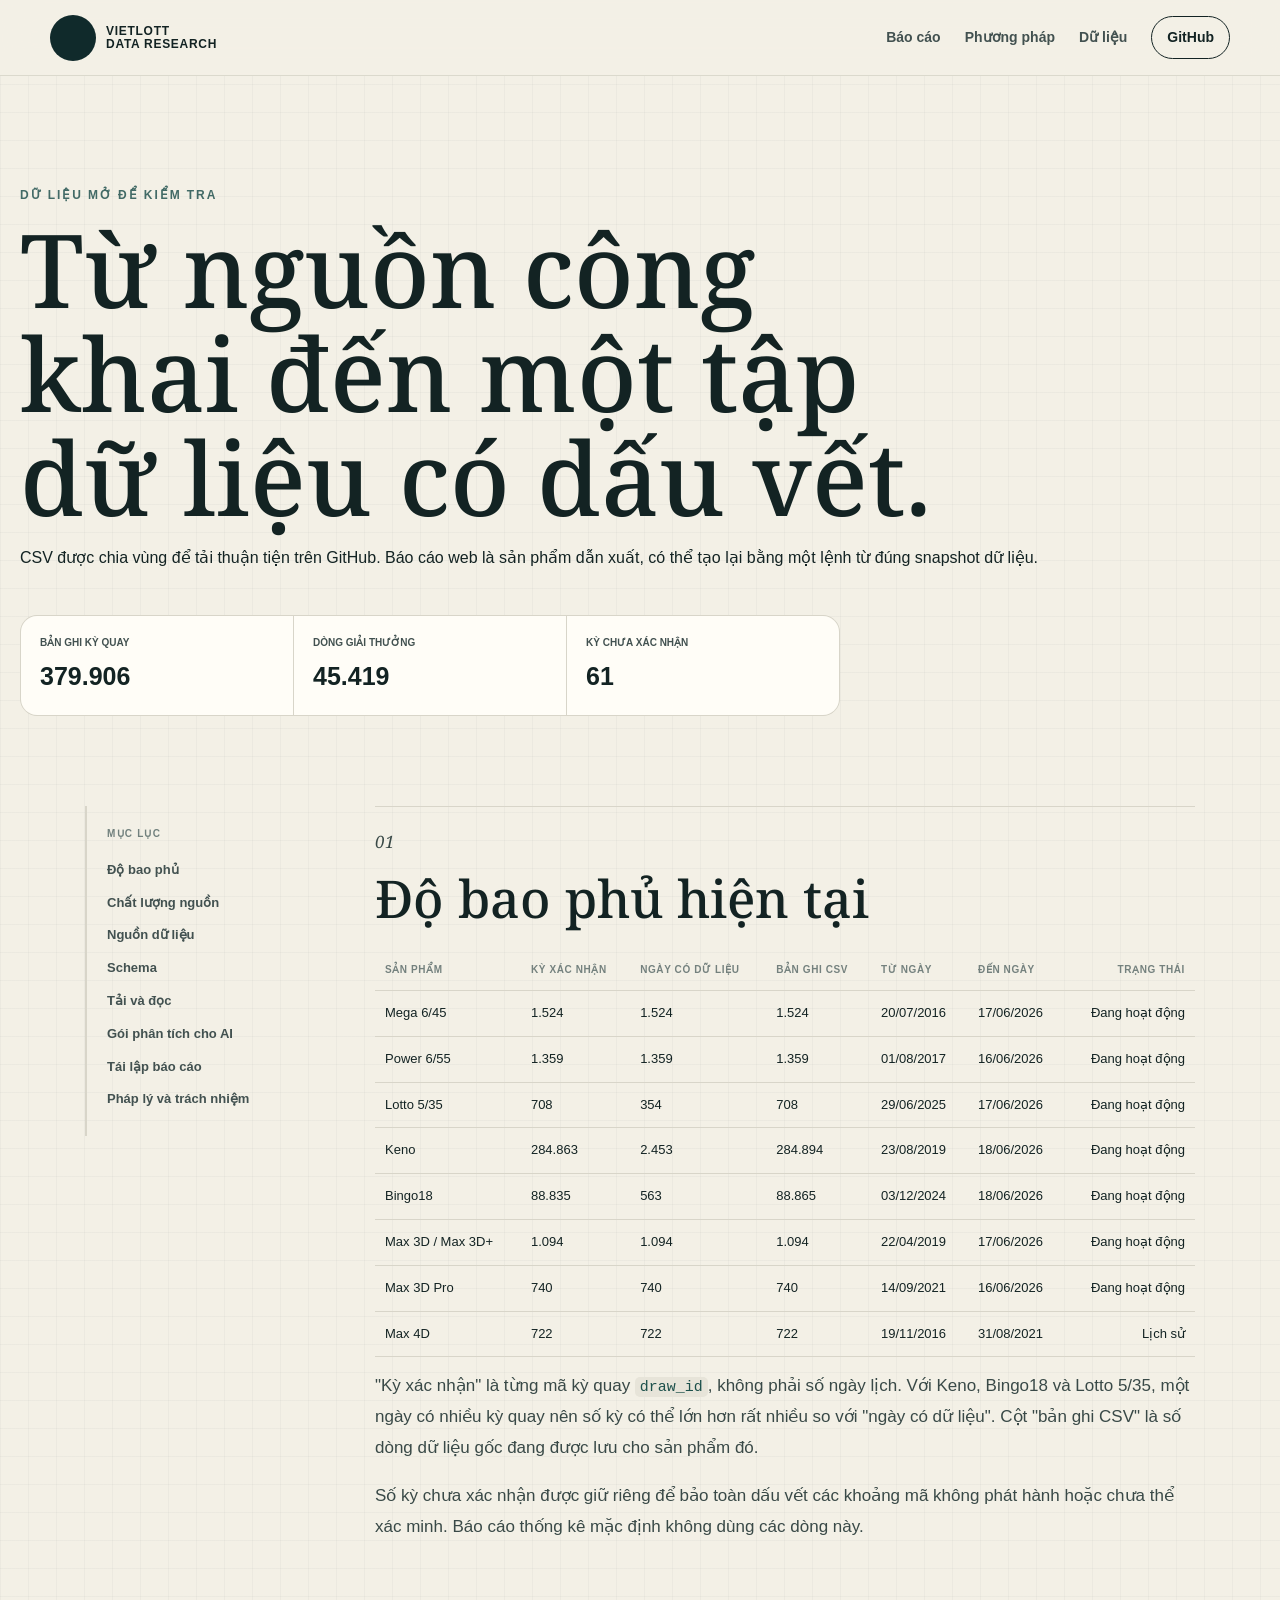
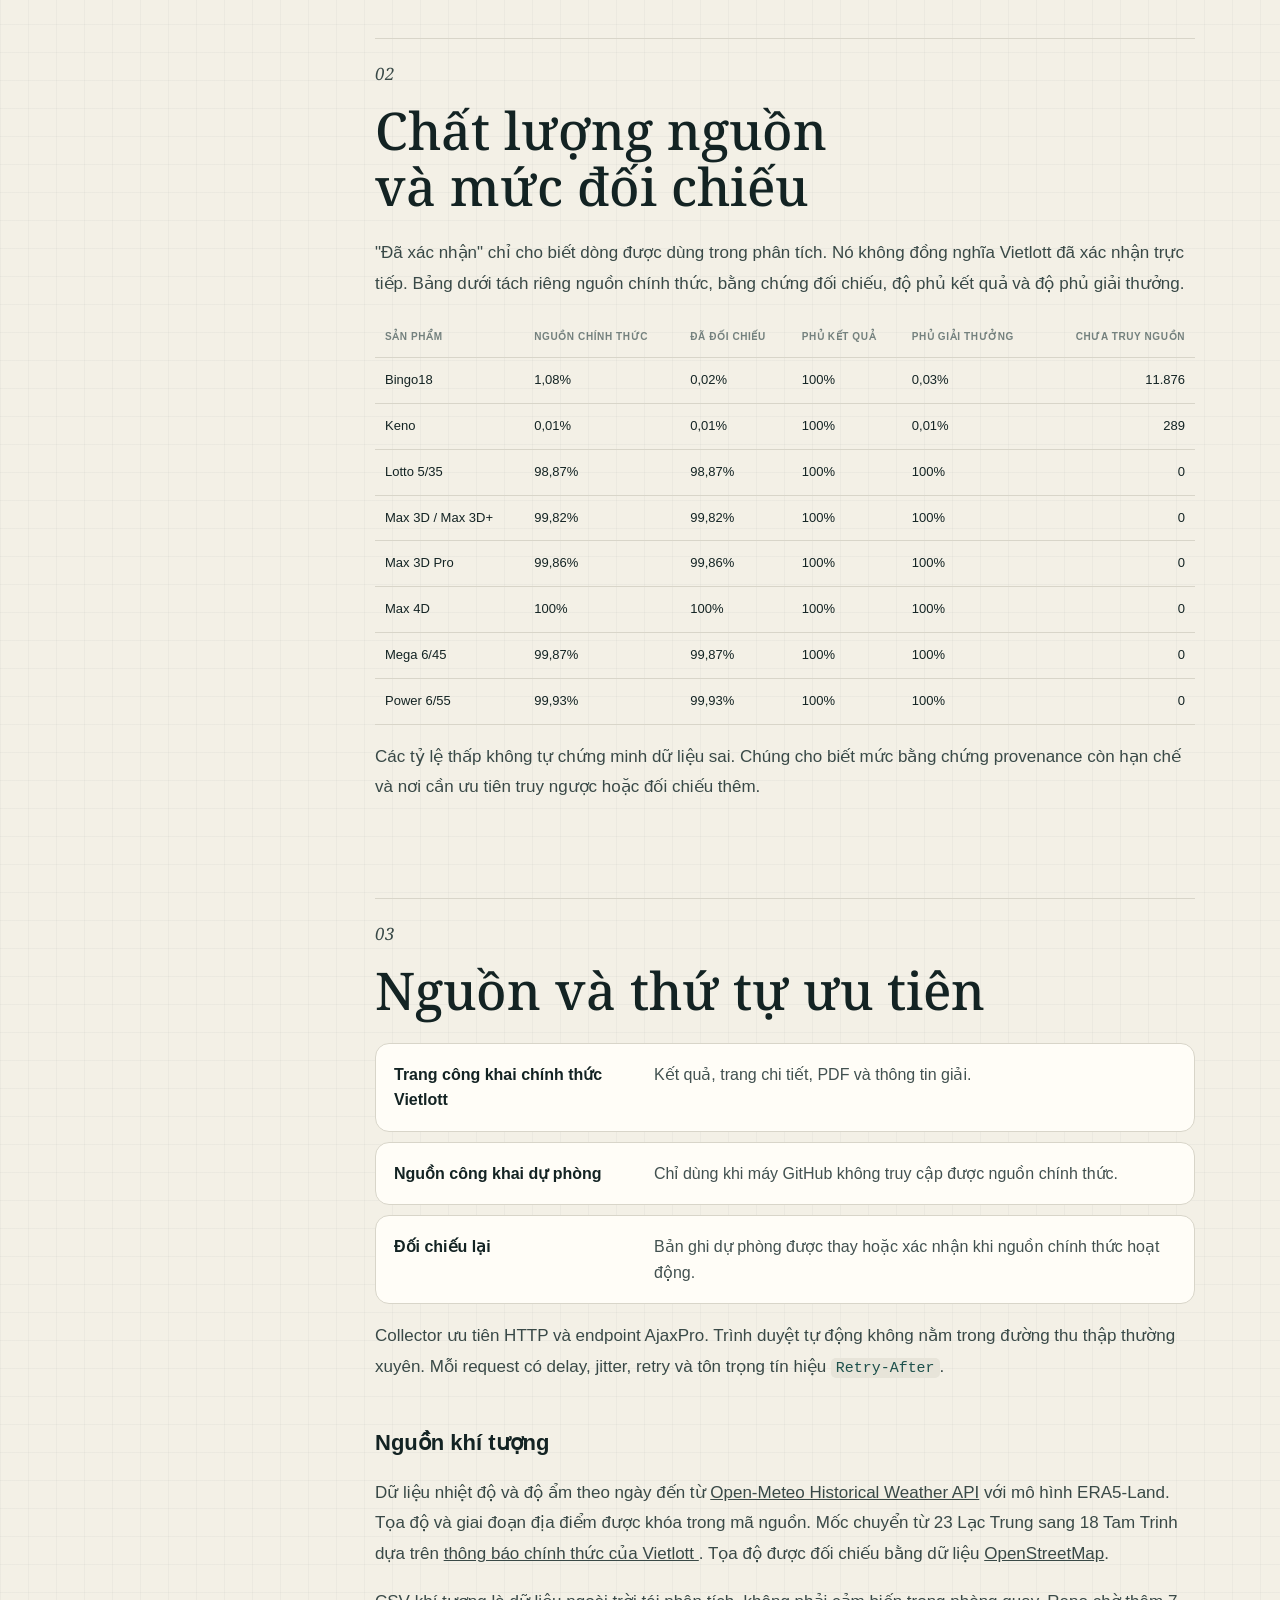
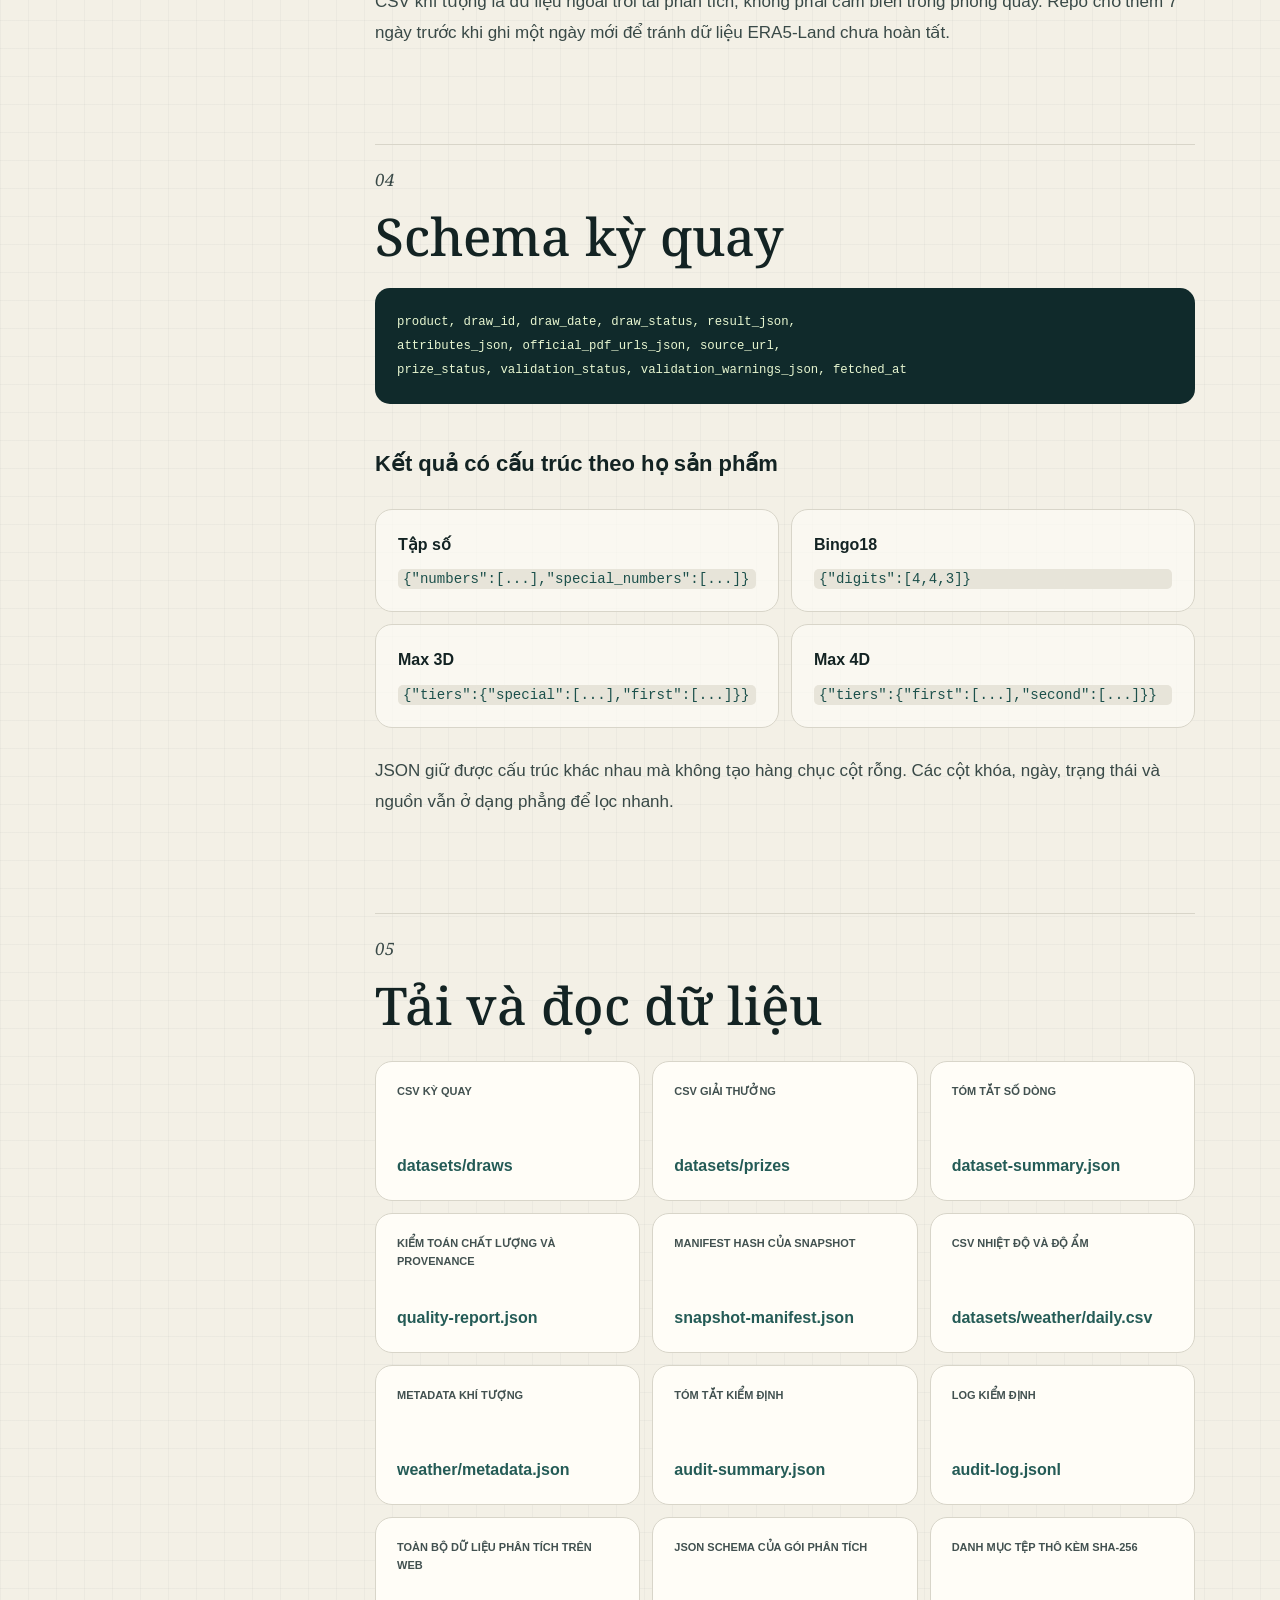
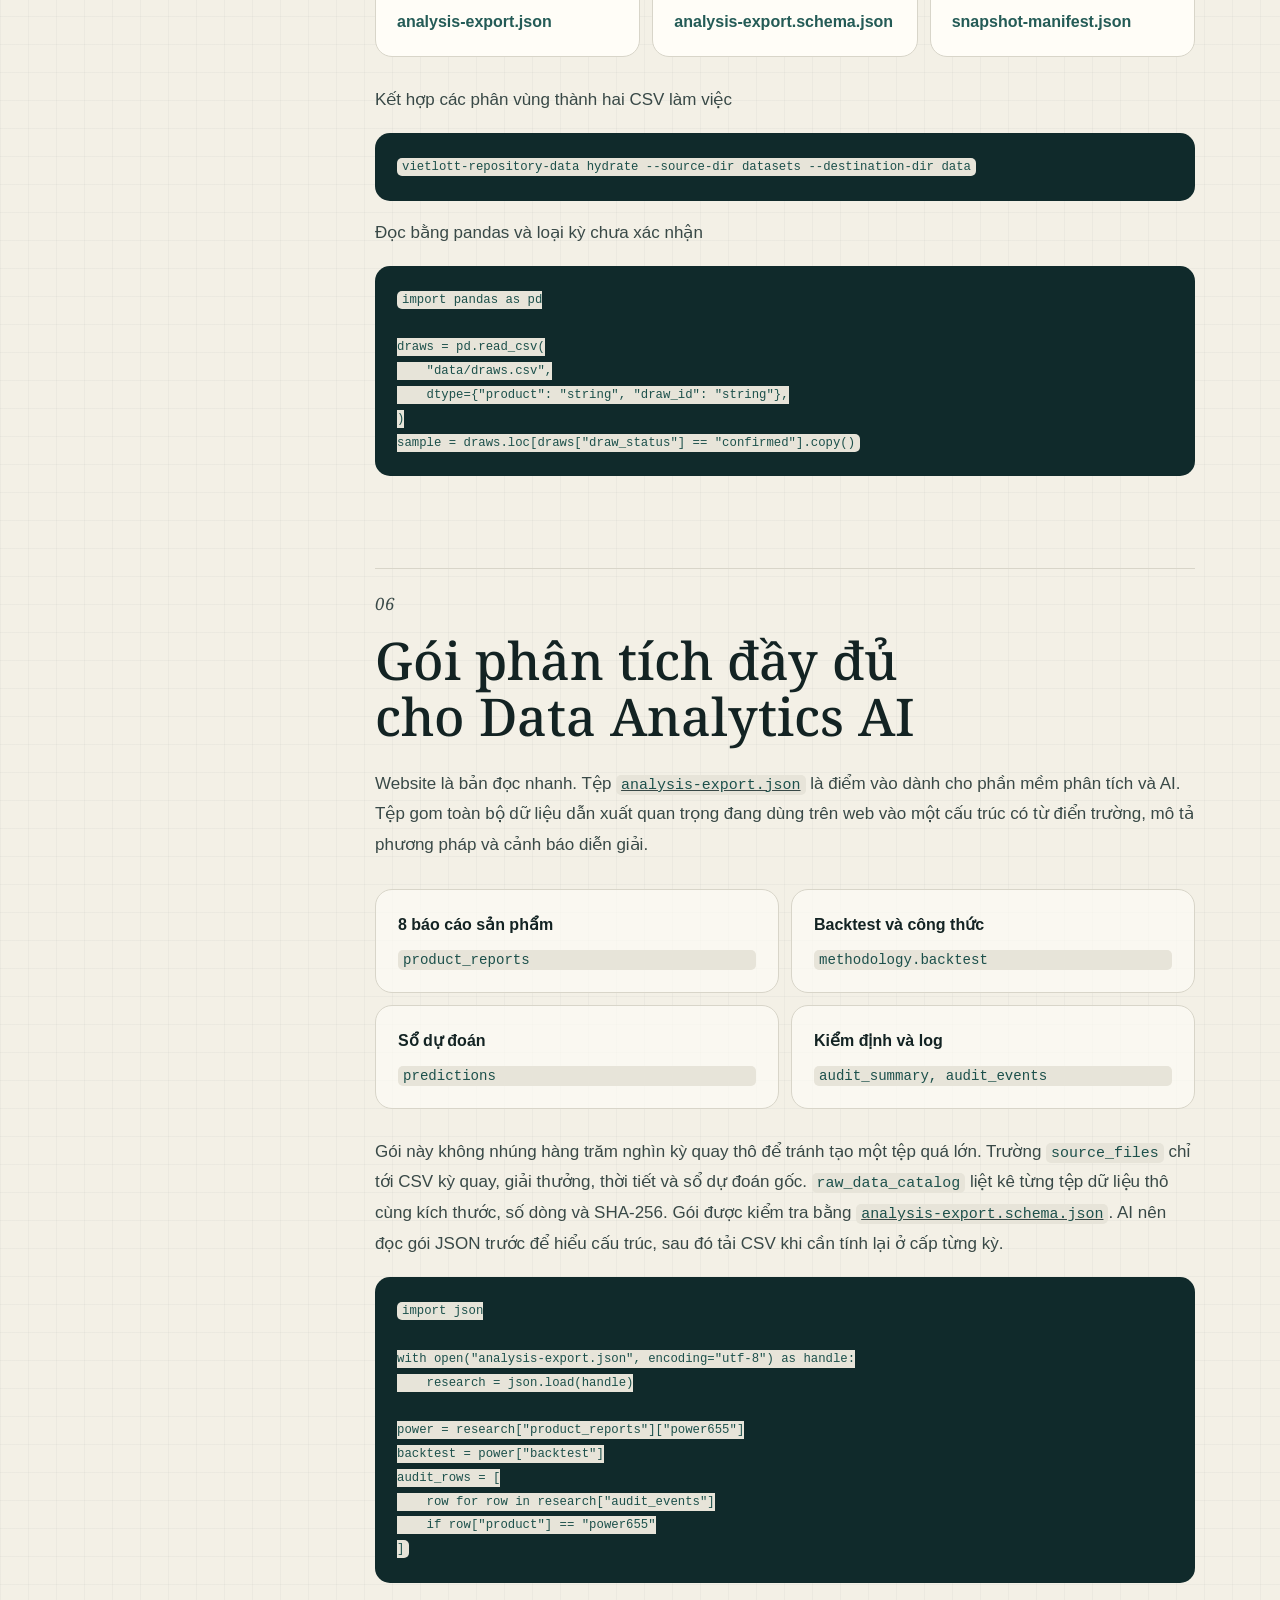
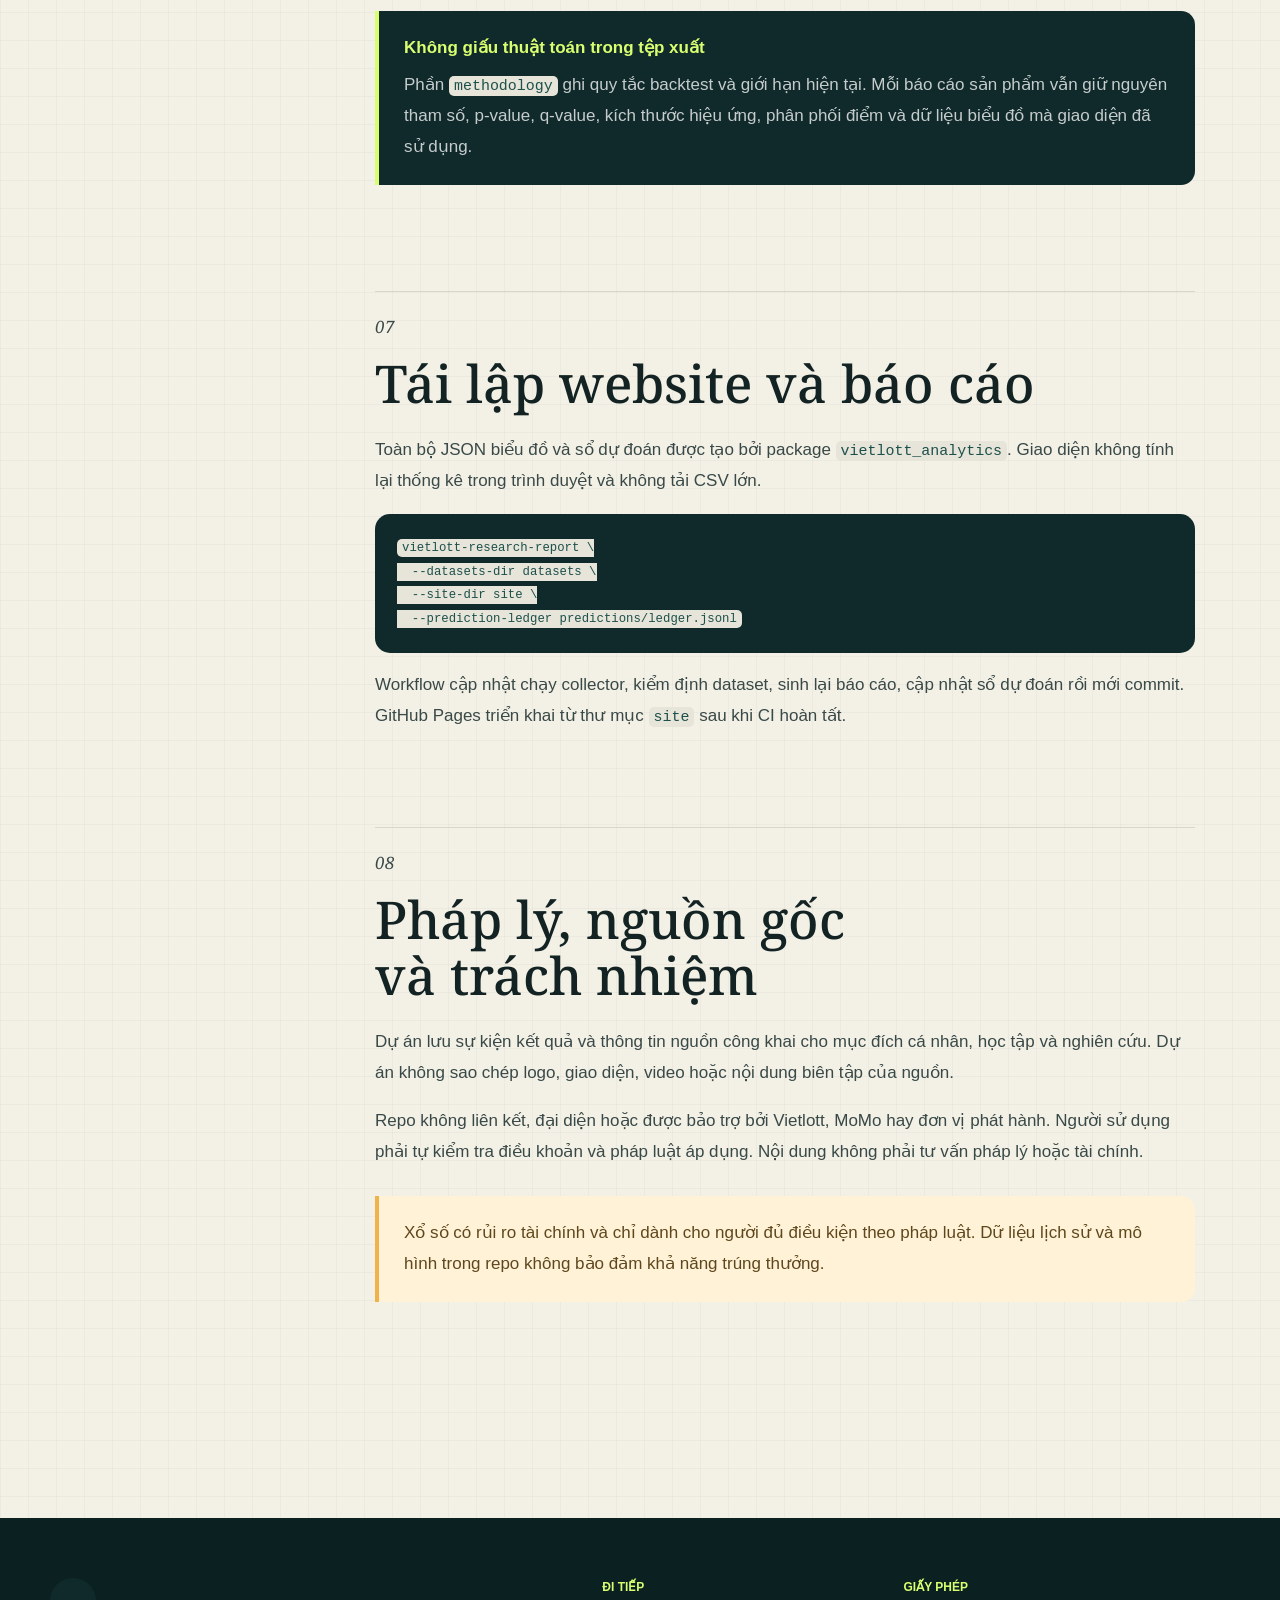
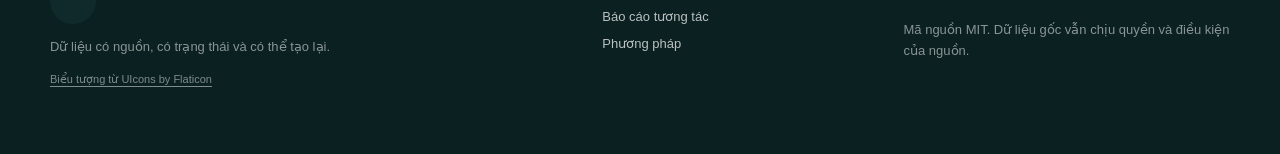
==== commit 7fd27345: "Clarify dataset coverage metrics" ====
--- a/site/du-lieu.html
+++ b/site/du-lieu.html
@@ -11,8 +11,8 @@
   <link rel="preconnect" href="https://fonts.gstatic.com" crossorigin>
   <link rel="stylesheet" href="https://fonts.googleapis.com/css2?family=Noto+Serif:ital,wght@0,400;0,500;1,400;1,500&amp;display=swap">
   <link rel="stylesheet" href="https://cdn-uicons.flaticon.com/3.0.0/uicons-regular-rounded/css/uicons-regular-rounded.css">
-  <link rel="stylesheet" href="assets/styles.css?v=20260617-1">
-  <script src="assets/docs.js?v=20260615-1" defer></script>
+  <link rel="stylesheet" href="assets/styles.css?v=20260618-2">
+  <script src="assets/docs.js?v=20260618-2" defer></script>
 </head>
 <body>
   <a class="skip-link" href="#main">Bỏ qua điều hướng</a>
@@ -64,6 +64,12 @@
           <div id="coverage-table" class="table-wrap">
             <p>Đang đọc manifest dữ liệu...</p>
           </div>
+          <p class="table-note">
+            "Kỳ xác nhận" là từng mã kỳ quay <code>draw_id</code>, không phải số ngày lịch.
+            Với Keno, Bingo18 và Lotto 5/35, một ngày có nhiều kỳ quay nên số kỳ có thể lớn
+            hơn rất nhiều so với "ngày có dữ liệu". Cột "bản ghi CSV" là số dòng dữ liệu gốc
+            đang được lưu cho sản phẩm đó.
+          </p>
           <p>
             Số kỳ chưa xác nhận được giữ riêng để bảo toàn dấu vết các khoảng mã không
             phát hành hoặc chưa thể xác minh. Báo cáo thống kê mặc định không dùng các dòng này.
--- a/site/assets/styles.css
+++ b/site/assets/styles.css
@@ -2173,7 +2173,11 @@
 }
 
 .backtest-prize-grid {
-  align-items: start;
+  grid-template-columns: 1fr;
+}
+
+.backtest-prize-grid .prize-report {
+  grid-template-columns: repeat(4, minmax(0, 1fr));
 }
 
 .number-map-layout {
@@ -2458,6 +2462,13 @@
 
 .table-wrap {
   overflow-x: auto;
+}
+
+.table-note {
+  margin: 14px 0 0;
+  color: var(--ink-soft);
+  font-size: 14px;
+  line-height: 1.75;
 }
 
 .data-table {
@@ -2894,7 +2905,7 @@
 
 .prediction-product-metrics {
   display: grid;
-  grid-template-columns: repeat(6, 1fr);
+  grid-template-columns: repeat(auto-fit, minmax(135px, 1fr));
   gap: 1px;
   overflow: hidden;
   border-radius: 16px;
@@ -2912,8 +2923,16 @@
   text-align: left;
 }
 
-.prediction-product-metric:hover,
-.prediction-product-metric:focus-visible {
+.prediction-product-metric.static {
+  cursor: default;
+}
+
+.prediction-product-metric.static strong {
+  color: var(--paper);
+}
+
+button.prediction-product-metric:hover,
+button.prediction-product-metric:focus-visible {
   background: #1c4240;
   outline: 2px solid rgb(212 255 91 / 54%);
   outline-offset: -2px;
@@ -3879,6 +3898,10 @@
     grid-template-columns: 1fr 1fr;
   }
 
+  .backtest-prize-grid .prize-report {
+    grid-template-columns: repeat(2, minmax(0, 1fr));
+  }
+
   .prediction-hit-distribution,
   .prediction-versus {
     grid-template-columns: 1fr;
